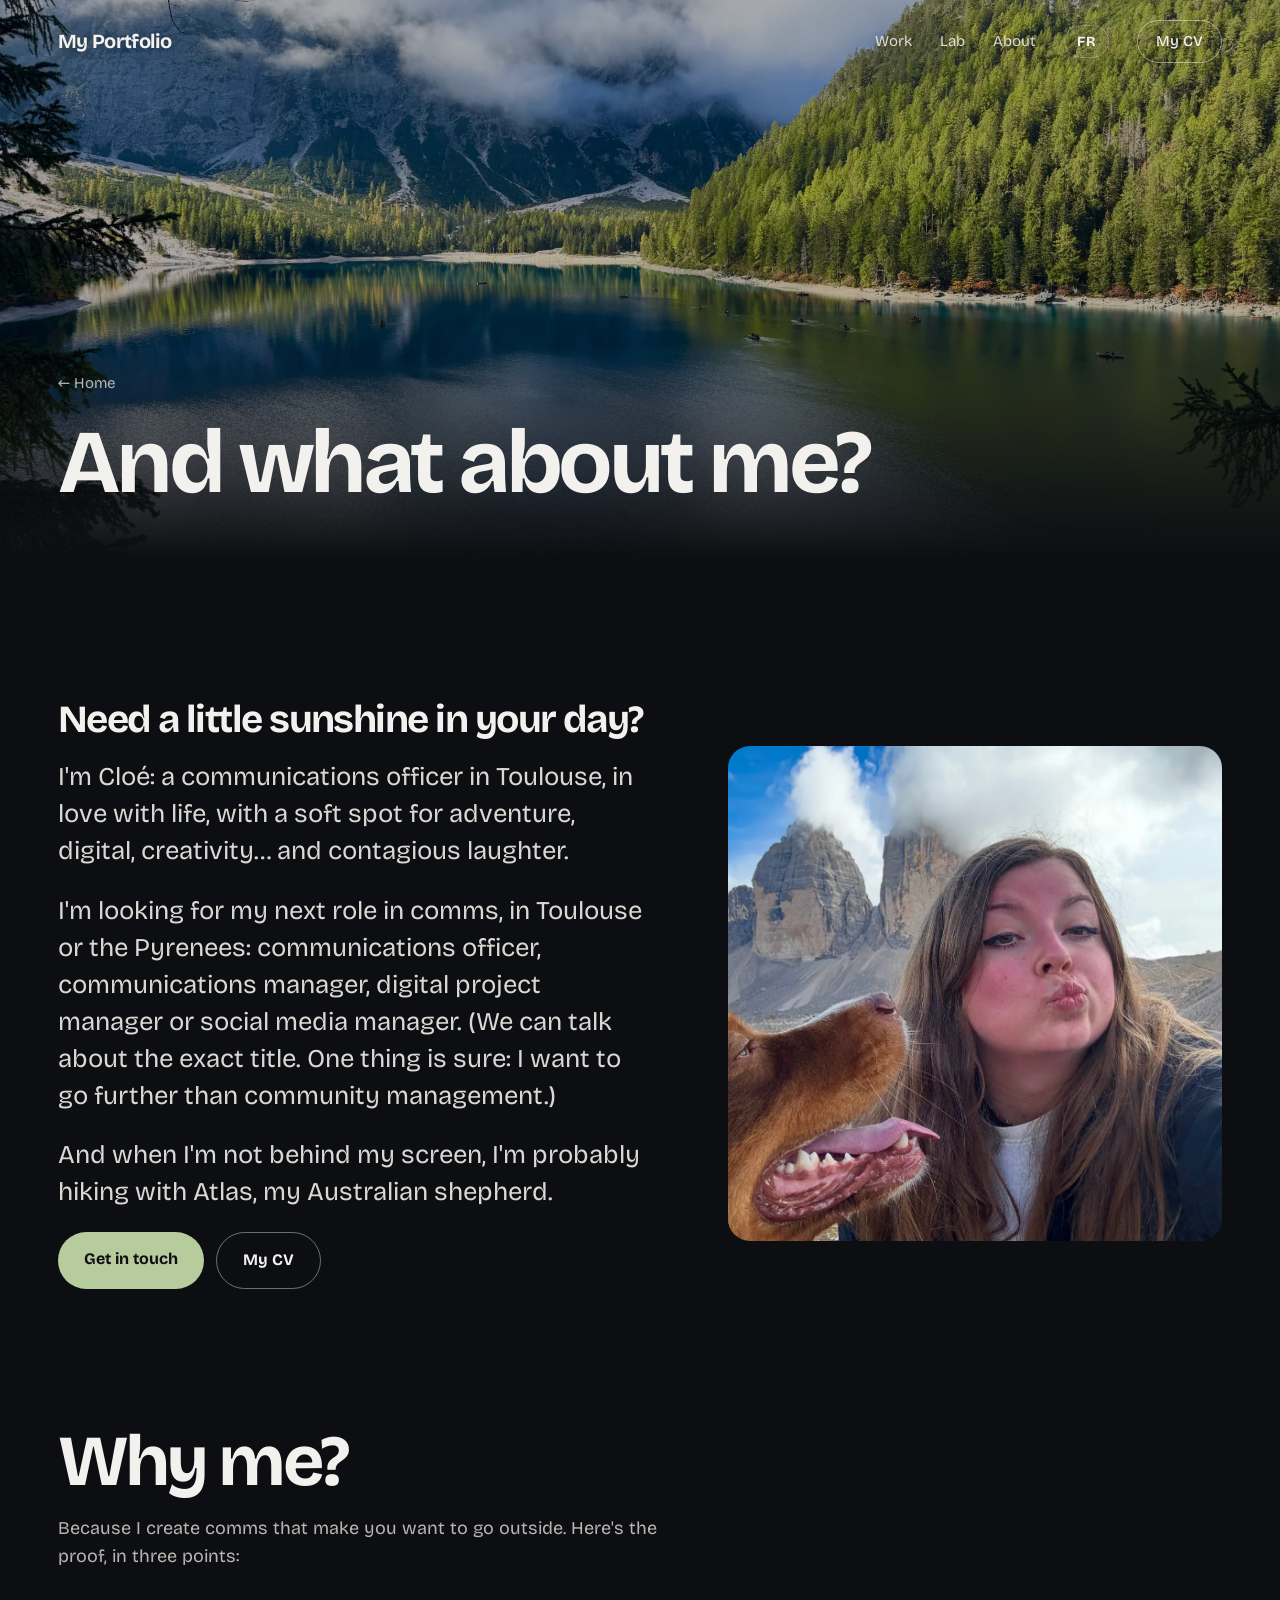
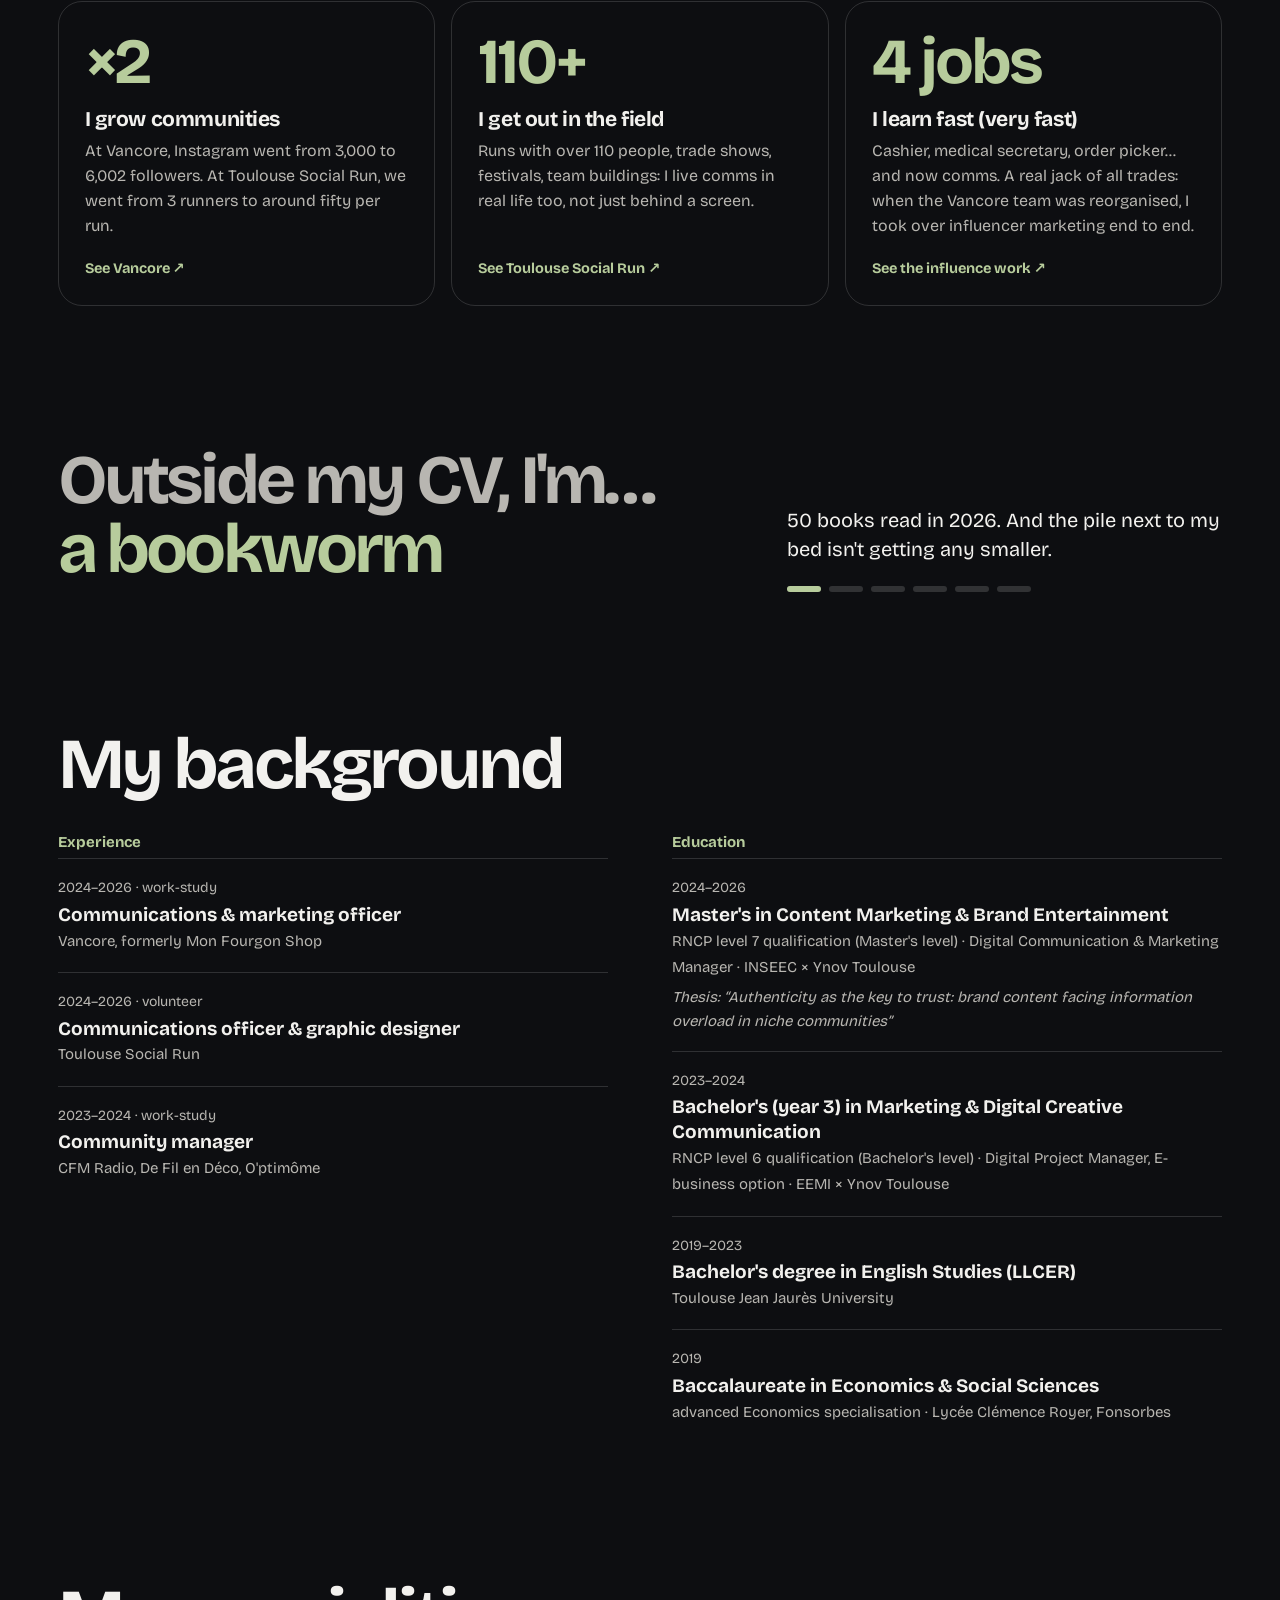
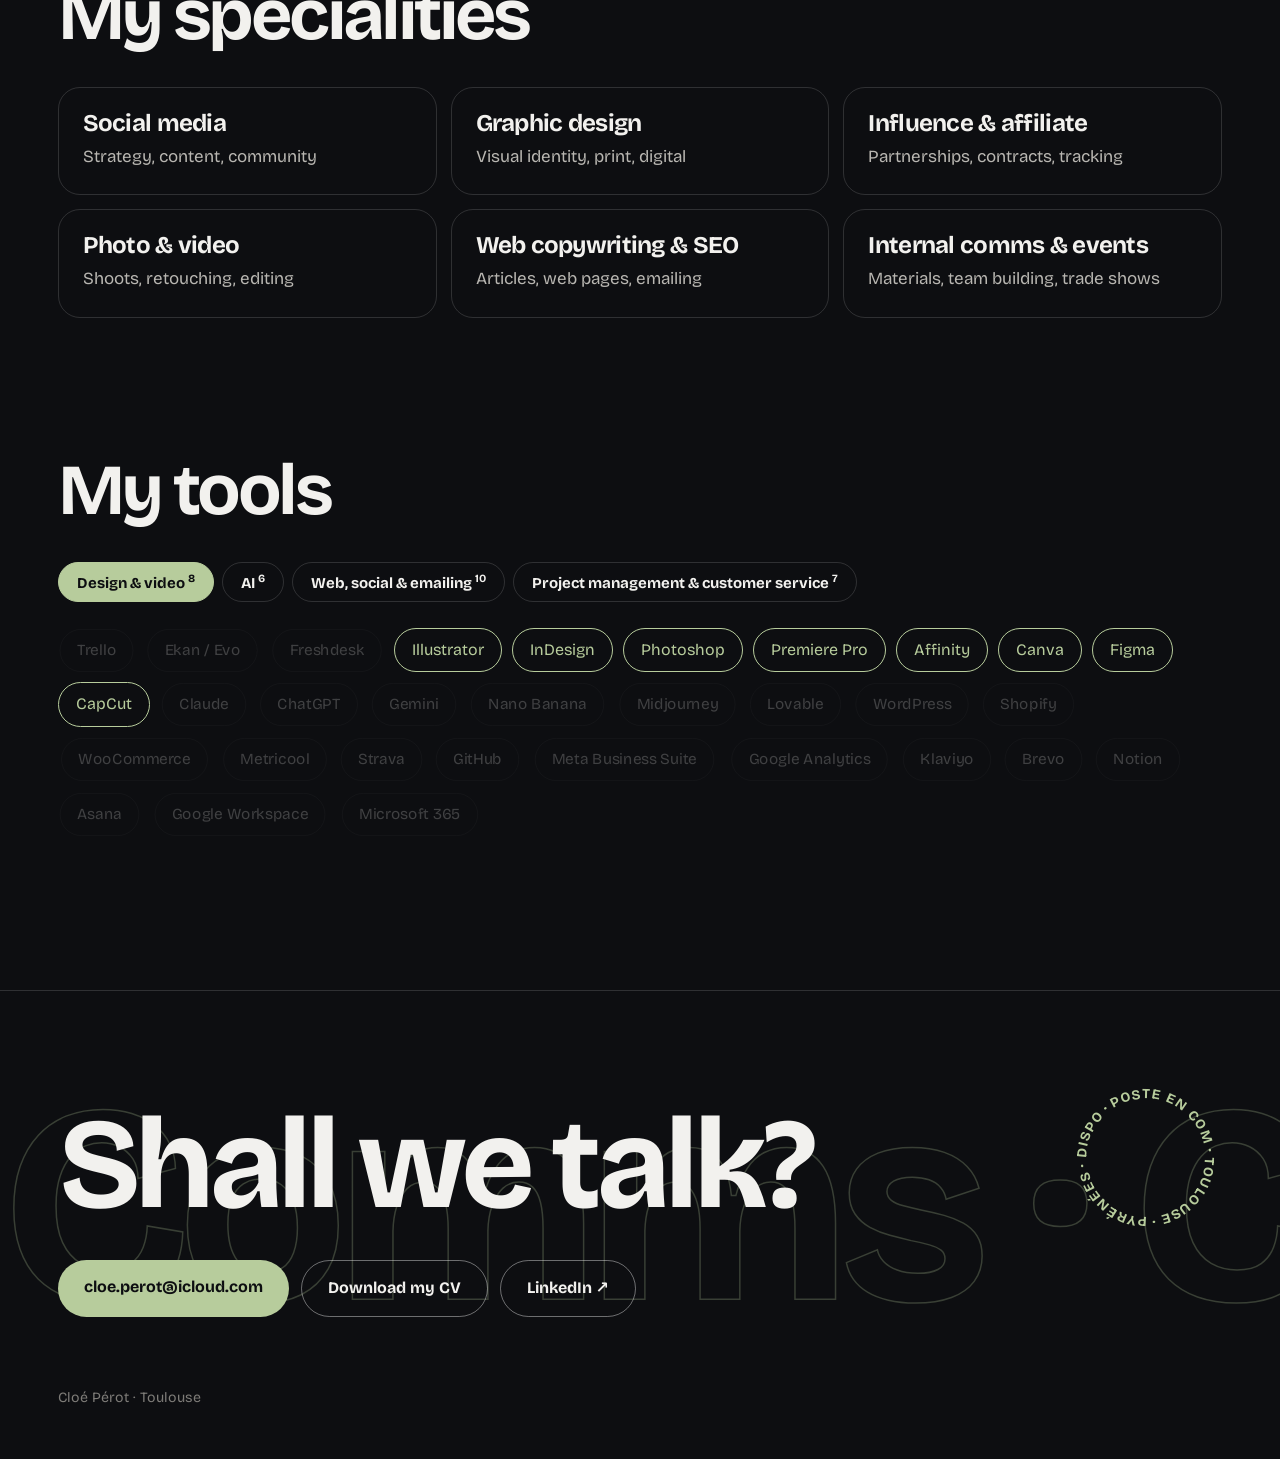
==== a-propos.html @ e4568e70 "À propos : phrase qui change pour Ce que mon CV ne dit pas Co-Authored-By: Claude Opus 5.5 <noreply@" ====
<!DOCTYPE html>
<html lang="fr">
<head>
<meta charset="utf-8">
<meta name="viewport" content="width=device-width, initial-scale=1">
<title>À propos · Cloé Pérot</title>
<meta name="description" content="Le parcours, les compétences et les outils de Cloé Pérot, chargée de communication à Toulouse.">
<link rel="stylesheet" href="assets/base.css">
<link rel="stylesheet" href="assets/projet.css">
<style>.bio { display: grid; grid-template-columns: 1.2fr 1fr; gap: clamp(30px, 6vw, 90px); align-items: center; }
.bio p { font-size: clamp(20px, 2vw, 26px); line-height: 1.45; color: #dad8d3; margin: 0 0 22px; }
.bio img { border-radius: 22px; aspect-ratio: 1; object-fit: cover; width: 100%; }
@media (max-width: 900px) { .bio { grid-template-columns: 1fr; } }
.parcours { display: grid; grid-template-columns: 1fr 1fr; gap: clamp(30px, 5vw, 70px); }
.parcours h3 { font-size: 15px; letter-spacing: 0; color: var(--lilas); font-weight: 700; margin-bottom: 8px; }
.parcours ol { list-style: none; margin: 0; padding: 0; }
.parcours li { padding: 18px 0; border-top: 1px solid var(--ligne); }
.parcours li b { display: block; font-size: 19px; line-height: 1.3; }
.parcours li span { color: var(--doux); font-size: 15px; }
.parcours li time { display: block; color: var(--doux); font-size: 14px; margin-bottom: 4px; }
@media (max-width: 900px) { .parcours { grid-template-columns: 1fr; } }
.terrains { display: grid; grid-template-columns: repeat(3, 1fr); gap: 14px; }
.terrains div { border: 1px solid var(--ligne); border-radius: 22px; padding: 24px; }
.terrains h3 { font-size: 24px; letter-spacing: -0.03em; margin-bottom: 10px; }
.terrains p { margin: 0; color: var(--doux); }
@media (max-width: 900px) { .terrains { grid-template-columns: 1fr 1fr; } } @media (max-width: 560px) { .terrains { grid-template-columns: 1fr; } }
.univers { display: grid; grid-template-columns: 1fr 1.6fr 1fr; grid-template-rows: 260px 260px; gap: 14px; }
.univers a:nth-child(1) { grid-row: span 2; } .univers a:nth-child(3) { grid-row: span 2; grid-column: 3; } .univers a:nth-child(2) { grid-column: 2; } .univers a:nth-child(4) { grid-column: 2; }
.univers a { height: 100%; } .univers img { height: 100%; object-fit: cover; }
@media (max-width: 700px) { .univers { grid-template-columns: 1fr 1fr; grid-template-rows: 240px 160px 160px; } .univers a:nth-child(n) { grid-row: auto; grid-column: auto; } .univers a:nth-child(1), .univers a:nth-child(3) { grid-row: 1; } .univers a:nth-child(2), .univers a:nth-child(4) { grid-column: span 2; } }
.outils { display: flex; flex-wrap: wrap; gap: 10px; list-style: none; padding: 0; margin: 0; }
.outils li { border: 1px solid var(--ligne); border-radius: 999px; padding: 9px 17px; font-size: 16px; }
.cats-outils { display: flex; flex-wrap: wrap; gap: 8px; margin-bottom: 26px; }
.cats-outils button { font: 700 15px "Bricolage", sans-serif; border-radius: 999px; padding: 9px 18px; border: 1px solid var(--ligne); background: none; color: var(--texte); cursor: pointer; transition: background .2s, color .2s, border-color .2s; }
.cats-outils button:hover { border-color: var(--lilas); }
.cats-outils button.on { background: var(--lilas); color: var(--nuit); border-color: var(--lilas); }
.cats-outils sup { font-size: 11px; margin-left: 3px; }
.outils.filtre li { transition: opacity .35s, transform .35s, border-color .35s, color .35s; opacity: .22; transform: scale(.96); }
.outils.filtre li.vu { opacity: 1; transform: scale(1); border-color: var(--lilas); color: var(--lilas); }</style>
</head>
<body class="">

<header class="menu" id="menu">
  <a class="nom" href="index.html">Mon Portfolio</a>
  <nav aria-label="Navigation principale">
    <a href="index.html#projets">Projets pro</a>
    <a href="labo.html" class="opt">Labo</a>
    <a href="a-propos.html" class="opt">À propos</a>
    <a class="cv" href="#" title="Bientôt disponible">Mon CV</a>
  </nav>
</header>

<main>
  <div class="ouv" style="min-height:62svh">
    <img src="assets/img/moi/lac-braies.webp" alt="" style="object-position:center 60%">
    <a class="retour" href="index.html">← Accueil</a>
    <h1>Et moi, dans tout ça ?</h1>
  </div>

  <section class="bio">
    <div>
      <p class="accroche-bio">Besoin d'un peu de soleil dans ta journée&nbsp;?</p>
      <p>Moi, c'est Cloé : chargée de com à Toulouse, amoureuse de la vie, avec un penchant pour l'aventure, le digital, la création… et les rires contagieux.</p>
      <p>Je cherche mon prochain poste en com, à Toulouse ou dans les Pyrénées : chargée de communication, responsable communication, chef de projet digital ou social media manager. (Le titre exact, on en discute. Ce qui est sûr : j'ai envie d'aller plus loin que le community management.)</p>
      <p>Et quand je ne suis pas derrière mon écran, je suis sûrement en rando avec Atlas, mon berger australien.</p>
      <div class="btns"><a class="b plein" href="mailto:cloe.perot@icloud.com">Me contacter</a><a class="b ligne" href="#" title="Bientôt disponible">Mon CV</a></div>
    </div>
    <img src="assets/img/moi/cloe-atlas.webp" alt="Cloé et Atlas, son berger australien, en randonnée dans les Dolomites" style="object-position:62% 40%">
  </section>

  <section>
    <h2>Pourquoi moi&nbsp;?</h2>
    <p class="sous-titre">Parce que je fais une com qui donne envie de sortir. En trois preuves&nbsp;:</p>
    <div class="preuves"><a class="preuve" href="vancore.html"><strong>×2</strong><h3>Je fais grandir les communautés</h3><p>Chez Vancore, l'Instagram est passé de 3&nbsp;000 à 6&nbsp;002 abonnés. Au Toulouse Social Run, on est passés de 3 coureurs à une cinquantaine par run.</p><span>Voir Vancore ↗</span></a><a class="preuve" href="toulouse-social-run.html"><strong>110+</strong><h3>Je vais sur le terrain</h3><p>Des runs à plus de 110 coureurs, des salons, des festivals, des team buildings : la com, je la vis aussi en vrai, pas seulement derrière un écran.</p><span>Voir le Toulouse Social Run ↗</span></a><a class="preuve" href="vancore.html#influence"><strong>5 pattes</strong><h3>J'apprends vite (très vite)</h3><p>Caissière, secrétaire médicale, préparatrice de commandes… et maintenant la com. Un vrai mouton à 5 pattes&nbsp;: quand l'équipe Vancore s'est réorganisée, j'ai repris l'influence de A à Z.</p><span>Voir l'influence ↗</span></a></div>
  </section>

  <section class="hors-cv">
    <h2 class="phrase"><span class="fixe">En dehors du CV, je suis…</span><span class="fen" id="fen"><span>une lectrice</span><span>anglophone</span><span>runneuse (2 km)</span><span>la copilote d'Atlas</span><span>multi-ref</span><span>photographe</span></span></h2>
    <div class="explic"><div id="explic"><p>50 livres lus en 2026. Et la pile à côté du lit ne baisse pas.</p><p>Une licence d'anglais avant la com. Les mots, déjà.</p><p>Mon record perso. Oui, je fais la com d'un running club.</p><p>Mon berger australien, compagnon de rando et star de mes photos.</p><p>Un concentré du sud : multi-tâche, multi-lingue et surtout multi-ref.</p><p>Je photographie tout ce qui a une couleur.</p></div><div class="points" id="points"><button type="button" aria-label="1"><i></i></button><button type="button" aria-label="2"><i></i></button><button type="button" aria-label="3"><i></i></button><button type="button" aria-label="4"><i></i></button><button type="button" aria-label="5"><i></i></button><button type="button" aria-label="6"><i></i></button></div></div>
    <script>(function(){var f=document.getElementById("fen"),e=document.getElementById("explic"),b=document.getElementById("points"),m=f.children,x=e.children,p=b.children,c=-1,t,D=2600;
function go(i){if(c===i)return;if(c>=0){var o=m[c];o.classList.remove("on");o.classList.add("sort");x[c].classList.remove("on");setTimeout(function(){o.style.transition="none";o.classList.remove("sort");void o.offsetWidth;o.style.transition=""},750)}
c=i;m[i].classList.add("on");x[i].classList.add("on");for(var k=0;k<p.length;k++){p[k].classList.toggle("on",k===i);p[k].classList.toggle("fait",k<i);var n=p[k].firstChild;n.style.animation="none";void n.offsetWidth;n.style.animation=""}
clearTimeout(t);t=setTimeout(function(){go((i+1)%m.length)},D)}
b.addEventListener("click",function(ev){var q=ev.target.closest("button");if(q)go([].indexOf.call(p,q))});
new IntersectionObserver(function(es,ob){es.forEach(function(en){if(en.isIntersecting){go(0);ob.disconnect()}})},{threshold:.3}).observe(f)})();</script>
  </section>

  <section>
    <h2>Mon parcours</h2>
    <div class="parcours">
      <div>
        <h3>Expériences</h3>
        <ol>
          <li><time>2024–2026 · alternance</time><b>Chargée de communication &amp; marketing</b><span>Vancore, ex Mon Fourgon Shop</span></li>
          <li><time>2024–2026 · bénévole</time><b>Chargée de communication &amp; graphiste</b><span>Toulouse Social Run</span></li>
          <li><time>2023–2024 · alternance</time><b>Community manager</b><span>CFM Radio, De Fil en Déco, O'ptimôme</span></li>
        </ol>
      </div>
      <div>
        <h3>Formation</h3>
        <ol>
          <li><time>2024–2026</time><b>Mastère Content Marketing &amp; Brand Entertainment</b><span>Titre RNCP niveau 7 · Manager de la communication et du marketing digital · INSEEC × Ynov Toulouse</span><span class="memoire">Mémoire&nbsp;: « L'authenticité comme clé de confiance : le brand content face à la saturation informationnelle dans les communautés de niche »</span></li>
          <li><time>2023–2024</time><b>Bachelor 3 Marketing &amp; Communication Création Digitale</b><span>Titre RNCP niveau 6 · Chef de projets digitaux, option E-business · EEMI × Ynov Toulouse</span></li>
          <li><time>2019–2023</time><b>Licence d'Études Anglophones (LLCER)</b><span>Université Toulouse Jean Jaurès</span></li>
          <li><time>2019</time><b>Baccalauréat Économique &amp; Social</b><span>spécialité Économie approfondie · Lycée Clémence Royer, Fonsorbes</span></li>
        </ol>
      </div>
    </div>
  </section>

  <section>
    <h2>Mes spécialités</h2>
    <div class="terrains">
      <div><h3>Social media</h3><p>Stratégie, contenus, communauté</p></div>
      <div><h3>Création graphique</h3><p>Identité visuelle, print, digital</p></div>
      <div><h3>Influence &amp; affiliation</h3><p>Partenariats, contrats, suivi</p></div>
      <div><h3>Photo &amp; vidéo</h3><p>Shooting, retouche, montage</p></div>
      <div><h3>Rédaction web &amp; SEO</h3><p>Articles, pages web, emailing</p></div>
      <div><h3>Com interne &amp; événementiel</h3><p>Supports, team building, salons</p></div>
    </div>
  </section>

  <section>
    <h2>Mes outils</h2>
    <div class="cats-outils"><button type="button" data-k="crea" class="on">Création &amp; vidéo<sup>8</sup></button><button type="button" data-k="ia">IA<sup>6</sup></button><button type="button" data-k="web">Web, réseaux &amp; emailing<sup>10</sup></button><button type="button" data-k="orga">Organisation &amp; relation client<sup>7</sup></button></div><ul class="outils filtre"><li data-k="orga">Trello</li><li data-k="orga">Ekan / Evo</li><li data-k="orga">Freshdesk</li><li data-k="crea" class="vu">Illustrator</li><li data-k="crea" class="vu">InDesign</li><li data-k="crea" class="vu">Photoshop</li><li data-k="crea" class="vu">Premiere Pro</li><li data-k="crea" class="vu">Affinity</li><li data-k="crea" class="vu">Canva</li><li data-k="crea" class="vu">Figma</li><li data-k="crea" class="vu">CapCut</li><li data-k="ia">Claude</li><li data-k="ia">ChatGPT</li><li data-k="ia">Gemini</li><li data-k="ia">Nano Banana</li><li data-k="ia">Midjourney</li><li data-k="ia">Lovable</li><li data-k="web">WordPress</li><li data-k="web">Shopify</li><li data-k="web">WooCommerce</li><li data-k="web">Metricool</li><li data-k="web">Strava</li><li data-k="web">GitHub</li><li data-k="web">Meta Business Suite</li><li data-k="web">Google Analytics</li><li data-k="web">Klaviyo</li><li data-k="web">Brevo</li><li data-k="orga">Notion</li><li data-k="orga">Asana</li><li data-k="orga">Google Workspace</li><li data-k="orga">Microsoft 365</li></ul><script>(function(){var c=document.querySelector(".cats-outils"),l=document.querySelectorAll(".outils li");c.addEventListener("click",function(e){var b=e.target.closest("button");if(!b)return;c.querySelectorAll("button").forEach(function(x){x.classList.toggle("on",x===b)});l.forEach(function(li){li.classList.toggle("vu",li.dataset.k===b.dataset.k)})})})();</script>
  </section>
</main>

<footer id="contact">
  <div class="fondtexte" aria-hidden="true">Com · Contenu · Communauté · Com · Contenu · Communauté ·&nbsp;</div>
  <svg class="tampon" viewBox="0 0 150 150" aria-hidden="true"><defs><path id="cercle" d="M75,75 m-58,0 a58,58 0 1,1 116,0 a58,58 0 1,1 -116,0"/></defs><text><textPath href="#cercle" textLength="360" lengthAdjust="spacing">DISPO · POSTE EN COM · TOULOUSE · PYRÉNÉES ·</textPath></text></svg>
  <h2>On en parle ?</h2>
  <div class="btns"><a class="b plein" href="mailto:cloe.perot@icloud.com">cloe.perot@icloud.com</a><a class="b ligne" href="#" title="Bientôt disponible">Télécharger mon CV</a><a class="b ligne" href="https://www.linkedin.com/in/cloeperot/" target="_blank" rel="noopener">LinkedIn ↗</a></div>
  <small>Cloé Pérot · Toulouse</small>
</footer>

<dialog class="vue" id="vue" aria-label="Image agrandie">
  <button type="button" aria-label="Fermer">×</button>
  <img src="" alt="">
  <p></p>
</dialog>

<script src="assets/i18n.js"></script>
<script src="assets/projet.js"></script>
<script src="assets/pied.js"></script>
</body>
</html>
---- assets/base.css ----
@font-face { font-family: "Bricolage"; src: url("fonts/bricolage-400.woff2") format("woff2"); font-weight: 400; font-display: swap; }
@font-face { font-family: "Bricolage"; src: url("fonts/bricolage-500.woff2") format("woff2"); font-weight: 500; font-display: swap; }
@font-face { font-family: "Bricolage"; src: url("fonts/bricolage-700.woff2") format("woff2"); font-weight: 700 900; font-display: swap; }

:root { --nuit: #0d0e11; --carte: #17181c; --texte: #f2f1ee; --doux: #b8b6b1; --lilas: #b7cc9c; --ligne: rgba(255,255,255,0.14); --m: clamp(20px, 4.5vw, 64px); }
* { box-sizing: border-box; }
html { scroll-behavior: smooth; }
body { margin: 0; background: var(--nuit); color: var(--texte); font: 400 17px/1.55 "Bricolage", system-ui, sans-serif; -webkit-font-smoothing: antialiased; }
img, video { display: block; max-width: 100%; }
a { color: inherit; text-decoration: none; }
:focus-visible { outline: 2px solid var(--lilas); outline-offset: 4px; border-radius: 6px; }
h1, h2, h3 { font-weight: 800; letter-spacing: -0.05em; line-height: 0.92; margin: 0; }

/* menu */
.menu { position: fixed; inset: 0 0 auto 0; z-index: 10; display: flex; justify-content: space-between; align-items: center; padding: 20px var(--m); transition: background 0.3s, padding 0.3s; }
.menu.fond { background: color-mix(in srgb, var(--nuit) 80%, transparent); backdrop-filter: blur(14px); -webkit-backdrop-filter: blur(14px); padding-top: 14px; padding-bottom: 14px; }
.menu .nom { font-weight: 800; font-size: 20px; letter-spacing: -0.03em; }
.menu nav { display: flex; gap: 28px; align-items: center; font-size: 15px; }
.menu nav a:not(.cv) { opacity: 0.85; } .menu nav a:not(.cv):hover { opacity: 1; }
.cv { border: 1px solid rgba(255,255,255,0.45); padding: 9px 18px; border-radius: 999px; font-weight: 500; }
.cv:hover { background: var(--texte); color: var(--nuit); }
.burger { display: none; }
@media (max-width: 720px) {
  .burger { display: inline-flex; align-items: center; gap: 10px; position: relative; z-index: 12; font: 700 15px "Bricolage", sans-serif; color: var(--texte); background: none; border: 1px solid rgba(255,255,255,0.4); border-radius: 999px; padding: 10px 18px; cursor: pointer; }
  .burger i { display: grid; gap: 4px; } .burger i::before, .burger i::after { content: ""; display: block; width: 16px; height: 2px; background: currentColor; border-radius: 2px; transition: transform .3s; }
  .menu.ouvert .burger i::before { transform: translateY(3px) rotate(45deg); } .menu.ouvert .burger i::after { transform: translateY(-3px) rotate(-45deg); }
  .menu .nom { position: relative; z-index: 12; }
  .menu nav { position: fixed; inset: 0; z-index: 11; flex-direction: column; align-items: flex-start; justify-content: center; gap: 10px; padding: 0 var(--m); background: var(--nuit); opacity: 0; visibility: hidden; transition: opacity .3s, visibility .3s; }
  .menu.ouvert nav { opacity: 1; visibility: visible; }
  .menu nav a, .menu nav a.opt { display: block; font-size: clamp(36px, 11vw, 52px); font-weight: 800; letter-spacing: -0.04em; opacity: 1 !important; }
  .menu nav a.cv { margin-top: 18px; font-size: 18px; letter-spacing: 0; }
  body.menu-ouvert { overflow: hidden; }
  .menu.ouvert { backdrop-filter: none; -webkit-backdrop-filter: none; background: var(--nuit); }
}

.btns { display: flex; gap: 12px; flex-wrap: wrap; }
.b { display: inline-block; padding: 15px 26px; border-radius: 999px; font-weight: 700; font-size: 16px; transition: transform 0.2s, background 0.2s; }
.b:hover { transform: translateY(-2px); }
.b.plein { background: var(--lilas); color: var(--nuit); }
.b.ligne { border: 1px solid rgba(255,255,255,0.4); }
.b.ligne:hover { background: rgba(255,255,255,0.08); }

section { padding: clamp(80px, 11vw, 140px) var(--m) 0; max-width: 1440px; margin: 0 auto; }
section > h2 { font-size: clamp(42px, 5.6vw, 76px); margin-bottom: 38px; }
.apparait { opacity: 0; transform: translateY(30px); transition: opacity 0.8s ease, transform 0.8s ease; }
.apparait.vu { opacity: 1; transform: none; }

footer { margin-top: clamp(100px, 12vw, 160px); border-top: 1px solid var(--ligne); padding: clamp(70px, 9vw, 120px) var(--m) 50px; }
footer h2 { font-size: clamp(56px, 10vw, 150px); margin-bottom: 36px; }
footer small { display: block; margin-top: 70px; color: #7e7c78; }

@media (prefers-reduced-motion: reduce) { * { animation: none !important; transition: none !important; } .apparait { opacity: 1; transform: none; } html { scroll-behavior: auto; } }

/* couleurs par projet, comme dans le PDF */
body.vancore { --nuit: #112319; --carte: #1a3024; --lilas: #aec364; --texte: #fbfbf9; --doux: #c3ccc5; }
body.tsr { --nuit: #000000; --carte: #161616; --lilas: #e8302c; --doux: #bdbdbd; }
body.tsr .b.plein, body.tsr .cartes em { color: #fff; }
body.cm { --nuit: #1c1f17; --carte: #262a20; --lilas: #d6bf9b; --doux: #c4c1b4; }
body.cm #optimome { --lilas: #6cb6e6; }

/* pied de page : titre qui rebondit, texte qui défile et tampon qui tourne */
footer { position: relative; overflow: hidden; }
footer > *:not(.fondtexte) { position: relative; z-index: 1; }
footer .fondtexte { position: absolute; top: 46%; left: 0; translate: 0 -50%; display: flex; width: max-content; animation: file 30s linear infinite; font-weight: 800; font-size: clamp(120px, 22vw, 340px); letter-spacing: -0.05em; line-height: 1; color: transparent; -webkit-text-stroke: 1.5px color-mix(in srgb, var(--lilas) 26%, transparent); white-space: nowrap; pointer-events: none; }
@keyframes file { to { transform: translateX(-50%); } }
footer h2 .l { display: inline-block; opacity: 0; translate: 0 0.6em; rotate: 8deg; }
footer.joue h2 .l { animation: monte 0.9s cubic-bezier(.2,1.4,.4,1) forwards; animation-delay: calc(var(--i) * 50ms); }
@keyframes monte { to { opacity: 1; translate: 0 0; rotate: 0deg; } }
footer .tampon { position: absolute; right: var(--m); top: clamp(50px, 7vw, 90px); width: clamp(110px, 12vw, 160px); height: auto; animation: rond 14s linear infinite; }
@keyframes rond { to { rotate: 360deg; } }
footer .tampon text { fill: var(--lilas); font: 700 13.5px "Bricolage", sans-serif; letter-spacing: 2px; }
@media (max-width: 700px) { footer { padding-top: 150px; } footer .tampon { top: 30px; width: 96px; } }
@media (prefers-reduced-motion: reduce) { footer .fondtexte, footer .tampon { animation: none; } footer h2 .l { opacity: 1; translate: none; rotate: none; animation: none !important; } }
/* Toulouse Social Run : touches de rouge */
body.tsr .chiffres strong, body.tsr .cartes strong { color: var(--lilas); }
body.tsr .formats .pastilles li { background: var(--lilas); border-color: var(--lilas); color: #fff; font-weight: 600; }
body.tsr .formats .pastilles li:last-child { background: none; color: var(--texte); border-color: var(--ligne); font-weight: 400; }
body.tsr .pastilles li { border-color: rgba(232,48,44,0.55); }
body.tsr .domaines li { border-color: rgba(232,48,44,0.45); }

/* texte non sélectionnable, images non téléchargeables, curseurs adaptés */
html { cursor: default; -webkit-user-select: none; user-select: none; -webkit-touch-callout: none; }
img, video { -webkit-user-drag: none; user-drag: none; }
a, button, summary, label, [role="button"], .zoom, .carte-bref, .lire, .postit, .vf-btns button, .tiroir li, .mos a, .rail a { cursor: pointer; }
a.zoom, .zoom img { cursor: zoom-in; }
.reels figure, .reels video { cursor: pointer; }
.piste-labo .rail { cursor: default; }
.barre, .lecteur .barre { cursor: pointer; }
dialog.vue img { cursor: zoom-out; }
dialog.vue .nav, .caro-bt, .fermer, .son-bt { cursor: pointer; }
:disabled { cursor: not-allowed; }

/* bouton de langue */
.menu .langue { font: 700 14px "Bricolage", sans-serif; color: var(--texte); background: none; border: 1px solid rgba(255,255,255,0.25); border-radius: 999px; padding: 7px 12px; cursor: pointer; letter-spacing: 0.04em; }
.menu .langue:hover { border-color: var(--lilas); color: var(--lilas); }
@media (max-width: 720px) { .menu nav .langue { margin-top: 18px; font-size: 18px; padding: 10px 18px; } }
.vo { font-size: 13px !important; color: var(--doux) !important; font-style: italic; margin: 0 0 12px !important; }
---- assets/projet.css ----
/* ouverture */
.ouv { position: relative; min-height: 88svh; display: flex; flex-direction: column; justify-content: flex-end; padding: 130px var(--m) clamp(40px, 6vh, 70px); overflow: hidden; }
.ouv > img { position: absolute; inset: 0; width: 100%; height: 100%; object-fit: cover; object-position: center 60%; filter: brightness(0.72); }
.ouv::after { content: ""; position: absolute; inset: auto 0 0 0; height: 40%; background: linear-gradient(transparent, var(--nuit)); }
.ouv > *:not(img) { position: relative; z-index: 2; }
.retour { color: var(--doux); font-size: 15px; margin-bottom: 26px; display: inline-block; }
.retour:hover { color: var(--texte); }
.ouv h1 { font-size: clamp(46px, 7vw, 108px); }
.ouv .ex { font-size: clamp(20px, 2.2vw, 30px); color: var(--lilas); margin: 14px 0 0; font-weight: 500; }
.ouv .role { margin: 30px 0 0; color: #dad8d3; font-size: clamp(17px, 1.5vw, 20px); max-width: 52ch; }

/* intro */
.intro { display: grid; grid-template-columns: 1.1fr 1fr; gap: clamp(30px, 6vw, 90px); align-items: start; }
.intro p.grand { font-size: clamp(22px, 2.2vw, 30px); line-height: 1.4; margin: 0; }
.chiffres { display: grid; grid-template-columns: 1fr 1fr; gap: 1px; background: var(--ligne); border: 1px solid var(--ligne); border-radius: 22px; overflow: hidden; }
.chiffres div { background: var(--nuit); padding: 24px 24px 22px; }
.chiffres strong { display: block; font-size: clamp(38px, 4vw, 56px); font-weight: 800; letter-spacing: -0.05em; line-height: 1; }
.chiffres span { color: var(--doux); font-size: 15px; display: block; margin-top: 8px; }
.domaines { display: flex; flex-wrap: wrap; gap: 8px; list-style: none; padding: 0; margin: 34px 0 0; }
.domaines li { border: 1px solid var(--ligne); border-radius: 999px; padding: 7px 15px; font-size: 15px; color: #dad8d3; }
@media (max-width: 900px) { .intro { grid-template-columns: 1fr; } }

/* sous-menu */
.sommaire { position: sticky; top: 62px; z-index: 9; margin-top: clamp(70px, 9vw, 110px); background: color-mix(in srgb, var(--nuit) 88%, transparent); backdrop-filter: blur(14px); -webkit-backdrop-filter: blur(14px); border-block: 1px solid var(--ligne); }
.sommaire ul { display: flex; gap: 6px; list-style: none; margin: 0 auto; padding: 10px var(--m); max-width: 1440px; overflow-x: auto; scrollbar-width: none; }
.sommaire ul::-webkit-scrollbar { display: none; }
.sommaire a { display: block; white-space: nowrap; padding: 8px 15px; border-radius: 999px; font-size: 15px; color: var(--doux); transition: background 0.2s, color 0.2s; }
.sommaire a:hover { color: var(--texte); }
.sommaire a.actif { background: var(--texte); color: var(--nuit); }

/* blocs */
.bloc { display: grid; grid-template-columns: minmax(260px, 4fr) 8fr; gap: clamp(30px, 5vw, 80px); scroll-margin-top: 130px; }
.bloc > .txt { position: sticky; top: 150px; align-self: start; }
.bloc h2 { font-size: clamp(40px, 4.6vw, 66px); margin-bottom: 22px; }
.bloc .txt p { color: #d3d1cc; margin: 0 0 16px; max-width: 42ch; }
.bloc .txt ul { margin: 22px 0 0; padding: 0; list-style: none; color: var(--doux); font-size: 15px; }
.bloc .txt li { padding: 9px 0; border-top: 1px solid var(--ligne); }
@media (max-width: 900px) { .bloc { grid-template-columns: 1fr; } .bloc > .txt { position: static; } }

.media { display: grid; gap: 18px; }
.g { display: grid; gap: 14px; align-items: start; }
.g2 { grid-template-columns: repeat(2, 1fr); } .g3 { grid-template-columns: repeat(3, 1fr); } .g4 { grid-template-columns: repeat(4, 1fr); } .g5 { grid-template-columns: repeat(5, 1fr); }
@media (max-width: 640px) { .g3, .g4, .g5 { grid-template-columns: none; grid-auto-flow: column; grid-auto-columns: 62%; overflow-x: auto; scroll-snap-type: x mandatory; margin-inline: calc(-1 * var(--m)); padding-inline: var(--m); scroll-padding-inline: var(--m); scrollbar-width: none; } .g5 { grid-auto-columns: 46%; } .g3 > *, .g4 > *, .g5 > * { scroll-snap-align: start; } }
figure { margin: 0; }
figcaption { color: var(--doux); font-size: 14px; margin-top: 10px; line-height: 1.4; }
figcaption b { color: var(--texte); font-weight: 700; display: block; }
.zoom { display: block; border-radius: 14px; overflow: hidden; background: var(--carte); cursor: zoom-in; }
.zoom img { width: 100%; height: auto; transition: transform 0.5s cubic-bezier(.2,.7,.2,1); }
.zoom:hover img { transform: scale(1.03); }
.clair { background: #f2f1ee; }
.clair img { object-fit: contain; padding: 10%; aspect-ratio: 1; }
.ratio-45 img { aspect-ratio: 4 / 5; object-fit: cover; }
.ratio-916 img, video.reel { aspect-ratio: 9 / 16; object-fit: cover; }
.ratio-169 img { aspect-ratio: 16 / 9; object-fit: cover; }
.haut img { max-height: 760px; object-fit: cover; object-position: top; }
.nl img { aspect-ratio: 9 / 24; object-fit: cover; object-position: top; }
.feed { max-width: 300px; }
.petit { max-width: 620px; }
.duo { grid-template-columns: auto 1fr; align-items: center; }
@media (max-width: 640px) { .duo { grid-template-columns: 1fr; } .feed { max-width: 240px; } }
video.reel { width: 100%; border-radius: 14px; background: #000; }

.encart { border: 1px solid var(--ligne); border-radius: 22px; padding: clamp(22px, 3vw, 34px); display: grid; gap: 22px; }
.encart h3 { font-size: clamp(24px, 2.4vw, 32px); letter-spacing: -0.03em; }
.encart p { margin: 0; color: var(--doux); }
.stats { display: flex; flex-wrap: wrap; gap: clamp(22px, 4vw, 56px); }
.stats strong { display: block; font-size: clamp(40px, 4.4vw, 62px); font-weight: 800; letter-spacing: -0.05em; line-height: 1; color: var(--lilas); }
.stats span { color: var(--doux); font-size: 15px; }
.pastilles { display: flex; flex-wrap: wrap; gap: 8px; list-style: none; padding: 0; margin: 0; }
.pastilles li { border: 1px solid var(--ligne); border-radius: 999px; padding: 7px 15px; font-size: 15px; }
.etapes { display: grid; grid-template-columns: repeat(var(--n, 5), 1fr); gap: 10px; list-style: none; padding: 0; margin: 0; counter-reset: e; }
.etapes li { counter-increment: e; border-top: 2px solid var(--lilas); padding-top: 12px; font-weight: 700; }
.etapes li::before { content: counter(e); display: block; color: var(--lilas); font-size: 14px; margin-bottom: 4px; }
.etapes li small { display: block; font-weight: 400; color: var(--doux); font-size: 14px; margin-top: 4px; }
@media (max-width: 640px) { .etapes { grid-template-columns: 1fr 1fr; } }
.avant { display: grid; grid-template-columns: 1fr auto 1fr; align-items: center; gap: 12px; }
.avant .fl { font-size: 28px; color: var(--lilas); }
.stickers { background: #f2f1ee; border-radius: 22px; padding: clamp(20px, 3vw, 36px); display: flex; flex-wrap: wrap; justify-content: center; align-items: center; gap: clamp(14px, 2.4vw, 30px); }
.stickers img { height: clamp(60px, 9vw, 110px); width: auto; filter: drop-shadow(0 4px 6px rgba(0,0,0,0.18)); }
.stickers img.long { height: clamp(46px, 6vw, 74px); }
.evol { display: grid; grid-template-columns: 1fr 1fr; gap: 14px; }
.evol > div { border: 1px solid var(--ligne); border-radius: 22px; padding: 26px; }
.evol h3 { font-size: 26px; letter-spacing: -0.03em; margin-bottom: 4px; }
.evol .quand { color: var(--lilas); font-size: 14px; margin: 0 0 18px; }
.evol ul { margin: 0; padding: 0; list-style: none; }
.evol li { padding: 8px 0; border-top: 1px solid var(--ligne); color: #d3d1cc; }
@media (max-width: 640px) { .evol { grid-template-columns: 1fr; } }

/* suivant */
.suivant { display: block; position: relative; border-radius: 22px; overflow: hidden; min-height: 340px; }
.suivant img { position: absolute; inset: 0; width: 100%; height: 100%; object-fit: cover; object-position: center 65%; filter: brightness(0.5); transition: transform 0.6s cubic-bezier(.2,.7,.2,1), filter 0.4s; }
.suivant:hover img { transform: scale(1.04); filter: brightness(0.62); }
.suivant div { position: relative; padding: clamp(28px, 4vw, 50px); display: flex; flex-direction: column; justify-content: flex-end; min-height: 340px; }
.suivant span { color: #dad8d3; }
.suivant h2 { font-size: clamp(44px, 7vw, 100px); margin-top: 8px; }

/* visionneuse */
dialog.vue { border: 0; padding: 0; background: transparent; max-width: 94vw; max-height: 92vh; }
dialog.vue::backdrop { background: rgba(5,5,7,0.9); }
dialog.vue img { max-width: 94vw; max-height: 86vh; width: auto; height: auto; border-radius: 10px; margin: 0 auto; }
dialog.vue p { color: #dad8d3; text-align: center; margin: 12px 0 0; font-size: 15px; }
dialog.vue button { position: fixed; top: 18px; right: 22px; width: 46px; height: 46px; border-radius: 50%; border: 0; background: rgba(255,255,255,0.14); color: #fff; font: 700 22px/1 "Bricolage", sans-serif; cursor: pointer; }

/* ajouts communs */
.logos { background: #f2f1ee; border-radius: 22px; padding: clamp(22px, 3vw, 36px); color: var(--nuit); }
.frise { display: grid; grid-template-columns: repeat(3, 1fr); gap: 20px; text-align: center; }
.frise img { height: clamp(80px, 10vw, 130px); width: auto; margin: 0 auto 14px; object-fit: contain; }
.frise b { display: block; font-size: 14px; }
.frise span { font-size: 14px; color: #5a5a5a; }
.charte { display: grid; grid-template-columns: 1fr 1fr; gap: 24px; margin-top: 26px; padding-top: 26px; border-top: 1px solid rgba(0,0,0,0.12); }
.couleurs { display: flex; flex-wrap: wrap; gap: 12px; }
.couleurs i { display: block; width: 42px; height: 42px; border-radius: 50%; box-shadow: inset 0 0 0 1px rgba(0,0,0,0.15); }
.couleurs small { display: block; text-align: center; font-size: 12px; color: #5a5a5a; margin-top: 4px; }
.typo { display: flex; gap: 14px; align-items: center; margin-bottom: 12px; }
.typo strong { font-size: 40px; line-height: 1; width: 64px; }
.typo span { font-size: 14px; color: #5a5a5a; }
.typo b { display: block; color: var(--nuit); font-size: 15px; }
@media (max-width: 640px) { .charte { grid-template-columns: 1fr; } }
.cartes { display: grid; grid-template-columns: repeat(2, 1fr); gap: 14px; }
.cartes > div { border: 1px solid var(--ligne); border-radius: 22px; padding: 24px; position: relative; }
.cartes small { color: var(--doux); font-size: 13px; }
.cartes strong { display: block; font-size: clamp(40px, 4.4vw, 60px); font-weight: 800; letter-spacing: -0.05em; line-height: 1; margin: 10px 0 8px; }
.cartes p { margin: 0; color: var(--doux); font-size: 14px; }
.cartes em { position: absolute; top: 20px; right: 20px; font-style: normal; background: var(--lilas); color: var(--nuit); font-weight: 700; border-radius: 999px; padding: 5px 13px; font-size: 15px; }
@media (max-width: 640px) { .cartes { grid-template-columns: 1fr; } }
.colonnes { display: grid; grid-template-columns: repeat(3, 1fr); gap: 14px; }
.colonnes h3 { font-size: 15px; letter-spacing: 0; color: var(--lilas); margin-bottom: 10px; }
.colonnes ul { list-style: none; margin: 0; padding: 0; color: #d3d1cc; font-size: 15px; }
.colonnes li { padding: 4px 0; }
.mosaique { display: grid; grid-template-columns: repeat(3, 1fr); grid-auto-rows: 160px; gap: 14px; }
.mosaique a { height: 100%; } .mosaique img { height: 100%; object-fit: cover; }
.mosaique .h2 { grid-row: span 2; }
@media (max-width: 640px) { .mosaique { grid-template-columns: 1fr 1fr; grid-auto-rows: 130px; } }
.panorama { display: grid; grid-template-columns: repeat(6, 1fr); border-radius: 14px; overflow: hidden; }
.panorama a { border-radius: 0; }
.transp { background: transparent; }
.transp img { object-fit: contain; }
.mosaique { grid-auto-flow: dense; }
.mosaique .w2 { grid-column: span 2; }
.frise img { max-width: 75%; }
.ouv .ex { text-shadow: 0 1px 12px rgba(0,0,0,0.6); }

#menu:not(.fond) a { text-shadow: 0 1px 10px rgba(0,0,0,0.45); }

/* galerie */
dialog.vue .fermer { position: fixed; top: 18px; right: 22px; }
dialog.vue .nav { position: fixed; top: 50%; translate: 0 -50%; width: 52px; height: 52px; border-radius: 50%; border: 0; background: rgba(255,255,255,0.14); color: #fff; font: 700 22px/1 "Bricolage", sans-serif; cursor: pointer; }
dialog.vue .nav:hover, dialog.vue .fermer:hover { background: var(--lilas); color: var(--nuit); }
dialog.vue .prec { left: 22px; } dialog.vue .suiv { right: 22px; }
dialog.vue .cpt { position: fixed; top: 28px; left: 50%; translate: -50% 0; color: #dad8d3; font-size: 14px; }
dialog.vue [hidden] { display: none; }
a.zoom.serie { position: relative; }
a.zoom.serie::after { content: attr(data-n) "  ⇆"; position: absolute; right: 10px; bottom: 10px; background: rgba(13,14,17,0.78); color: #fff; font-size: 12.5px; font-weight: 700; padding: 5px 10px; border-radius: 99px; pointer-events: none; }
@media (max-width: 640px) { dialog.vue .nav { top: auto; bottom: 18px; translate: none; } }

/* réels */
.reels figure { position: relative; margin: 0; transition: scale 0.45s cubic-bezier(.2,.8,.2,1), opacity 0.35s, filter 0.35s; }
.reels figure video { display: block; transition: box-shadow 0.45s; }
.reels .son-bt { position: absolute; right: 10px; bottom: 10px; width: 40px; height: 40px; border-radius: 50%; border: 0; background: rgba(13,14,17,0.72); color: #fff; font-size: 17px; cursor: pointer; display: grid; place-items: center; }
.reels .son-bt::before { content: "🔇"; }
.reels figure.son .son-bt { background: var(--lilas); }
.reels figure.son .son-bt::before { content: "🔊"; }
@media (hover: hover) {
  .reels:has(figure:hover) figure:not(:hover) { opacity: 0.35; filter: grayscale(0.6); }
  .reels figure:hover { scale: 1.16; z-index: 5; }
  .reels figure:hover video { box-shadow: 0 30px 70px rgba(0,0,0,0.6); }
}
@media (prefers-reduced-motion: reduce) { .reels figure { transition: none; } .reels figure:hover { scale: 1; } }

/* carrousel à faire défiler */
.caro { position: relative; margin: -18px -18px 14px; border-radius: 17px 17px 0 0; overflow: hidden; background: #f4f1ec; }
.caro-piste { display: flex; overflow-x: auto; scroll-snap-type: x mandatory; scrollbar-width: none; scroll-behavior: smooth; }
.caro-piste::-webkit-scrollbar { display: none; }
.caro-piste img { flex: 0 0 100%; width: 100%; aspect-ratio: 4 / 5; object-fit: cover; scroll-snap-align: start; }
.caro-bt { position: absolute; top: 50%; translate: 0 -50%; width: 38px; height: 38px; border-radius: 50%; border: 0; background: rgba(13,14,17,0.72); color: #fff; font: 700 24px/1 "Bricolage", sans-serif; cursor: pointer; display: grid; place-items: center; padding-bottom: 3px; transition: opacity .25s, background .2s; }
.caro-bt:hover { background: var(--lilas); color: var(--nuit); }
.caro-bt.g { left: 10px; } .caro-bt.d { right: 10px; }
.caro-bt:disabled { opacity: 0; pointer-events: none; }
.caro-n { position: absolute; top: 10px; right: 10px; background: rgba(13,14,17,0.72); color: #fff; font-size: 12.5px; font-weight: 700; padding: 4px 10px; border-radius: 99px; }

/* sticker collé sur la couverture */
.ouv img.sticker-ouv { position: absolute; inset: auto; z-index: 2; height: auto; object-fit: contain; filter: drop-shadow(0 14px 18px rgba(0,0,0,0.38)) drop-shadow(0 2px 3px rgba(0,0,0,0.3)); pointer-events: none; }
body.tsr .ouv img.sticker-ouv { left: 31%; top: 13%; width: clamp(80px, 10vw, 150px); rotate: 8deg; }
@media (max-width: 760px) { body.tsr .ouv img.sticker-ouv { left: auto; right: 8%; top: 22%; width: 78px; } }
.df-haut { grid-template-columns: 1fr 2fr 1fr; align-items: start; }
.itv { display: grid; grid-template-columns: 1fr 1fr; gap: 14px; }
.reels .vid { position: relative; }
@media (max-width: 760px) { .df-haut { grid-template-columns: 1fr; } }

.pubs { max-width: 640px; }
.pub-double { max-width: 560px; }
.bloc .txt li b { color: var(--texte); }
.op-fb { max-width: 560px; }
.bio .accroche-bio { font-size: clamp(28px, 3vw, 40px); font-weight: 800; letter-spacing: -0.04em; line-height: 1.1; color: var(--texte); margin-bottom: 18px; }

/* Pourquoi moi */
.sous-titre { color: var(--doux); margin: -18px 0 30px; max-width: 52ch; font-size: 18px; }
.preuves { display: grid; grid-template-columns: repeat(3, 1fr); gap: 16px; }
.preuve { display: flex; flex-direction: column; border: 1px solid var(--ligne); border-radius: 24px; padding: 28px 26px 24px; text-decoration: none; color: var(--texte); transition: border-color .3s, transform .3s, background .3s; }
.preuve:hover { border-color: var(--lilas); background: rgba(183,204,156,0.06); transform: translateY(-4px); }
.preuve strong { font-size: clamp(48px, 5vw, 72px); letter-spacing: -0.05em; line-height: 1; color: var(--lilas); }
.preuve h3 { font-size: 21px; letter-spacing: -0.02em; margin: 16px 0 10px; }
.preuve p { color: var(--doux); margin: 0 0 20px; flex: 1; font-size: 16px; line-height: 1.55; }
.preuve span { font-weight: 700; font-size: 14.5px; color: var(--lilas); }
@media (max-width: 900px) { .preuves { grid-template-columns: 1fr; } }

.parcours li span.memoire { display:block; margin-top:6px; font-style:italic; }

/* En dehors du CV */
.hors-cv { display: grid; grid-template-columns: 1.5fr 1fr; gap: clamp(30px, 6vw, 90px); align-items: end; }
.hors-cv .phrase { font-size: clamp(38px, 5.4vw, 80px); letter-spacing: -0.055em; line-height: 1; margin: 0; }
.phrase .fixe { color: var(--doux); display: block; }
.phrase .fen { display: block; height: 1.12em; overflow: hidden; position: relative; }
.phrase .fen span { position: absolute; left: 0; top: 0; color: var(--lilas); white-space: nowrap; transform: translateY(110%); transition: transform .65s cubic-bezier(.2,.8,.2,1); }
.phrase .fen span.on { transform: none; }
.phrase .fen span.sort { transform: translateY(-110%); }
#explic { display: grid; margin-bottom: 22px; }
#explic p { grid-area: 1 / 1; margin: 0; font-size: 20px; line-height: 1.45; max-width: 36ch; opacity: 0; transition: opacity .35s; }
#explic p.on { opacity: 1; transition-delay: .15s; }
.points { display: flex; gap: 8px; }
.points button { width: 34px; height: 6px; border-radius: 6px; border: 0; background: rgba(255,255,255,.15); cursor: pointer; padding: 0; position: relative; overflow: hidden; }
.points button i { position: absolute; inset: 0; background: var(--lilas); transform: scaleX(0); transform-origin: left; }
.points button.on i { animation: rempli 2.6s linear forwards; }
.points button.fait i { transform: scaleX(1); }
@keyframes rempli { to { transform: scaleX(1); } }
@media (max-width: 900px) { .hors-cv { grid-template-columns: 1fr; } }
@media (prefers-reduced-motion: reduce) { .phrase .fen span, #explic p { transition: none; } }
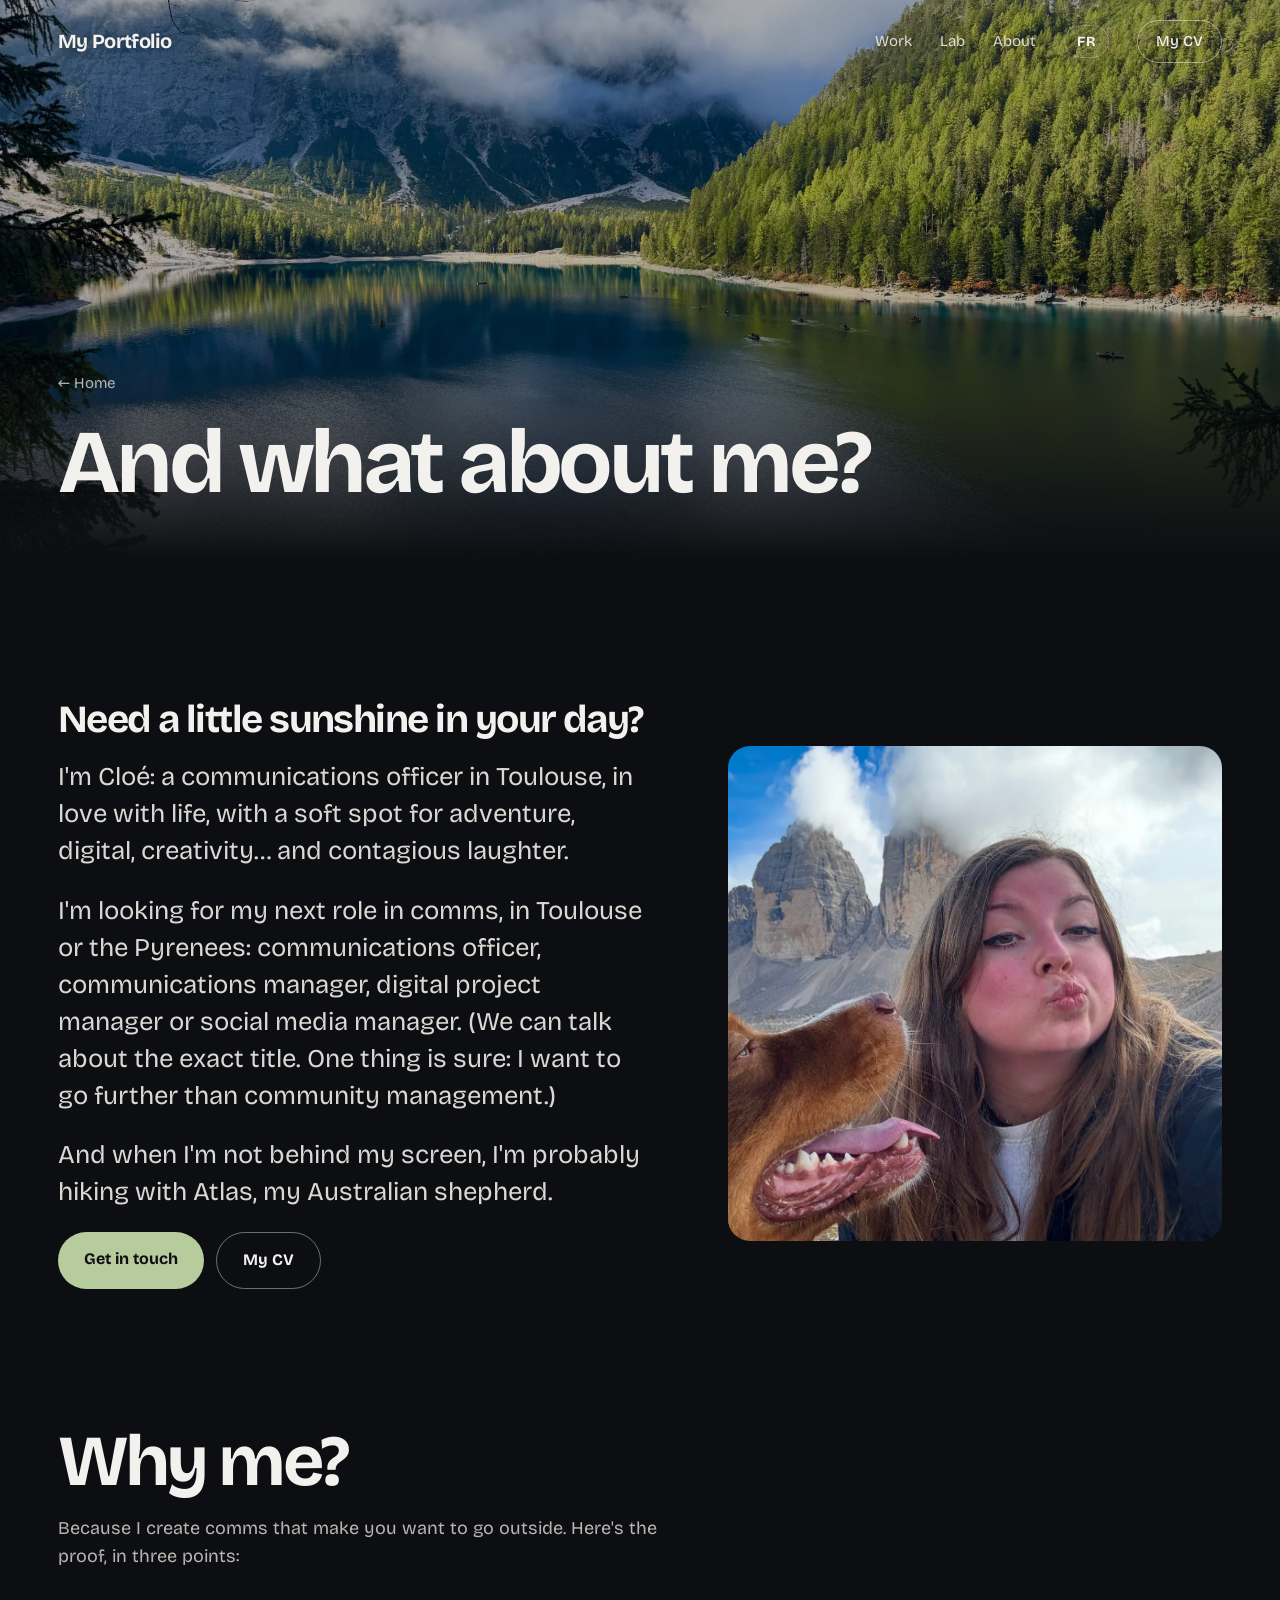
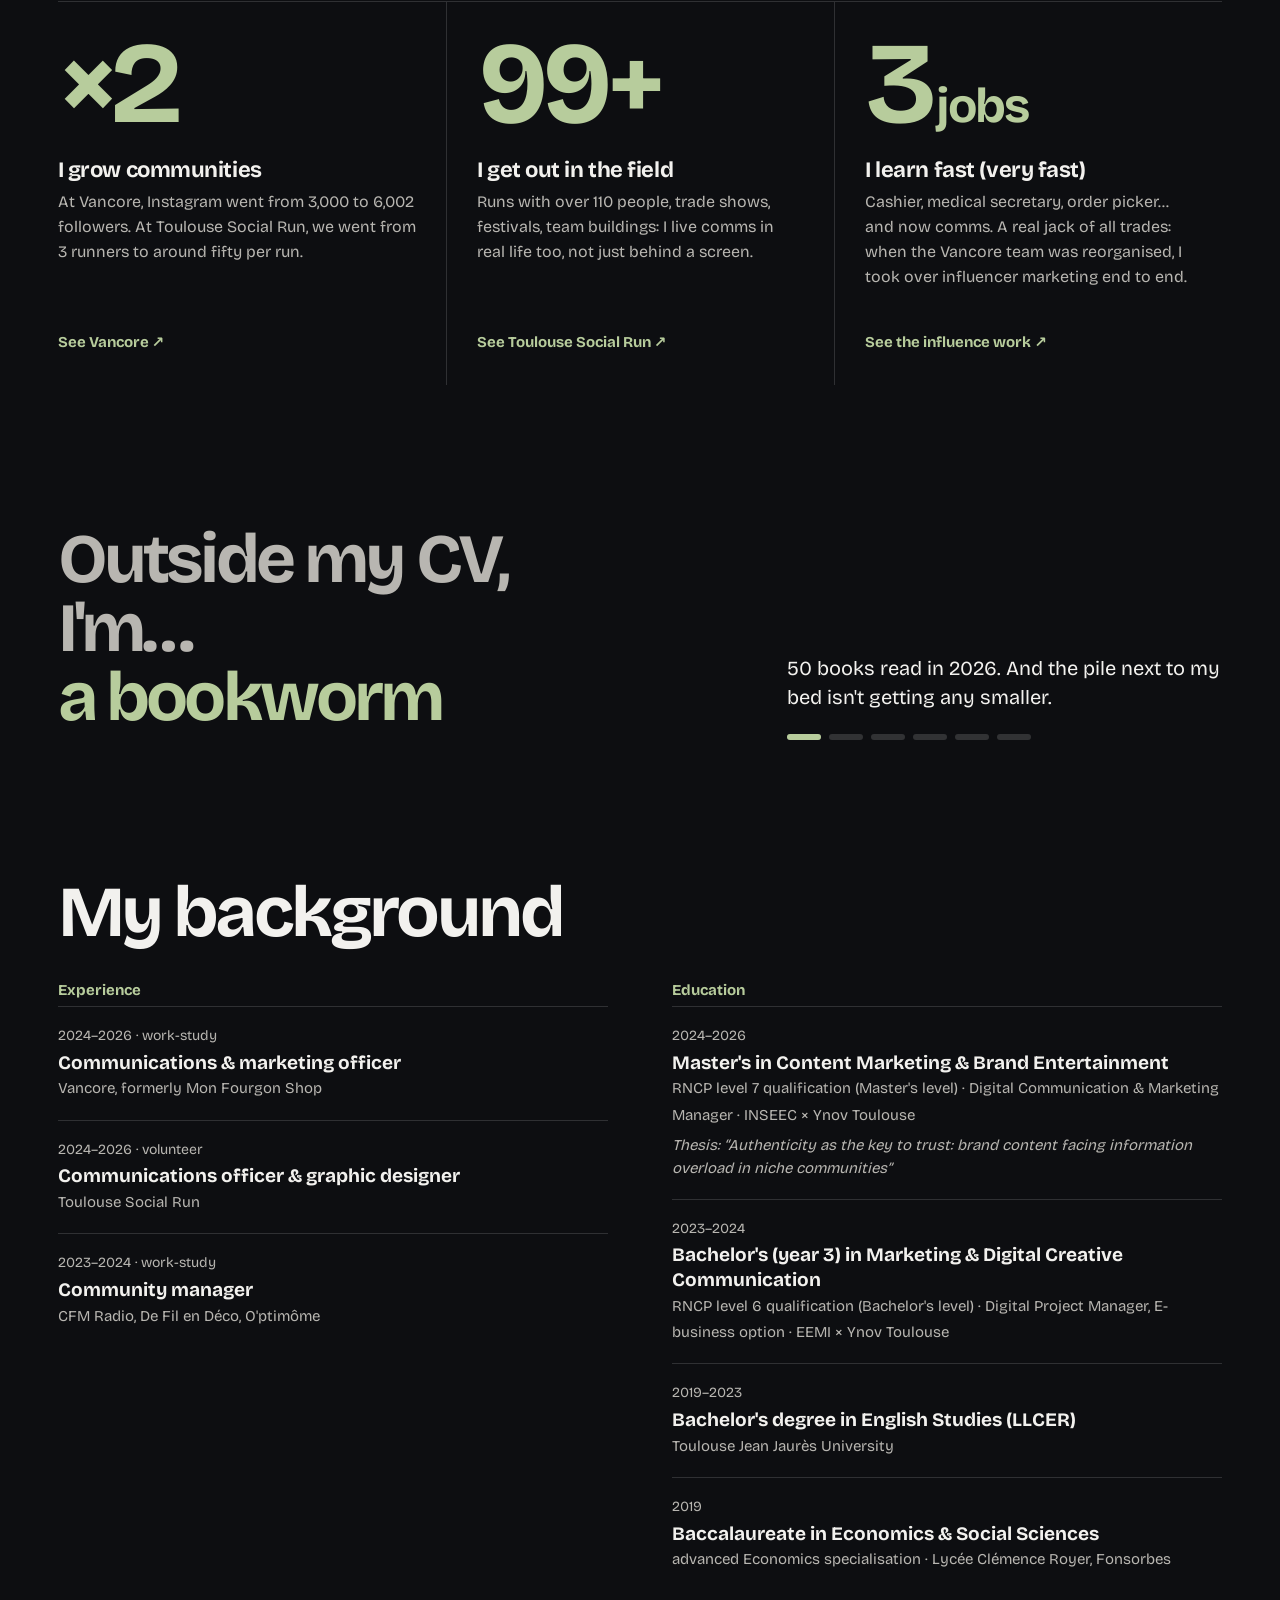
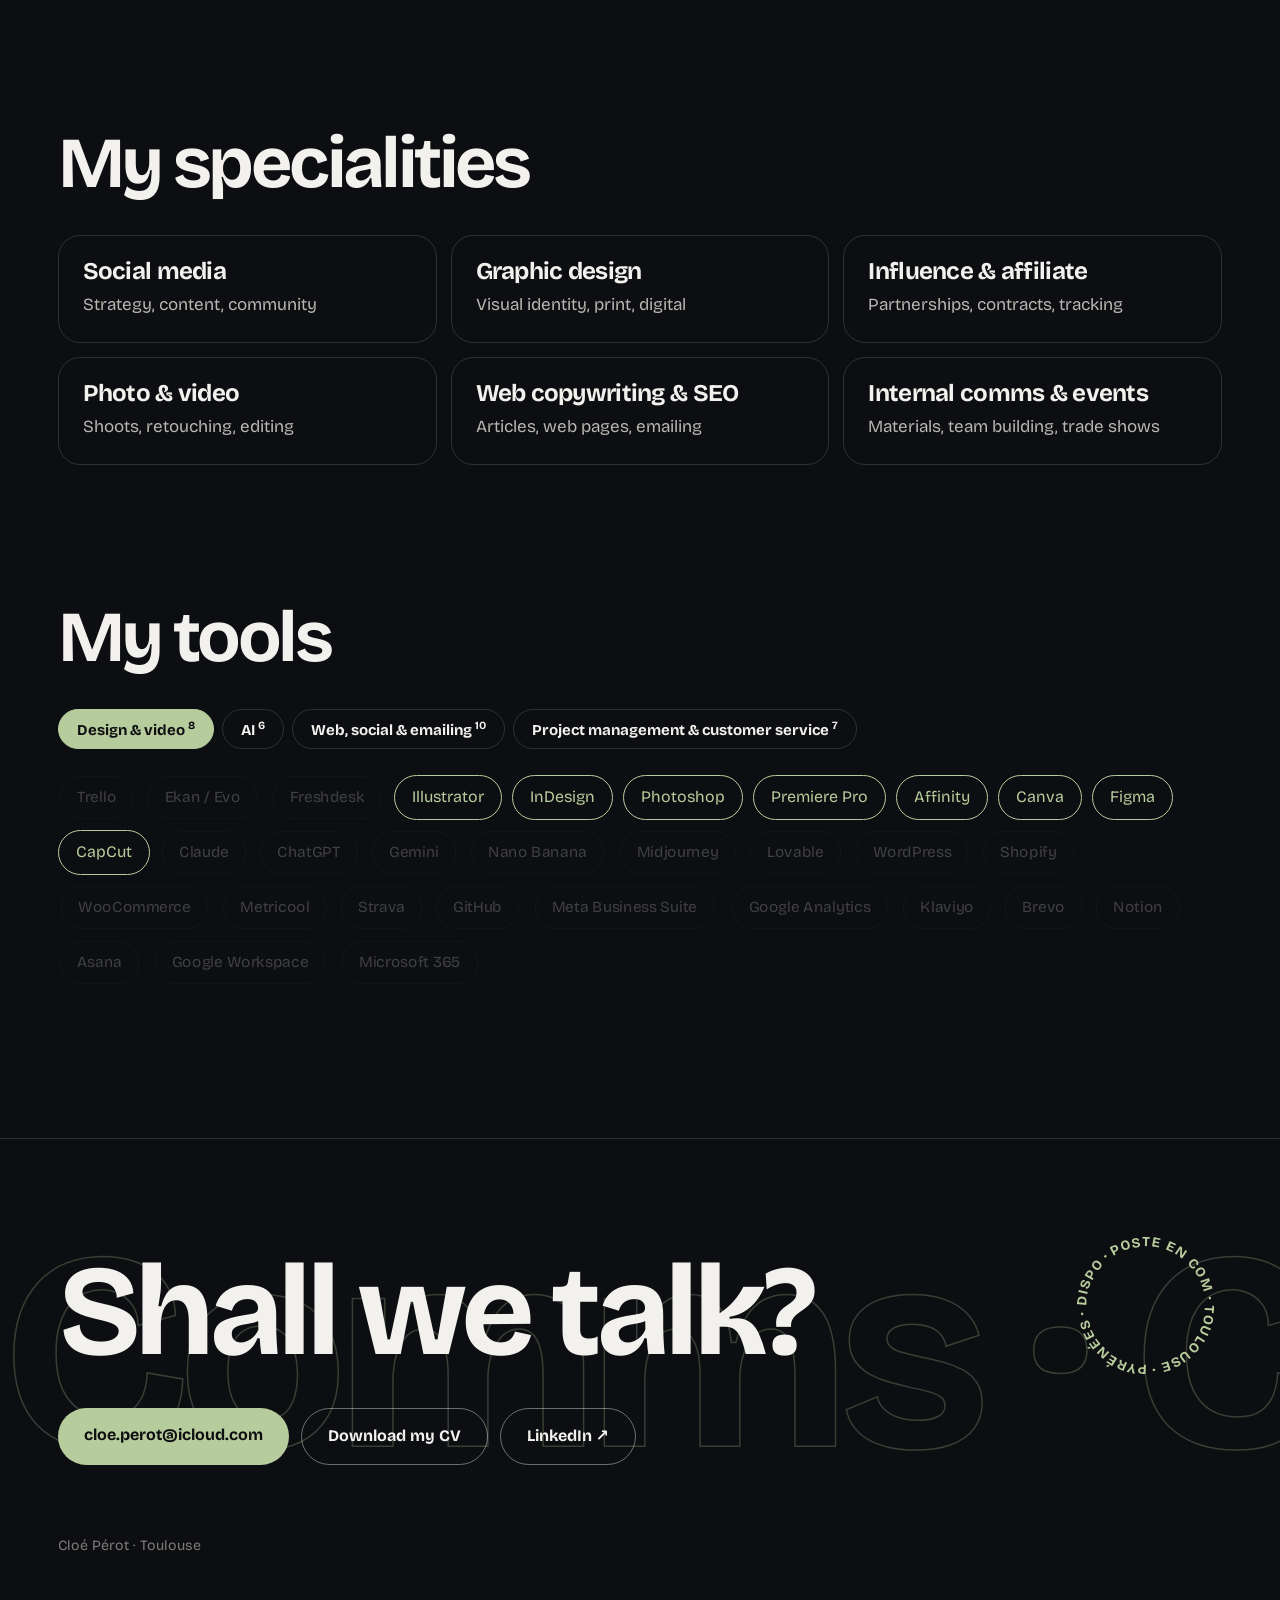
==== commit c0e1c93b: "À propos : Pourquoi moi en chiffres géants, retour à la ligne sur je suis Co-Authored-By: Claude Opu" ====
--- a/a-propos.html
+++ b/a-propos.html
@@ -71,11 +71,11 @@
   <section>
     <h2>Pourquoi moi&nbsp;?</h2>
     <p class="sous-titre">Parce que je fais une com qui donne envie de sortir. En trois preuves&nbsp;:</p>
-    <div class="preuves"><a class="preuve" href="vancore.html"><strong>×2</strong><h3>Je fais grandir les communautés</h3><p>Chez Vancore, l'Instagram est passé de 3&nbsp;000 à 6&nbsp;002 abonnés. Au Toulouse Social Run, on est passés de 3 coureurs à une cinquantaine par run.</p><span>Voir Vancore ↗</span></a><a class="preuve" href="toulouse-social-run.html"><strong>110+</strong><h3>Je vais sur le terrain</h3><p>Des runs à plus de 110 coureurs, des salons, des festivals, des team buildings : la com, je la vis aussi en vrai, pas seulement derrière un écran.</p><span>Voir le Toulouse Social Run ↗</span></a><a class="preuve" href="vancore.html#influence"><strong>5 pattes</strong><h3>J'apprends vite (très vite)</h3><p>Caissière, secrétaire médicale, préparatrice de commandes… et maintenant la com. Un vrai mouton à 5 pattes&nbsp;: quand l'équipe Vancore s'est réorganisée, j'ai repris l'influence de A à Z.</p><span>Voir l'influence ↗</span></a></div>
+    <div class="preuves"><a class="preuve" href="vancore.html"><strong class="n">×<span data-c="2">2</span></strong><h3>Je fais grandir les communautés</h3><p>Chez Vancore, l'Instagram est passé de 3&nbsp;000 à 6&nbsp;002 abonnés. Au Toulouse Social Run, on est passés de 3 coureurs à une cinquantaine par run.</p><i class="trait"></i><span>Voir Vancore ↗</span></a><a class="preuve" href="toulouse-social-run.html"><strong class="n"><span data-c="110">110</span>+</strong><h3>Je vais sur le terrain</h3><p>Des runs à plus de 110 coureurs, des salons, des festivals, des team buildings : la com, je la vis aussi en vrai, pas seulement derrière un écran.</p><i class="trait"></i><span>Voir le Toulouse Social Run ↗</span></a><a class="preuve" href="vancore.html#influence"><strong class="n"><span data-c="5" data-c-en="4">5</span><small data-en="jobs">pattes</small></strong><h3>J'apprends vite (très vite)</h3><p>Caissière, secrétaire médicale, préparatrice de commandes… et maintenant la com. Un vrai mouton à 5 pattes&nbsp;: quand l'équipe Vancore s'est réorganisée, j'ai repris l'influence de A à Z.</p><i class="trait"></i><span>Voir l'influence ↗</span></a></div><script>(function(){document.querySelectorAll(".preuves [data-c]").forEach(function(el,i){el.textContent="0";new IntersectionObserver(function(es,o){if(!es[0].isIntersecting)return;o.disconnect();var en=document.documentElement.lang==="en",c=+(en&&el.dataset.cEn?el.dataset.cEn:el.dataset.c);var t0=performance.now()+i*150;(function f(t){var k=Math.max(0,Math.min((t-t0)/1300,1));el.textContent=Math.round(c*(1-Math.pow(1-k,3)));if(k<1)requestAnimationFrame(f)})(t0)},{threshold:.4}).observe(el)})})();</script>
   </section>
 
   <section class="hors-cv">
-    <h2 class="phrase"><span class="fixe">En dehors du CV, je suis…</span><span class="fen" id="fen"><span>une lectrice</span><span>anglophone</span><span>runneuse (2 km)</span><span>la copilote d'Atlas</span><span>multi-ref</span><span>photographe</span></span></h2>
+    <h2 class="phrase"><span class="fixe">En dehors du CV,<br>je suis…</span><span class="fen" id="fen"><span>une lectrice</span><span>anglophone</span><span>runneuse (2 km)</span><span>la copilote d'Atlas</span><span>multi-ref</span><span>photographe</span></span></h2>
     <div class="explic"><div id="explic"><p>50 livres lus en 2026. Et la pile à côté du lit ne baisse pas.</p><p>Une licence d'anglais avant la com. Les mots, déjà.</p><p>Mon record perso. Oui, je fais la com d'un running club.</p><p>Mon berger australien, compagnon de rando et star de mes photos.</p><p>Un concentré du sud : multi-tâche, multi-lingue et surtout multi-ref.</p><p>Je photographie tout ce qui a une couleur.</p></div><div class="points" id="points"><button type="button" aria-label="1"><i></i></button><button type="button" aria-label="2"><i></i></button><button type="button" aria-label="3"><i></i></button><button type="button" aria-label="4"><i></i></button><button type="button" aria-label="5"><i></i></button><button type="button" aria-label="6"><i></i></button></div></div>
     <script>(function(){var f=document.getElementById("fen"),e=document.getElementById("explic"),b=document.getElementById("points"),m=f.children,x=e.children,p=b.children,c=-1,t,D=2600;
 function go(i){if(c===i)return;if(c>=0){var o=m[c];o.classList.remove("on");o.classList.add("sort");x[c].classList.remove("on");setTimeout(function(){o.style.transition="none";o.classList.remove("sort");void o.offsetWidth;o.style.transition=""},750)}
--- a/assets/projet.css
+++ b/assets/projet.css
@@ -195,14 +195,17 @@
 
 /* Pourquoi moi */
 .sous-titre { color: var(--doux); margin: -18px 0 30px; max-width: 52ch; font-size: 18px; }
-.preuves { display: grid; grid-template-columns: repeat(3, 1fr); gap: 16px; }
-.preuve { display: flex; flex-direction: column; border: 1px solid var(--ligne); border-radius: 24px; padding: 28px 26px 24px; text-decoration: none; color: var(--texte); transition: border-color .3s, transform .3s, background .3s; }
-.preuve:hover { border-color: var(--lilas); background: rgba(183,204,156,0.06); transform: translateY(-4px); }
-.preuve strong { font-size: clamp(48px, 5vw, 72px); letter-spacing: -0.05em; line-height: 1; color: var(--lilas); }
-.preuve h3 { font-size: 21px; letter-spacing: -0.02em; margin: 16px 0 10px; }
-.preuve p { color: var(--doux); margin: 0 0 20px; flex: 1; font-size: 16px; line-height: 1.55; }
-.preuve span { font-weight: 700; font-size: 14.5px; color: var(--lilas); }
-@media (max-width: 900px) { .preuves { grid-template-columns: 1fr; } }
+.preuves { display: grid; grid-template-columns: repeat(3, 1fr); border-top: 1px solid var(--ligne); }
+.preuve { display: flex; flex-direction: column; padding: 34px 30px 30px 0; text-decoration: none; color: var(--texte); }
+.preuve + .preuve { border-left: 1px solid var(--ligne); padding-left: 30px; }
+.preuve .n { font-size: clamp(76px, 9vw, 140px); font-weight: 700; letter-spacing: -0.065em; line-height: .85; color: var(--lilas); font-variant-numeric: tabular-nums; margin-bottom: 26px; white-space: nowrap; }
+.preuve .n small { font-size: .42em; letter-spacing: -0.04em; margin-left: 6px; }
+.preuve h3 { font-size: 22px; letter-spacing: -0.02em; margin: 0 0 10px; }
+.preuve p { color: var(--doux); margin: 0 0 22px; flex: 1; font-size: 16px; line-height: 1.55; }
+.preuve .trait { display: block; height: 2px; background: var(--lilas); transform: scaleX(0); transform-origin: left; transition: transform .5s cubic-bezier(.2,.8,.2,1); margin-bottom: 18px; }
+.preuve:hover .trait { transform: scaleX(1); }
+.preuve > span { font-weight: 700; font-size: 15px; color: var(--lilas); }
+@media (max-width: 900px) { .preuves { grid-template-columns: 1fr; } .preuve + .preuve { border-left: 0; border-top: 1px solid var(--ligne); padding-left: 0; } }
 
 .parcours li span.memoire { display:block; margin-top:6px; font-style:italic; }
 
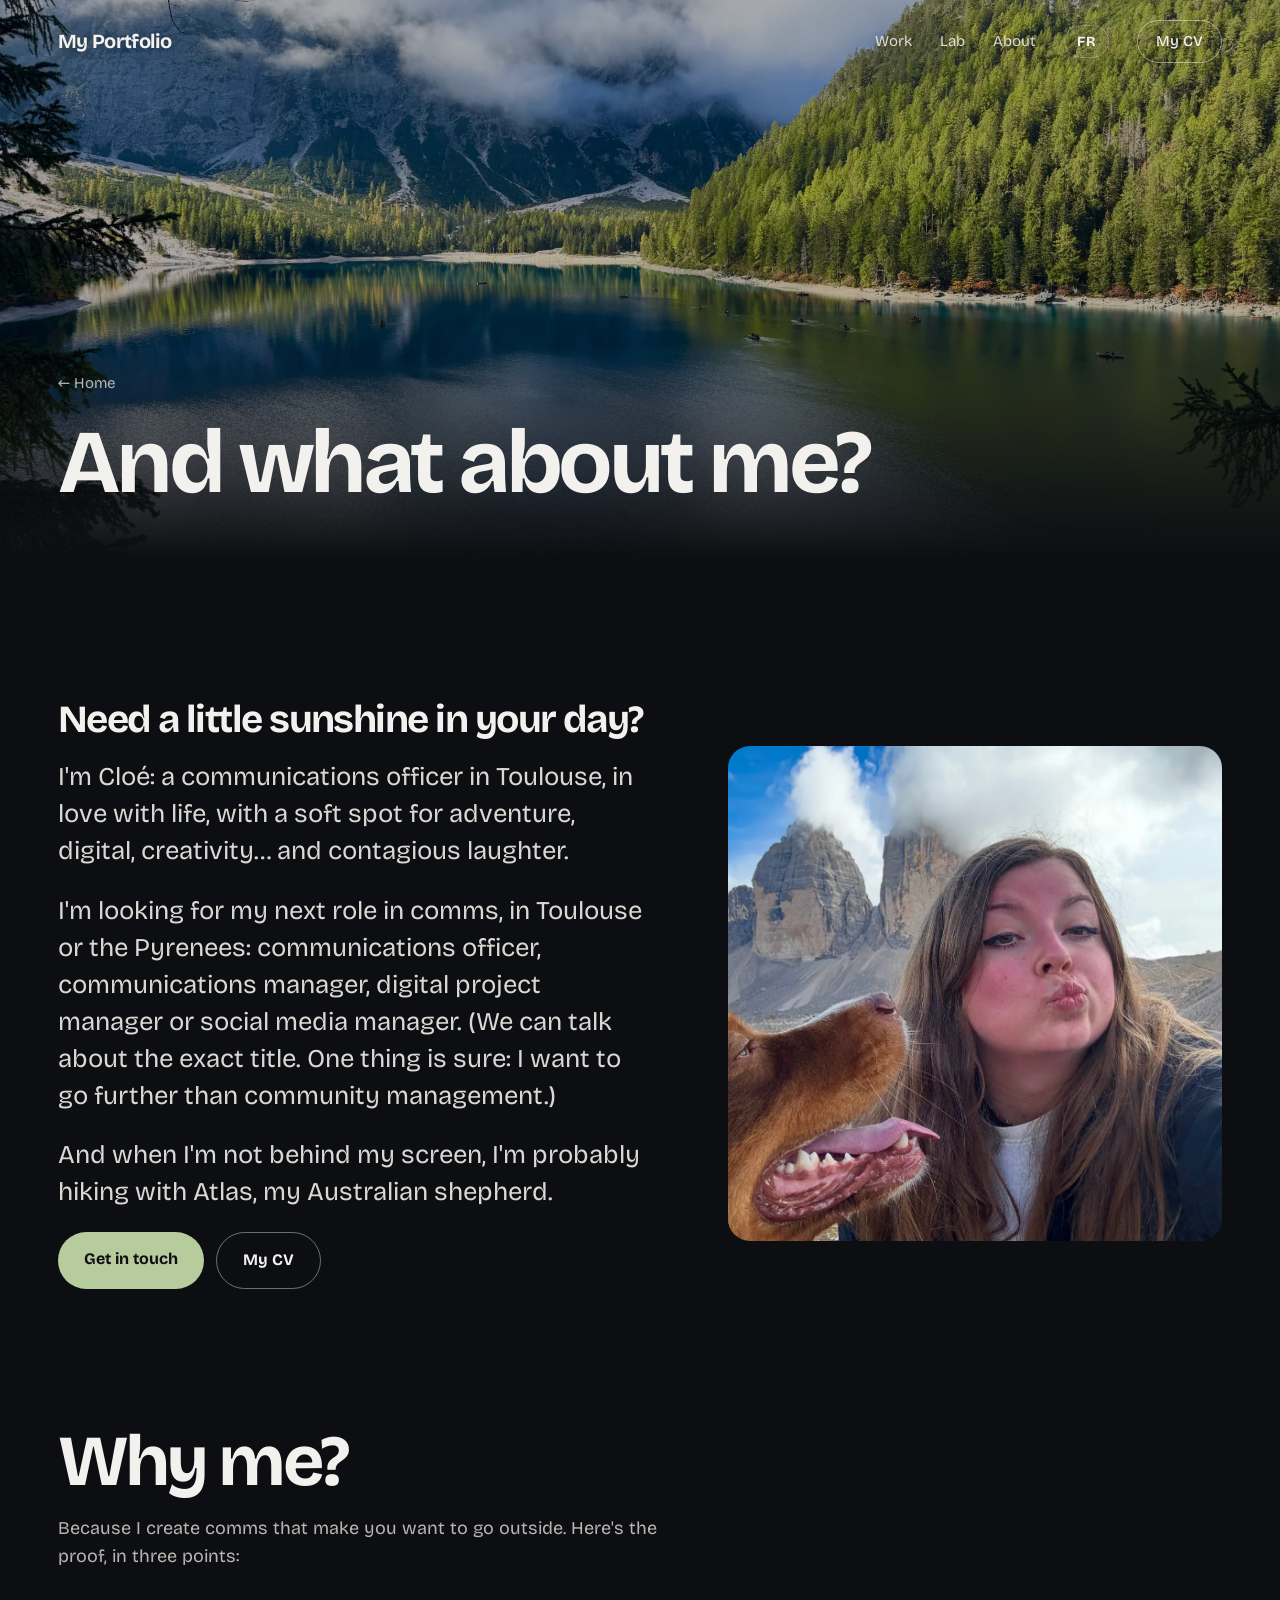
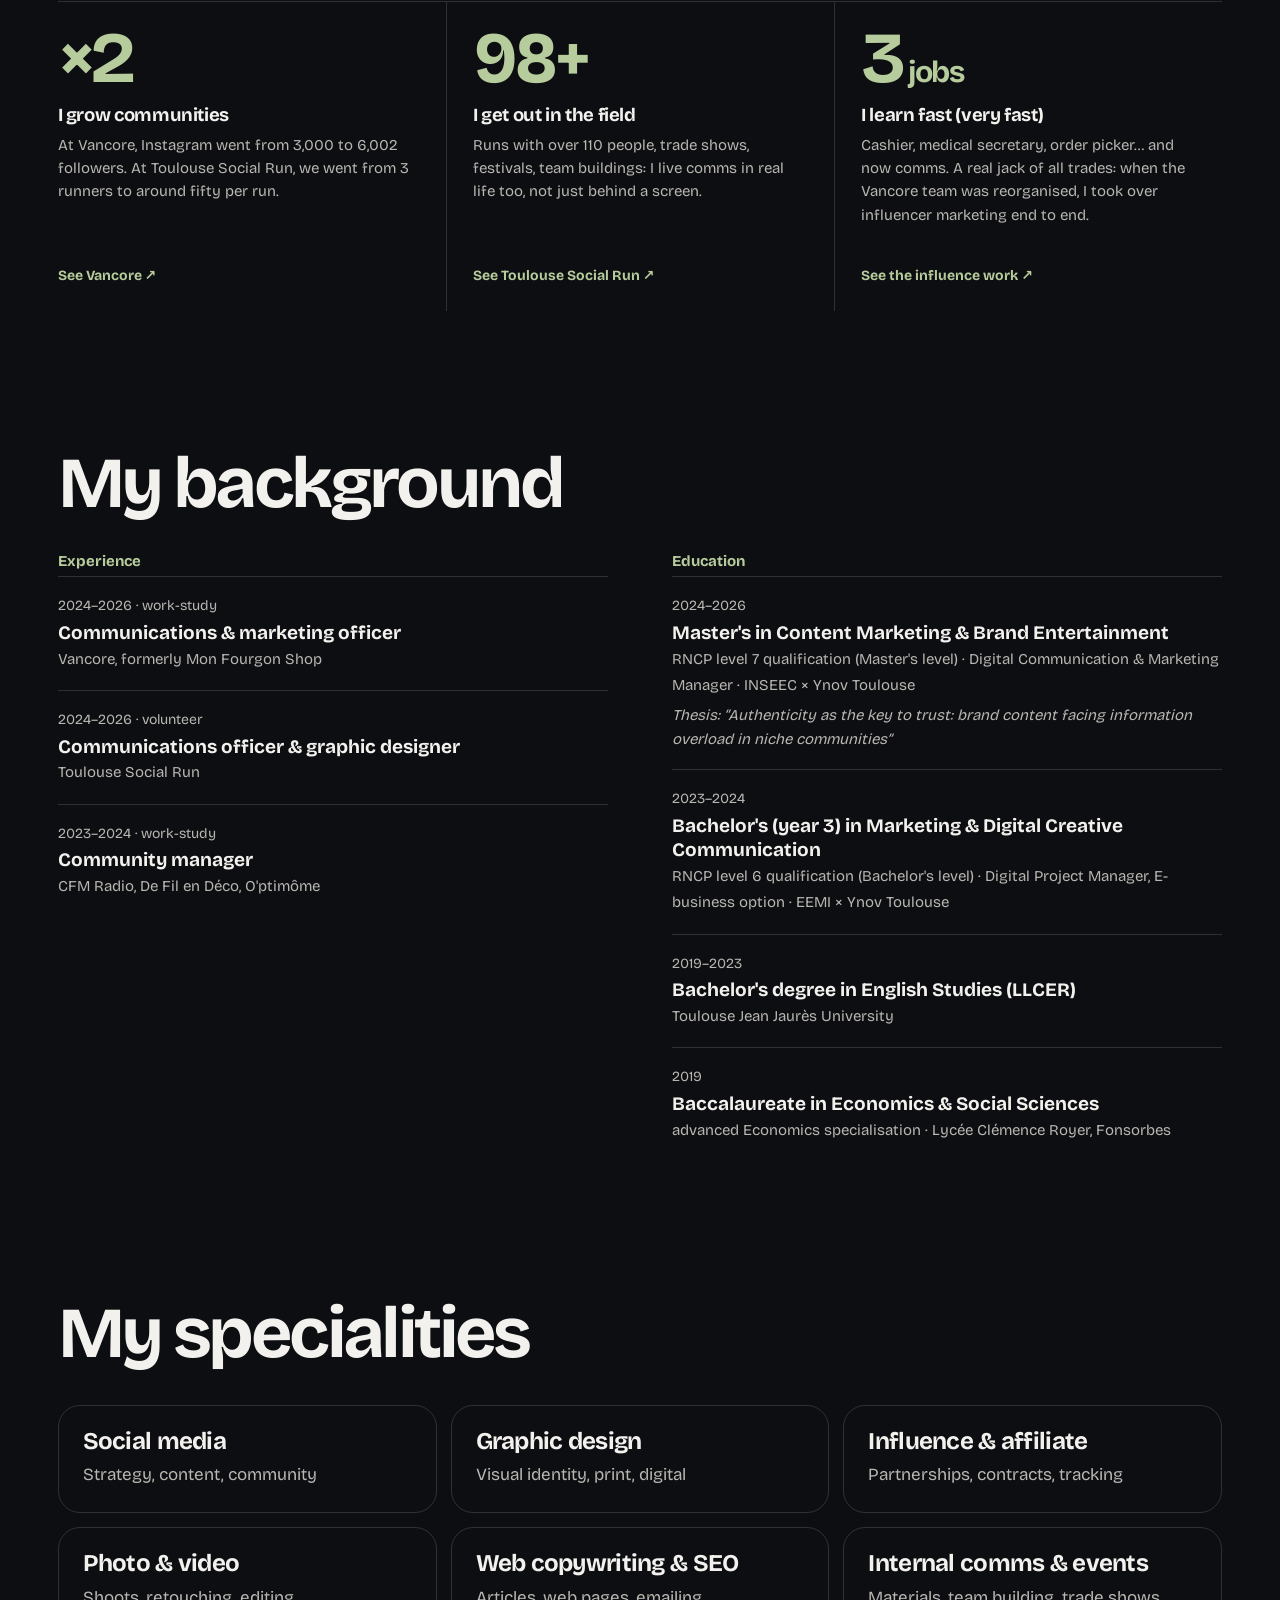
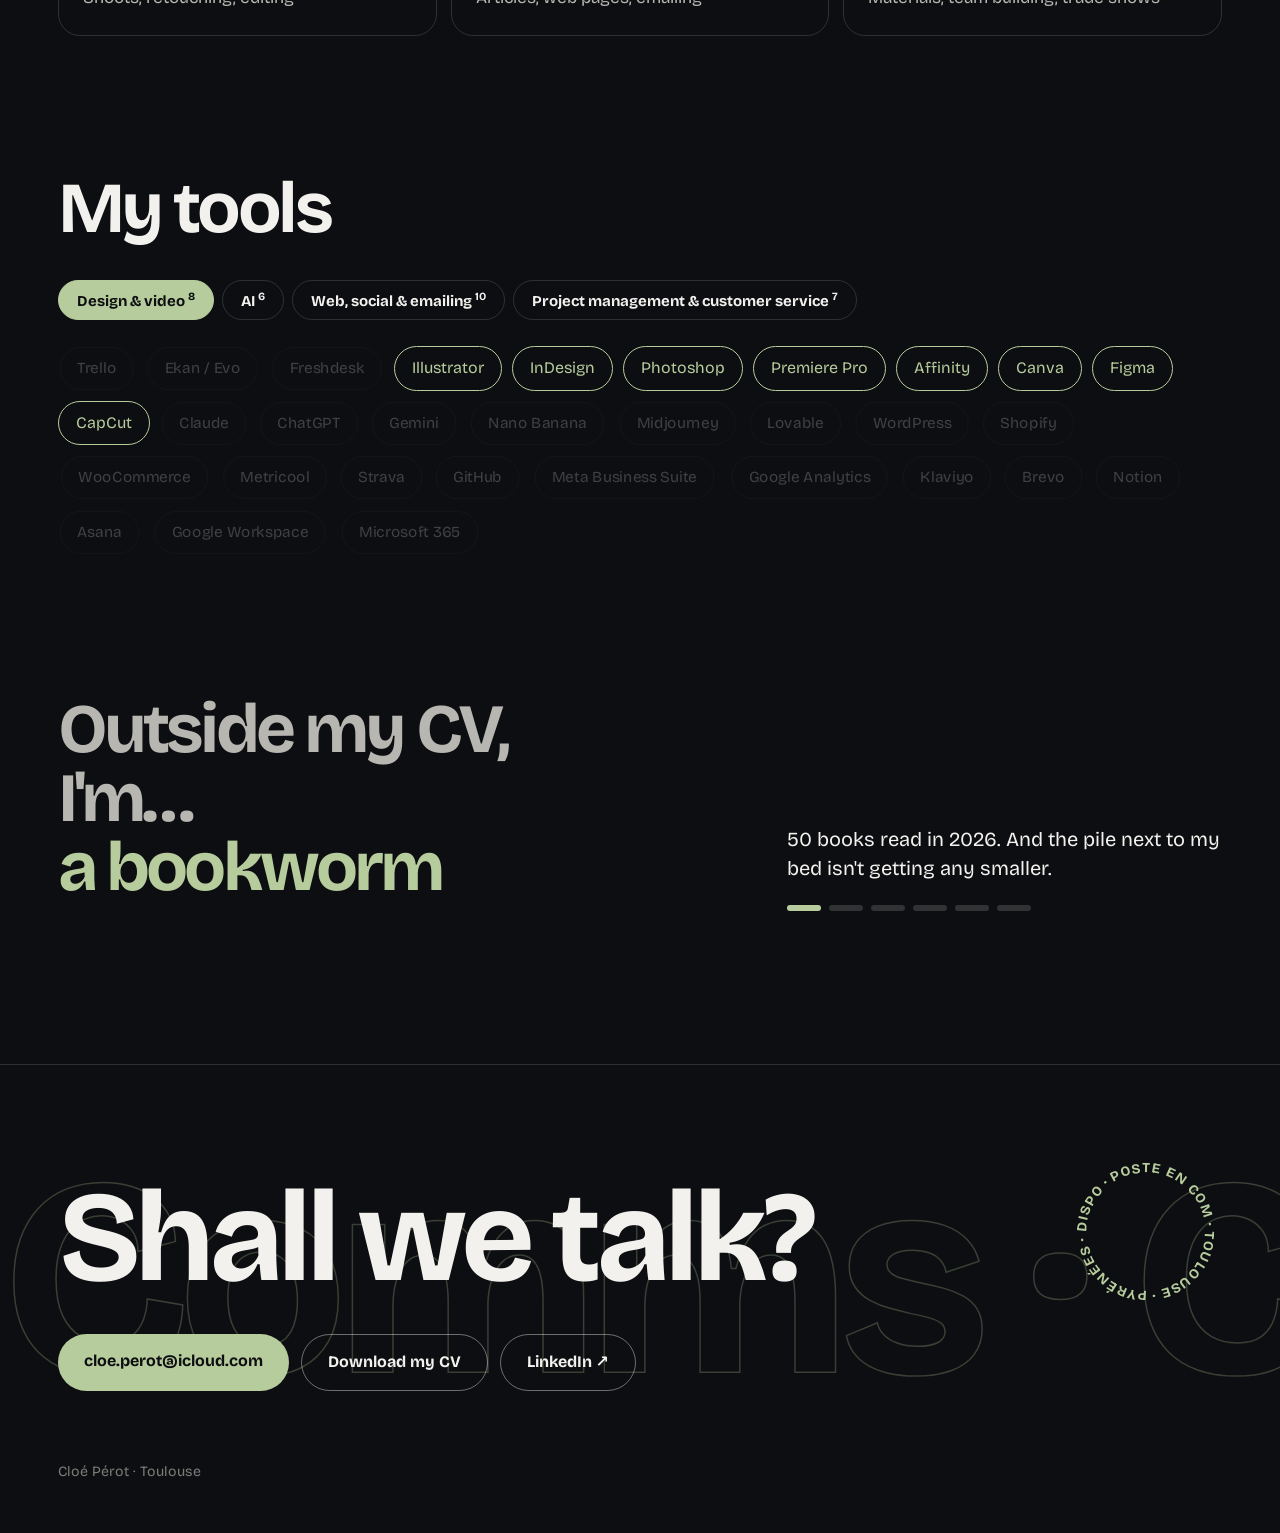
==== commit 626c34bf: "À propos : En dehors du CV juste avant le contact Co-Authored-By: Claude Opus 5.5 <noreply@anthropic" ====
--- a/a-propos.html
+++ b/a-propos.html
@@ -74,17 +74,6 @@
     <div class="preuves"><a class="preuve" href="vancore.html"><strong class="n">×<span data-c="2">2</span></strong><h3>Je fais grandir les communautés</h3><p>Chez Vancore, l'Instagram est passé de 3&nbsp;000 à 6&nbsp;002 abonnés. Au Toulouse Social Run, on est passés de 3 coureurs à une cinquantaine par run.</p><i class="trait"></i><span>Voir Vancore ↗</span></a><a class="preuve" href="toulouse-social-run.html"><strong class="n"><span data-c="110">110</span>+</strong><h3>Je vais sur le terrain</h3><p>Des runs à plus de 110 coureurs, des salons, des festivals, des team buildings : la com, je la vis aussi en vrai, pas seulement derrière un écran.</p><i class="trait"></i><span>Voir le Toulouse Social Run ↗</span></a><a class="preuve" href="vancore.html#influence"><strong class="n"><span data-c="5" data-c-en="4">5</span><small data-en="jobs">pattes</small></strong><h3>J'apprends vite (très vite)</h3><p>Caissière, secrétaire médicale, préparatrice de commandes… et maintenant la com. Un vrai mouton à 5 pattes&nbsp;: quand l'équipe Vancore s'est réorganisée, j'ai repris l'influence de A à Z.</p><i class="trait"></i><span>Voir l'influence ↗</span></a></div><script>(function(){document.querySelectorAll(".preuves [data-c]").forEach(function(el,i){el.textContent="0";new IntersectionObserver(function(es,o){if(!es[0].isIntersecting)return;o.disconnect();var en=document.documentElement.lang==="en",c=+(en&&el.dataset.cEn?el.dataset.cEn:el.dataset.c);var t0=performance.now()+i*150;(function f(t){var k=Math.max(0,Math.min((t-t0)/1300,1));el.textContent=Math.round(c*(1-Math.pow(1-k,3)));if(k<1)requestAnimationFrame(f)})(t0)},{threshold:.4}).observe(el)})})();</script>
   </section>
 
-  <section class="hors-cv">
-    <h2 class="phrase"><span class="fixe">En dehors du CV,<br>je suis…</span><span class="fen" id="fen"><span>une lectrice</span><span>anglophone</span><span>runneuse (2 km)</span><span>la copilote d'Atlas</span><span>multi-ref</span><span>photographe</span></span></h2>
-    <div class="explic"><div id="explic"><p>50 livres lus en 2026. Et la pile à côté du lit ne baisse pas.</p><p>Une licence d'anglais avant la com. Les mots, déjà.</p><p>Mon record perso. Oui, je fais la com d'un running club.</p><p>Mon berger australien, compagnon de rando et star de mes photos.</p><p>Un concentré du sud : multi-tâche, multi-lingue et surtout multi-ref.</p><p>Je photographie tout ce qui a une couleur.</p></div><div class="points" id="points"><button type="button" aria-label="1"><i></i></button><button type="button" aria-label="2"><i></i></button><button type="button" aria-label="3"><i></i></button><button type="button" aria-label="4"><i></i></button><button type="button" aria-label="5"><i></i></button><button type="button" aria-label="6"><i></i></button></div></div>
-    <script>(function(){var f=document.getElementById("fen"),e=document.getElementById("explic"),b=document.getElementById("points"),m=f.children,x=e.children,p=b.children,c=-1,t,D=2600;
-function go(i){if(c===i)return;if(c>=0){var o=m[c];o.classList.remove("on");o.classList.add("sort");x[c].classList.remove("on");setTimeout(function(){o.style.transition="none";o.classList.remove("sort");void o.offsetWidth;o.style.transition=""},750)}
-c=i;m[i].classList.add("on");x[i].classList.add("on");for(var k=0;k<p.length;k++){p[k].classList.toggle("on",k===i);p[k].classList.toggle("fait",k<i);var n=p[k].firstChild;n.style.animation="none";void n.offsetWidth;n.style.animation=""}
-clearTimeout(t);t=setTimeout(function(){go((i+1)%m.length)},D)}
-b.addEventListener("click",function(ev){var q=ev.target.closest("button");if(q)go([].indexOf.call(p,q))});
-new IntersectionObserver(function(es,ob){es.forEach(function(en){if(en.isIntersecting){go(0);ob.disconnect()}})},{threshold:.3}).observe(f)})();</script>
-  </section>
-
   <section>
     <h2>Mon parcours</h2>
     <div class="parcours">
@@ -124,6 +113,17 @@
     <h2>Mes outils</h2>
     <div class="cats-outils"><button type="button" data-k="crea" class="on">Création &amp; vidéo<sup>8</sup></button><button type="button" data-k="ia">IA<sup>6</sup></button><button type="button" data-k="web">Web, réseaux &amp; emailing<sup>10</sup></button><button type="button" data-k="orga">Organisation &amp; relation client<sup>7</sup></button></div><ul class="outils filtre"><li data-k="orga">Trello</li><li data-k="orga">Ekan / Evo</li><li data-k="orga">Freshdesk</li><li data-k="crea" class="vu">Illustrator</li><li data-k="crea" class="vu">InDesign</li><li data-k="crea" class="vu">Photoshop</li><li data-k="crea" class="vu">Premiere Pro</li><li data-k="crea" class="vu">Affinity</li><li data-k="crea" class="vu">Canva</li><li data-k="crea" class="vu">Figma</li><li data-k="crea" class="vu">CapCut</li><li data-k="ia">Claude</li><li data-k="ia">ChatGPT</li><li data-k="ia">Gemini</li><li data-k="ia">Nano Banana</li><li data-k="ia">Midjourney</li><li data-k="ia">Lovable</li><li data-k="web">WordPress</li><li data-k="web">Shopify</li><li data-k="web">WooCommerce</li><li data-k="web">Metricool</li><li data-k="web">Strava</li><li data-k="web">GitHub</li><li data-k="web">Meta Business Suite</li><li data-k="web">Google Analytics</li><li data-k="web">Klaviyo</li><li data-k="web">Brevo</li><li data-k="orga">Notion</li><li data-k="orga">Asana</li><li data-k="orga">Google Workspace</li><li data-k="orga">Microsoft 365</li></ul><script>(function(){var c=document.querySelector(".cats-outils"),l=document.querySelectorAll(".outils li");c.addEventListener("click",function(e){var b=e.target.closest("button");if(!b)return;c.querySelectorAll("button").forEach(function(x){x.classList.toggle("on",x===b)});l.forEach(function(li){li.classList.toggle("vu",li.dataset.k===b.dataset.k)})})})();</script>
   </section>
+
+  <section class="hors-cv">
+    <h2 class="phrase"><span class="fixe">En dehors du CV,<br>je suis…</span><span class="fen" id="fen"><span>une lectrice</span><span>anglophone</span><span>runneuse (2 km)</span><span>la copilote d'Atlas</span><span>multi-ref</span><span>photographe</span></span></h2>
+    <div class="explic"><div id="explic"><p>50 livres lus en 2026. Et la pile à côté du lit ne baisse pas.</p><p>Une licence d'anglais avant la com. Les mots, déjà.</p><p>Mon record perso. Oui, je fais la com d'un running club.</p><p>Mon berger australien, compagnon de rando et star de mes photos.</p><p>Un concentré du sud : multi-tâche, multi-lingue et surtout multi-ref.</p><p>Je photographie tout ce qui a une couleur.</p></div><div class="points" id="points"><button type="button" aria-label="1"><i></i></button><button type="button" aria-label="2"><i></i></button><button type="button" aria-label="3"><i></i></button><button type="button" aria-label="4"><i></i></button><button type="button" aria-label="5"><i></i></button><button type="button" aria-label="6"><i></i></button></div></div>
+    <script>(function(){var f=document.getElementById("fen"),e=document.getElementById("explic"),b=document.getElementById("points"),m=f.children,x=e.children,p=b.children,c=-1,t,D=2600;
+function go(i){if(c===i)return;if(c>=0){var o=m[c];o.classList.remove("on");o.classList.add("sort");x[c].classList.remove("on");setTimeout(function(){o.style.transition="none";o.classList.remove("sort");void o.offsetWidth;o.style.transition=""},750)}
+c=i;m[i].classList.add("on");x[i].classList.add("on");for(var k=0;k<p.length;k++){p[k].classList.toggle("on",k===i);p[k].classList.toggle("fait",k<i);var n=p[k].firstChild;n.style.animation="none";void n.offsetWidth;n.style.animation=""}
+clearTimeout(t);t=setTimeout(function(){go((i+1)%m.length)},D)}
+b.addEventListener("click",function(ev){var q=ev.target.closest("button");if(q)go([].indexOf.call(p,q))});
+new IntersectionObserver(function(es,ob){es.forEach(function(en){if(en.isIntersecting){go(0);ob.disconnect()}})},{threshold:.3}).observe(f)})();</script>
+  </section>
 </main>
 
 <footer id="contact">
--- a/assets/projet.css
+++ b/assets/projet.css
@@ -196,15 +196,15 @@
 /* Pourquoi moi */
 .sous-titre { color: var(--doux); margin: -18px 0 30px; max-width: 52ch; font-size: 18px; }
 .preuves { display: grid; grid-template-columns: repeat(3, 1fr); border-top: 1px solid var(--ligne); }
-.preuve { display: flex; flex-direction: column; padding: 34px 30px 30px 0; text-decoration: none; color: var(--texte); }
-.preuve + .preuve { border-left: 1px solid var(--ligne); padding-left: 30px; }
-.preuve .n { font-size: clamp(76px, 9vw, 140px); font-weight: 700; letter-spacing: -0.065em; line-height: .85; color: var(--lilas); font-variant-numeric: tabular-nums; margin-bottom: 26px; white-space: nowrap; }
+.preuve { display: flex; flex-direction: column; padding: 26px 26px 24px 0; text-decoration: none; color: var(--texte); }
+.preuve + .preuve { border-left: 1px solid var(--ligne); padding-left: 26px; }
+.preuve .n { font-size: clamp(52px, 5.6vw, 84px); font-weight: 700; letter-spacing: -0.06em; line-height: .85; color: var(--lilas); font-variant-numeric: tabular-nums; margin-bottom: 18px; white-space: nowrap; }
 .preuve .n small { font-size: .42em; letter-spacing: -0.04em; margin-left: 6px; }
-.preuve h3 { font-size: 22px; letter-spacing: -0.02em; margin: 0 0 10px; }
-.preuve p { color: var(--doux); margin: 0 0 22px; flex: 1; font-size: 16px; line-height: 1.55; }
+.preuve h3 { font-size: 18.5px; letter-spacing: -0.02em; margin: 0 0 10px; }
+.preuve p { color: var(--doux); margin: 0 0 18px; flex: 1; font-size: 15px; line-height: 1.55; }
 .preuve .trait { display: block; height: 2px; background: var(--lilas); transform: scaleX(0); transform-origin: left; transition: transform .5s cubic-bezier(.2,.8,.2,1); margin-bottom: 18px; }
 .preuve:hover .trait { transform: scaleX(1); }
-.preuve > span { font-weight: 700; font-size: 15px; color: var(--lilas); }
+.preuve > span { font-weight: 700; font-size: 14px; color: var(--lilas); }
 @media (max-width: 900px) { .preuves { grid-template-columns: 1fr; } .preuve + .preuve { border-left: 0; border-top: 1px solid var(--ligne); padding-left: 0; } }
 
 .parcours li span.memoire { display:block; margin-top:6px; font-style:italic; }
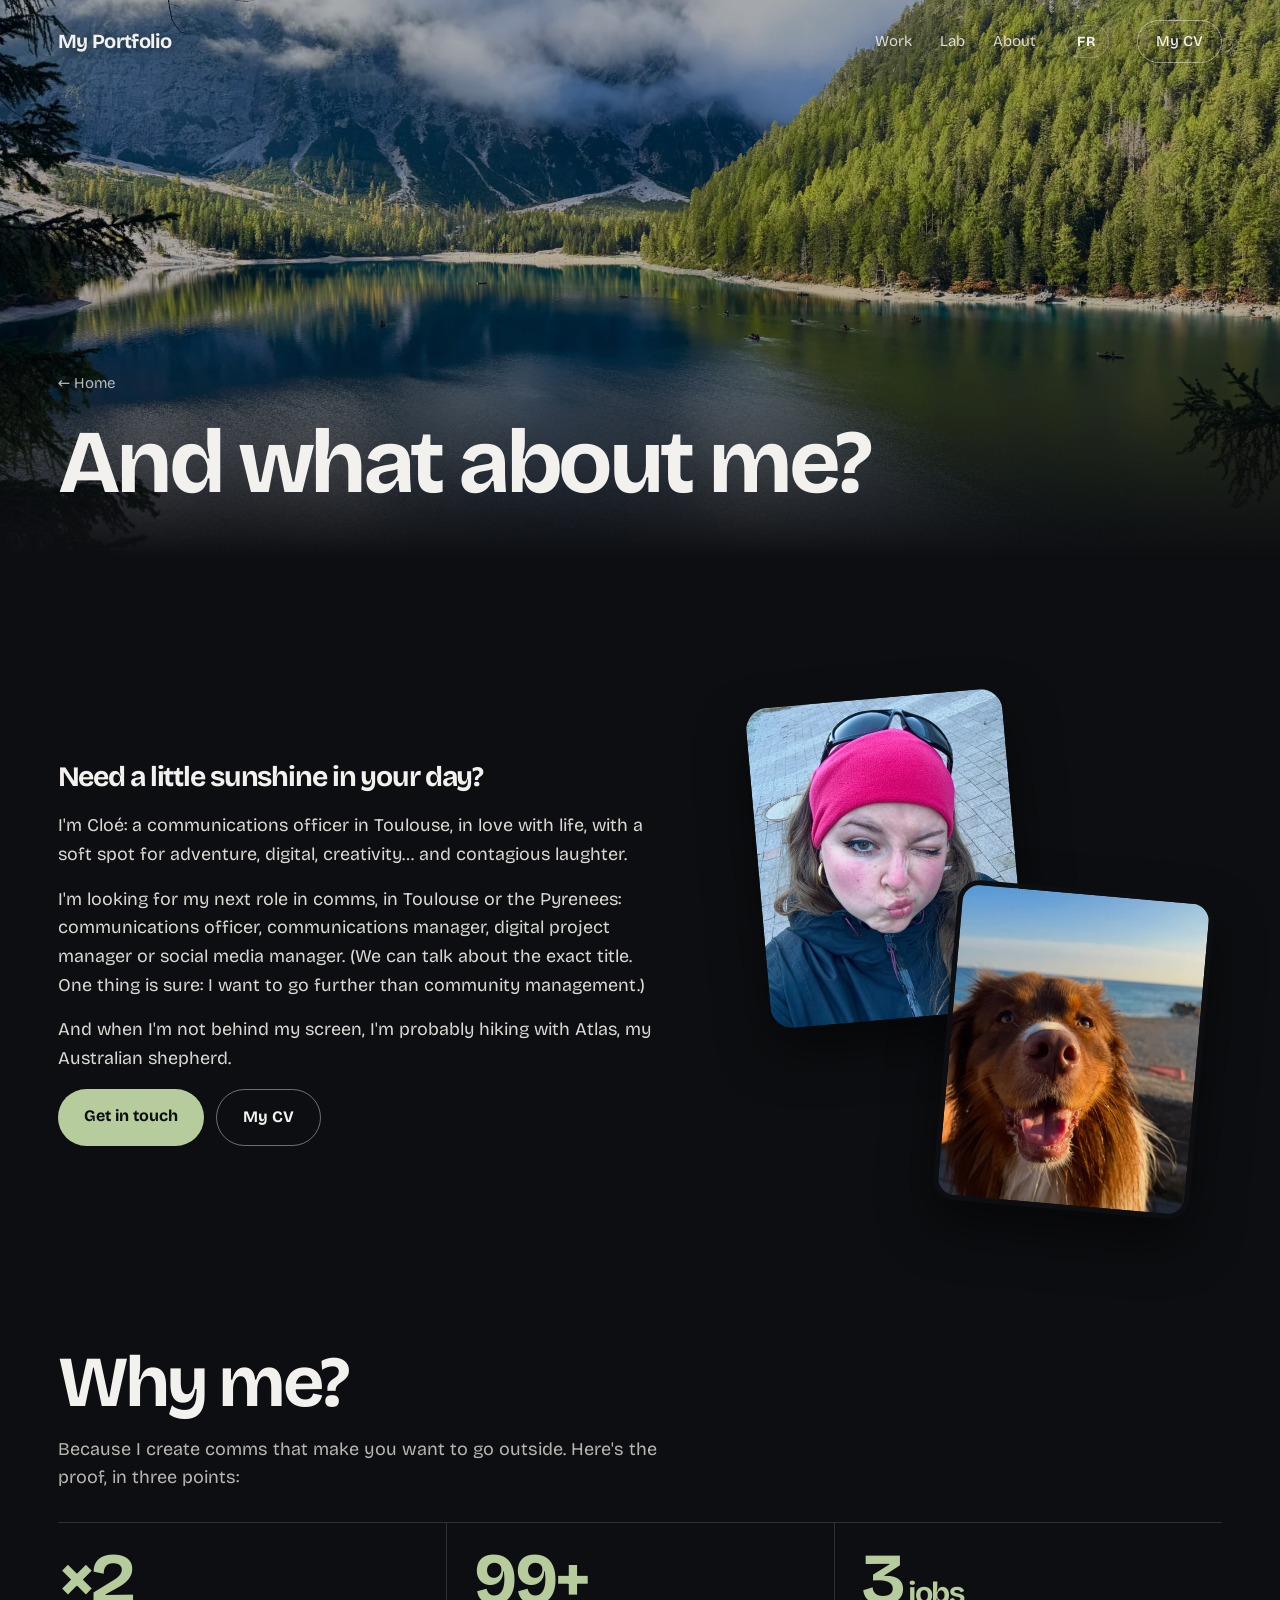
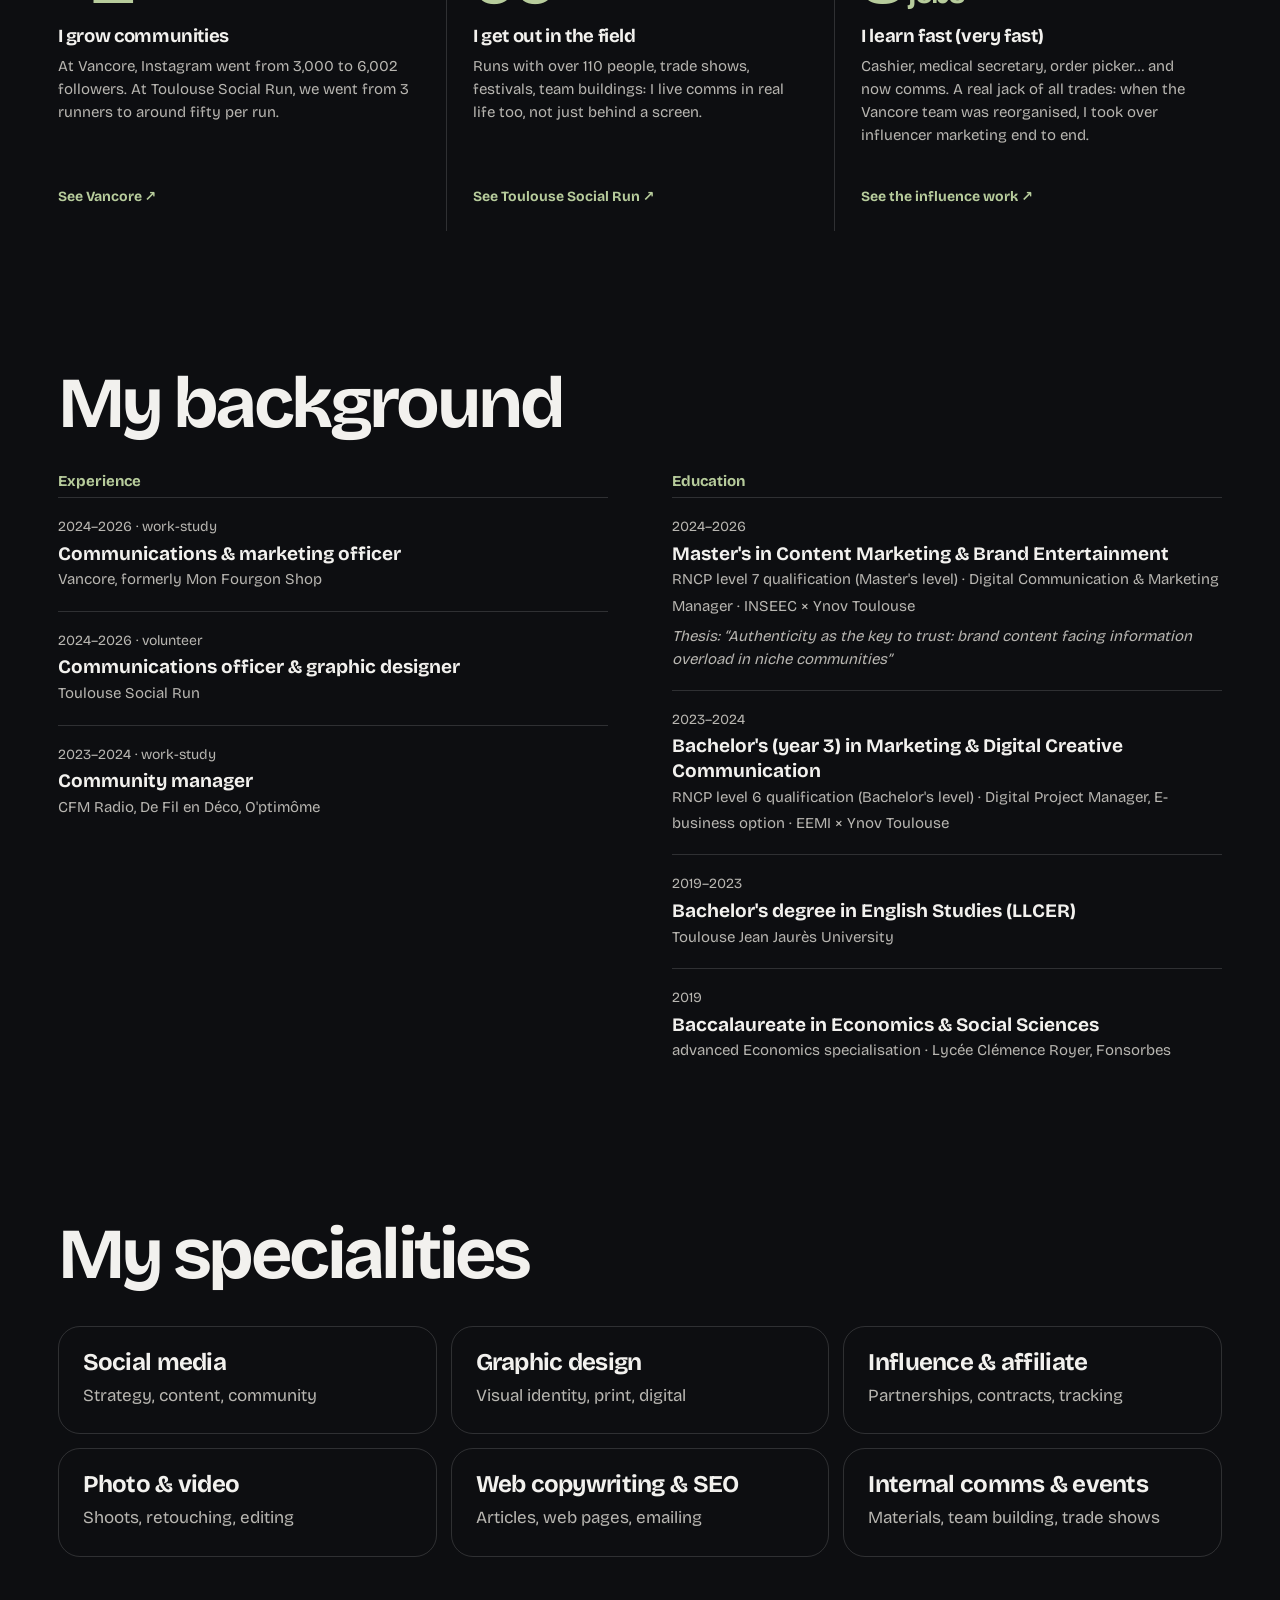
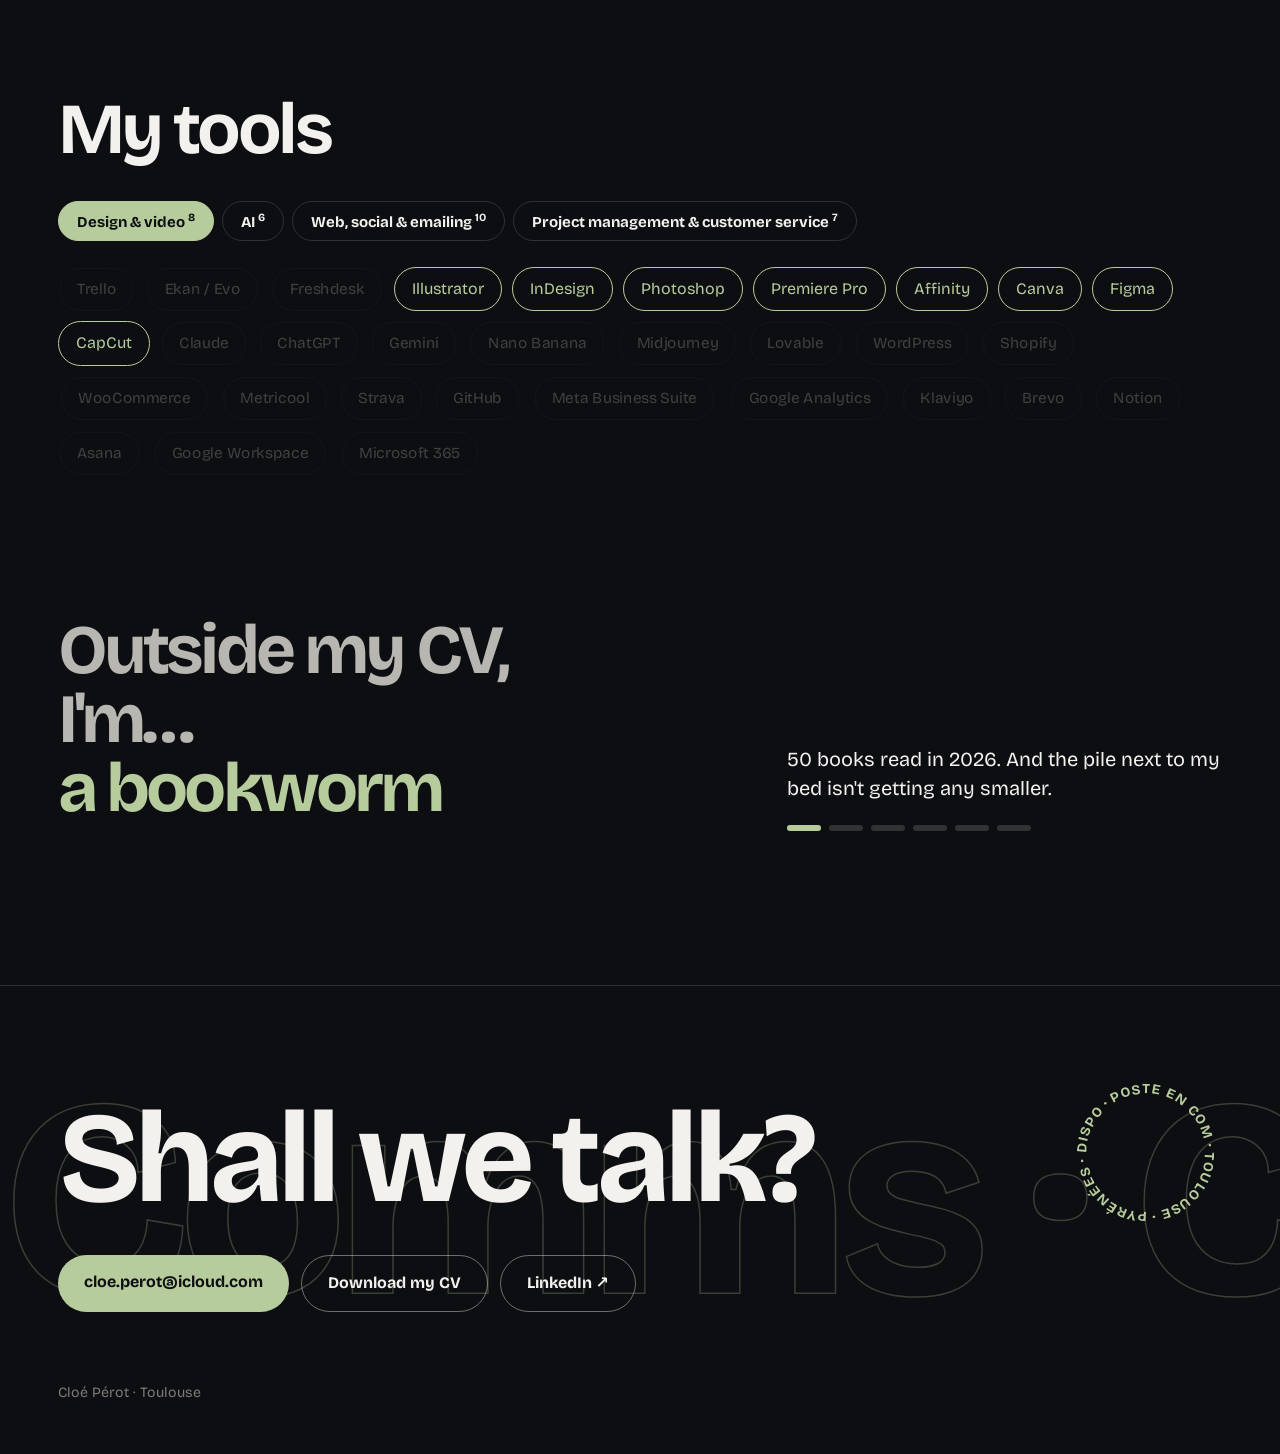
==== commit 7ac68f7e: "À propos : bio plus compacte, duo de photos superposées Co-Authored-By: Claude Opus 5.5 <noreply@ant" ====
--- a/a-propos.html
+++ b/a-propos.html
@@ -8,8 +8,13 @@
 <link rel="stylesheet" href="assets/base.css">
 <link rel="stylesheet" href="assets/projet.css">
 <style>.bio { display: grid; grid-template-columns: 1.2fr 1fr; gap: clamp(30px, 6vw, 90px); align-items: center; }
-.bio p { font-size: clamp(20px, 2vw, 26px); line-height: 1.45; color: #dad8d3; margin: 0 0 22px; }
-.bio img { border-radius: 22px; aspect-ratio: 1; object-fit: cover; width: 100%; }
+.bio p { font-size: clamp(17px, 1.4vw, 19px); line-height: 1.6; color: #dad8d3; margin: 0 0 16px; max-width: 54ch; }
+.duo-photos { position: relative; height: clamp(380px, 40vw, 520px); }
+.duo-photos img { position: absolute; width: 52%; aspect-ratio: 4 / 5; object-fit: cover; border-radius: 22px; box-shadow: 0 24px 50px rgba(0,0,0,.5); transition: rotate .5s cubic-bezier(.2,.8,.2,1), translate .5s cubic-bezier(.2,.8,.2,1); }
+.duo-photos img:first-child { left: 6%; top: 0; rotate: -5deg; }
+.duo-photos img:last-child { right: 4%; bottom: 0; rotate: 5deg; border: 5px solid var(--nuit); z-index: 1; }
+.duo-photos:hover img:first-child { rotate: -8deg; translate: -10px 0; }
+.duo-photos:hover img:last-child { rotate: 7deg; translate: 10px 0; }
 @media (max-width: 900px) { .bio { grid-template-columns: 1fr; } }
 .parcours { display: grid; grid-template-columns: 1fr 1fr; gap: clamp(30px, 5vw, 70px); }
 .parcours h3 { font-size: 15px; letter-spacing: 0; color: var(--lilas); font-weight: 700; margin-bottom: 8px; }
@@ -65,7 +70,7 @@
       <p>Et quand je ne suis pas derrière mon écran, je suis sûrement en rando avec Atlas, mon berger australien.</p>
       <div class="btns"><a class="b plein" href="mailto:cloe.perot@icloud.com">Me contacter</a><a class="b ligne" href="#" title="Bientôt disponible">Mon CV</a></div>
     </div>
-    <img src="assets/img/moi/cloe-atlas.webp" alt="Cloé et Atlas, son berger australien, en randonnée dans les Dolomites" style="object-position:62% 40%">
+    <div class="duo-photos"><img src="assets/img/moi/cloe-selfie.webp" alt="Selfie de Cloé, bandeau rose et clin d'œil"><img src="assets/img/moi/atlas-plage.webp" alt="Atlas, berger australien, à la plage"></div>
   </section>
 
   <section>
--- a/assets/projet.css
+++ b/assets/projet.css
@@ -191,7 +191,7 @@
 .pub-double { max-width: 560px; }
 .bloc .txt li b { color: var(--texte); }
 .op-fb { max-width: 560px; }
-.bio .accroche-bio { font-size: clamp(28px, 3vw, 40px); font-weight: 800; letter-spacing: -0.04em; line-height: 1.1; color: var(--texte); margin-bottom: 18px; }
+.bio .accroche-bio { font-size: clamp(24px, 2.2vw, 30px); font-weight: 800; letter-spacing: -0.04em; line-height: 1.1; color: var(--texte); margin-bottom: 18px; }
 
 /* Pourquoi moi */
 .sous-titre { color: var(--doux); margin: -18px 0 30px; max-width: 52ch; font-size: 18px; }
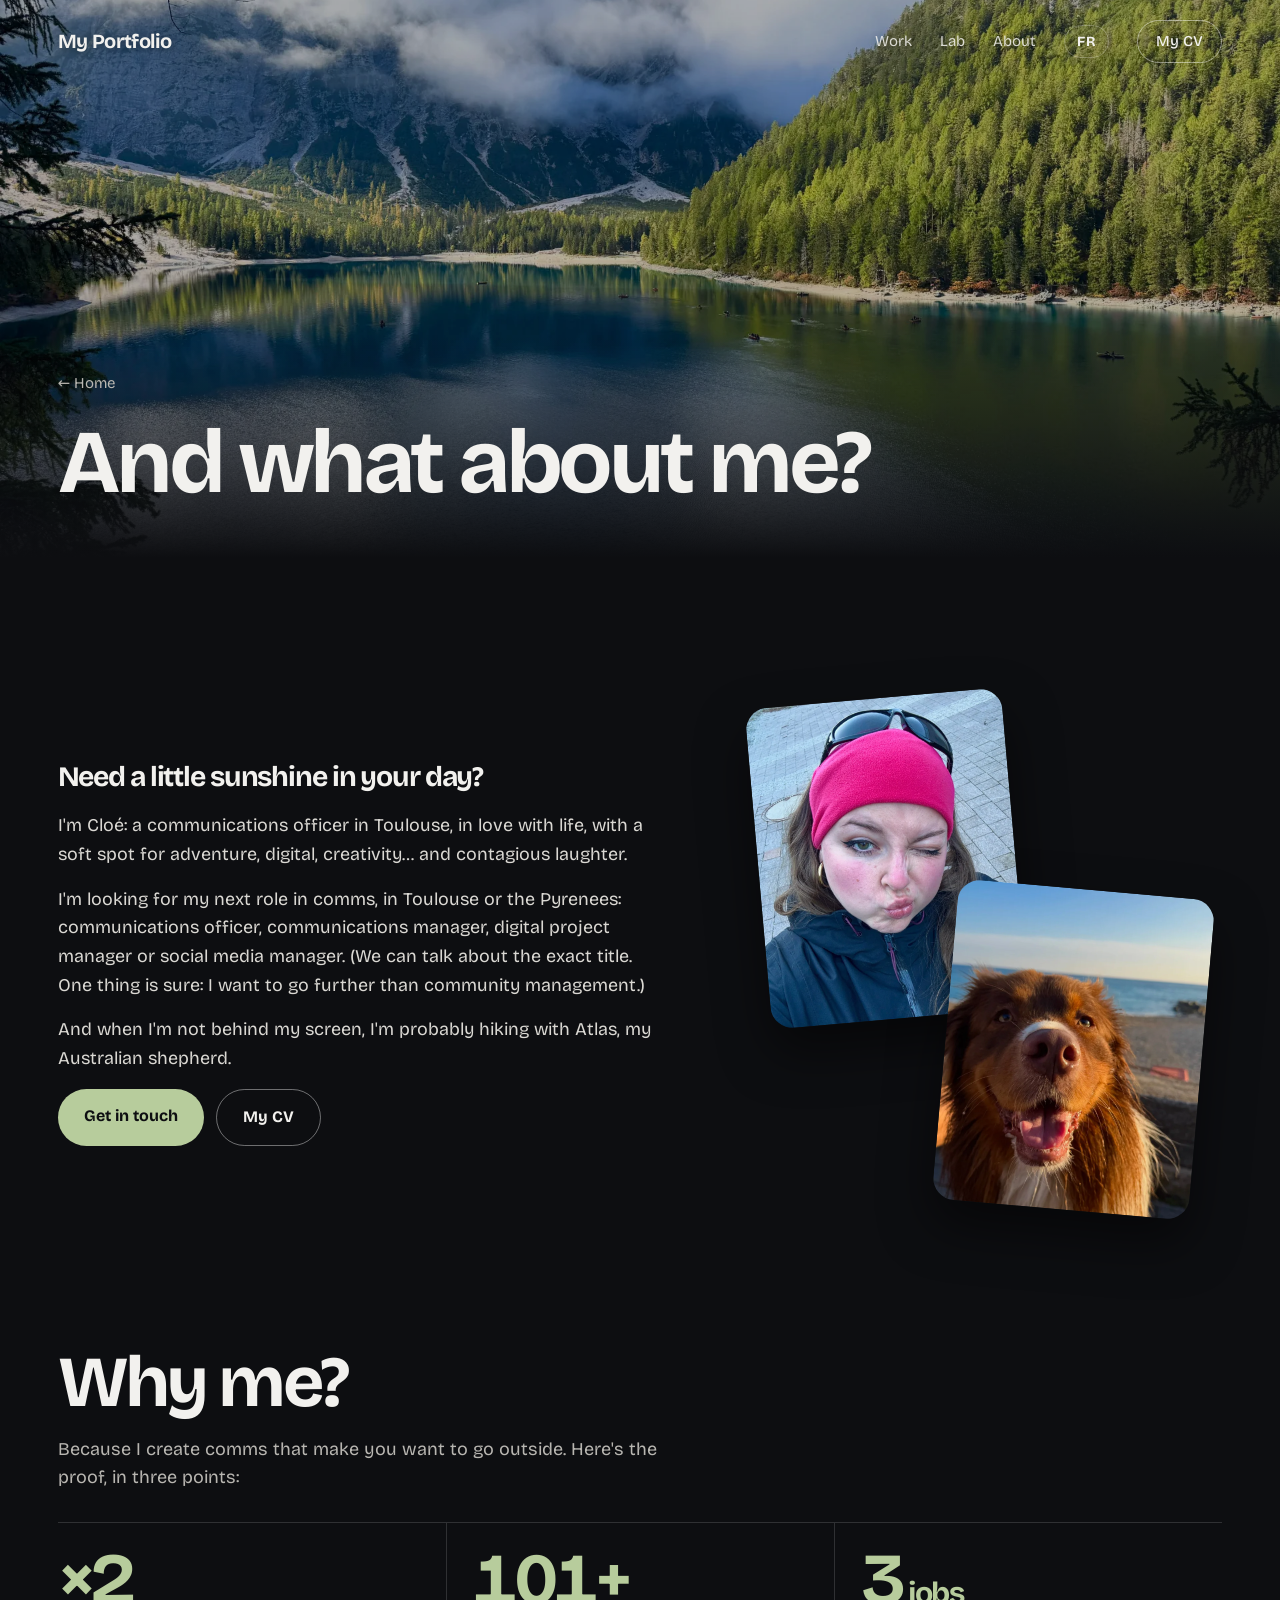
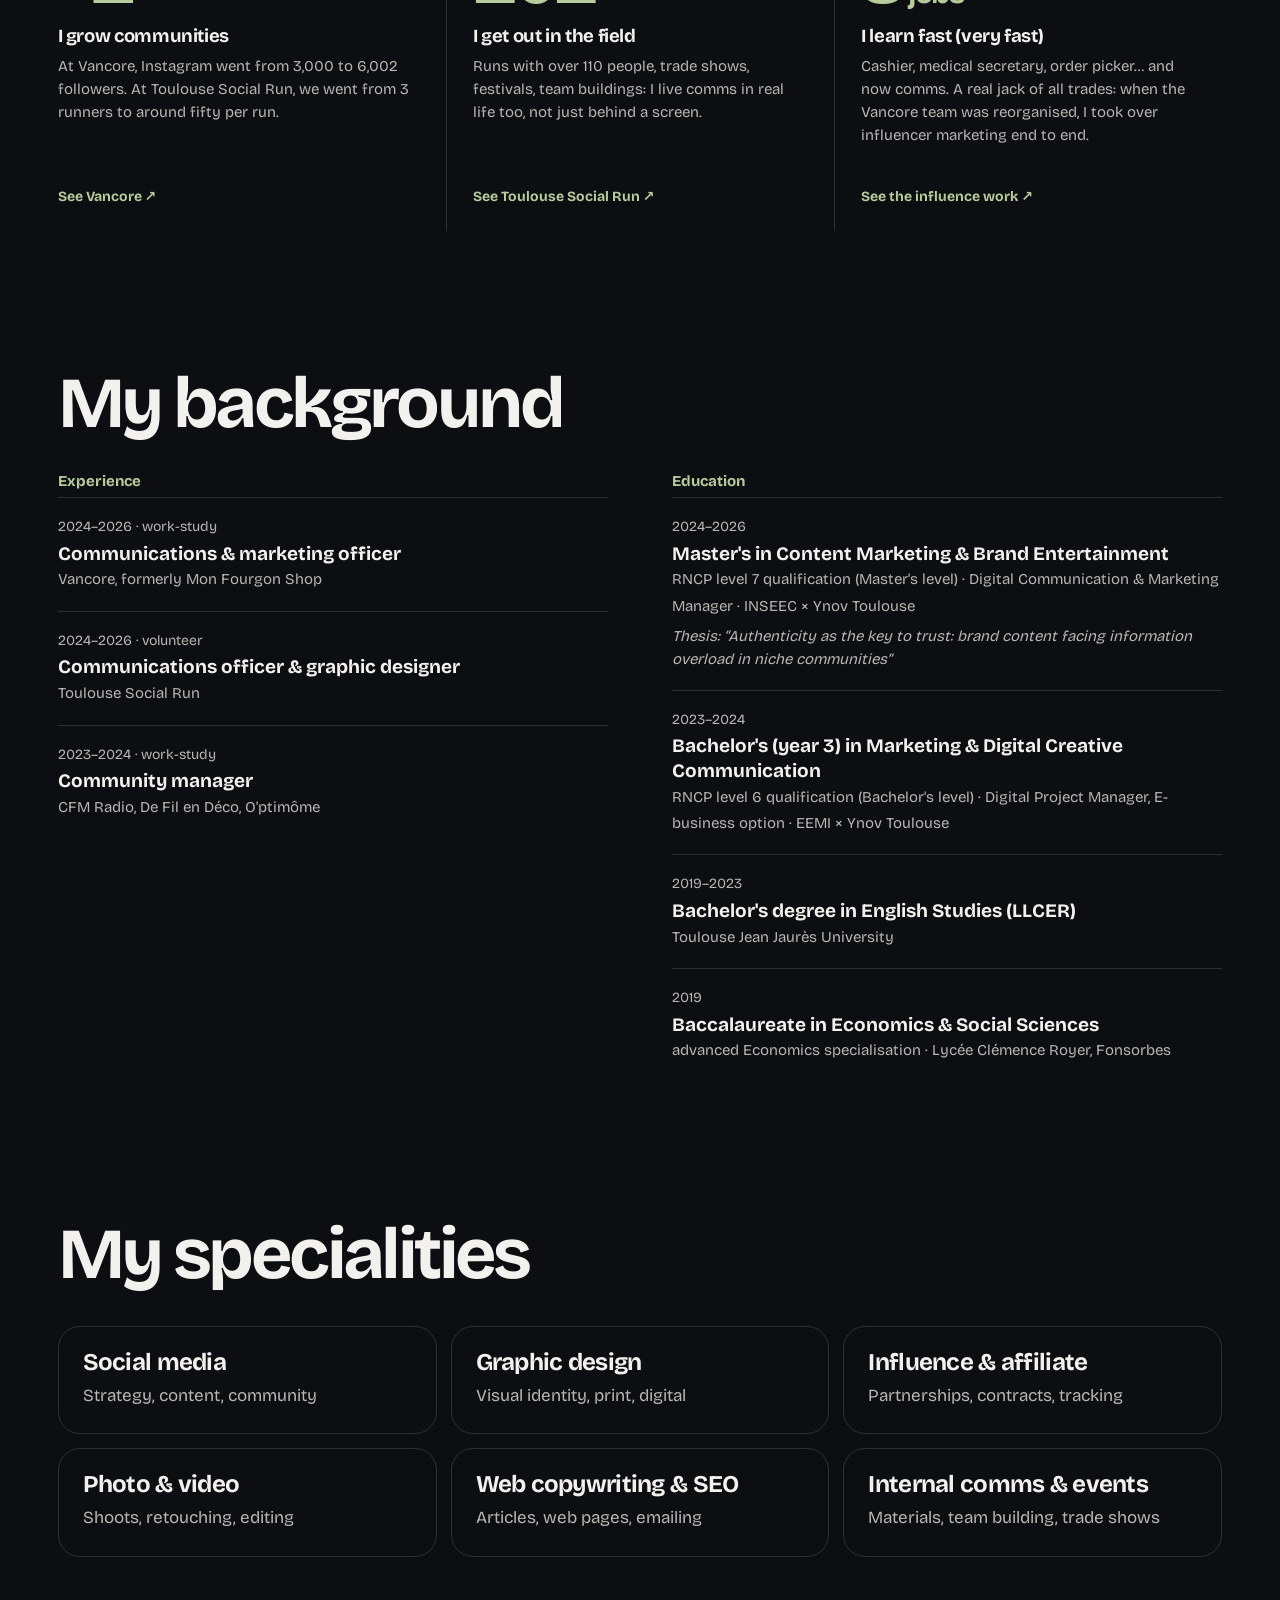
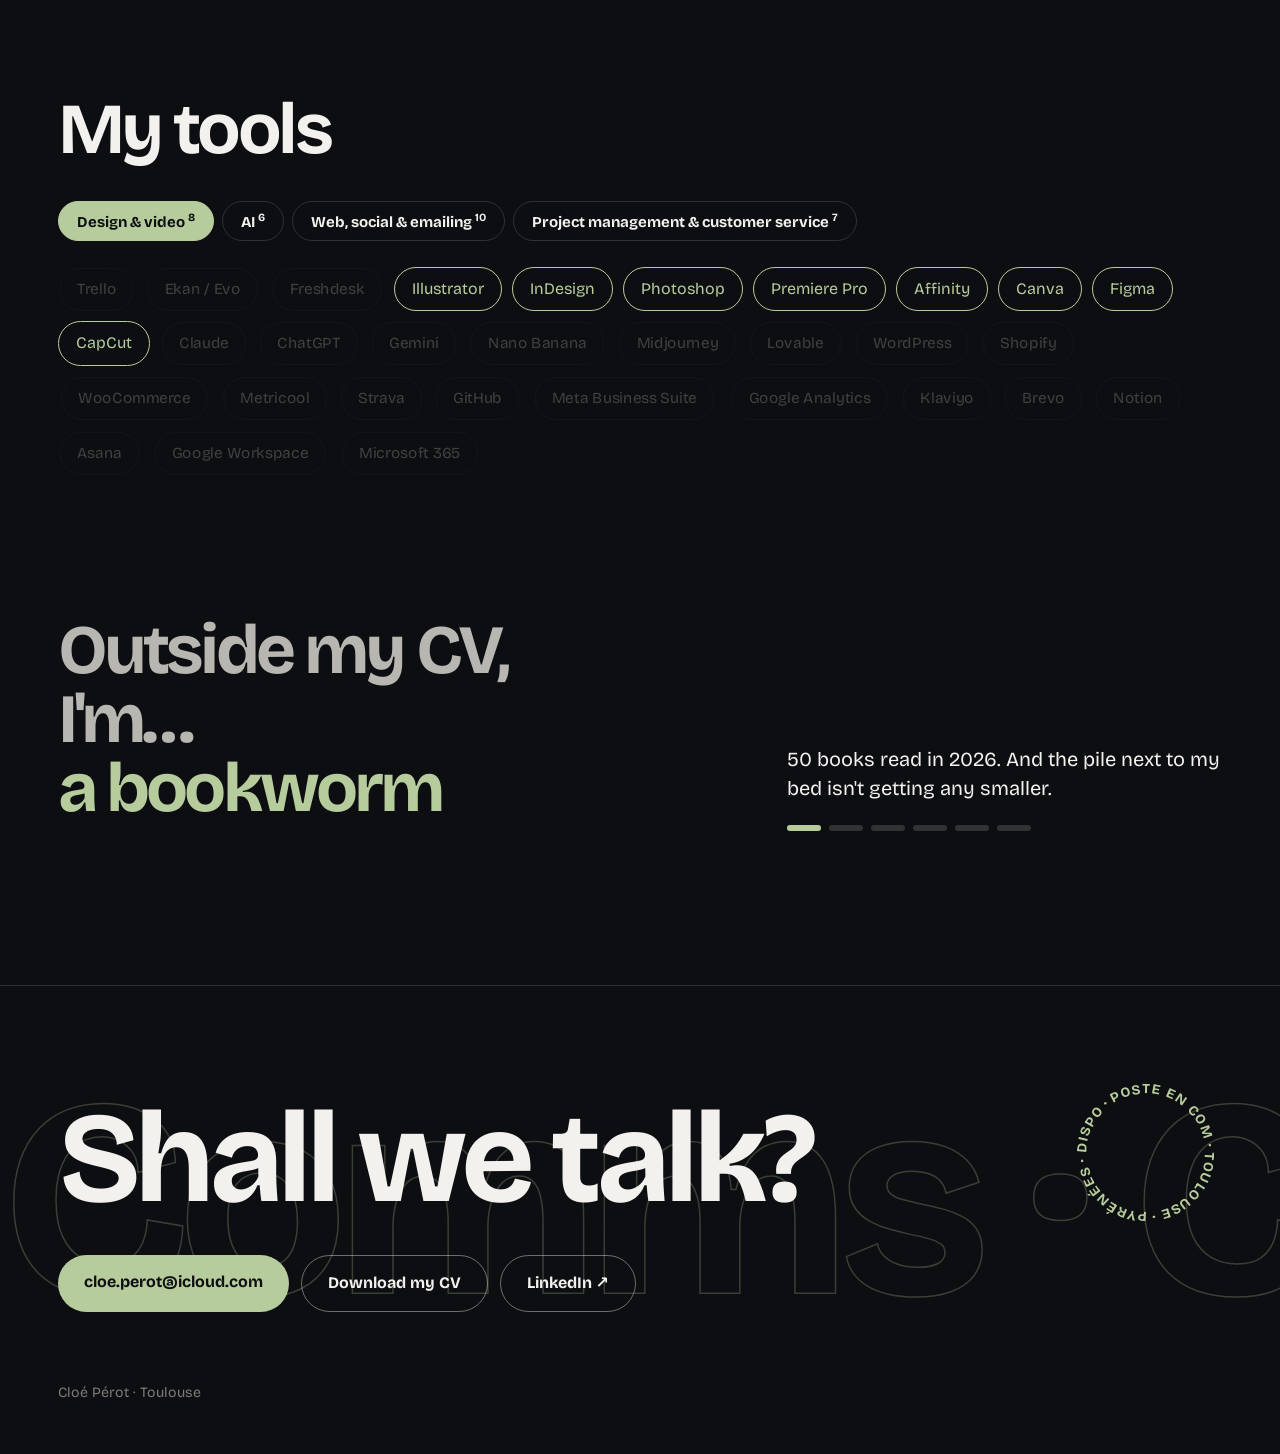
==== commit f98fcf8a: "À propos : retire la bordure noire de la photo d'Atlas Co-Authored-By: Claude Opus 5.5 <noreply@anth" ====
--- a/a-propos.html
+++ b/a-propos.html
@@ -12,7 +12,7 @@
 .duo-photos { position: relative; height: clamp(380px, 40vw, 520px); }
 .duo-photos img { position: absolute; width: 52%; aspect-ratio: 4 / 5; object-fit: cover; border-radius: 22px; box-shadow: 0 24px 50px rgba(0,0,0,.5); transition: rotate .5s cubic-bezier(.2,.8,.2,1), translate .5s cubic-bezier(.2,.8,.2,1); }
 .duo-photos img:first-child { left: 6%; top: 0; rotate: -5deg; }
-.duo-photos img:last-child { right: 4%; bottom: 0; rotate: 5deg; border: 5px solid var(--nuit); z-index: 1; }
+.duo-photos img:last-child { right: 4%; bottom: 0; rotate: 5deg; z-index: 1; }
 .duo-photos:hover img:first-child { rotate: -8deg; translate: -10px 0; }
 .duo-photos:hover img:last-child { rotate: 7deg; translate: 10px 0; }
 @media (max-width: 900px) { .bio { grid-template-columns: 1fr; } }
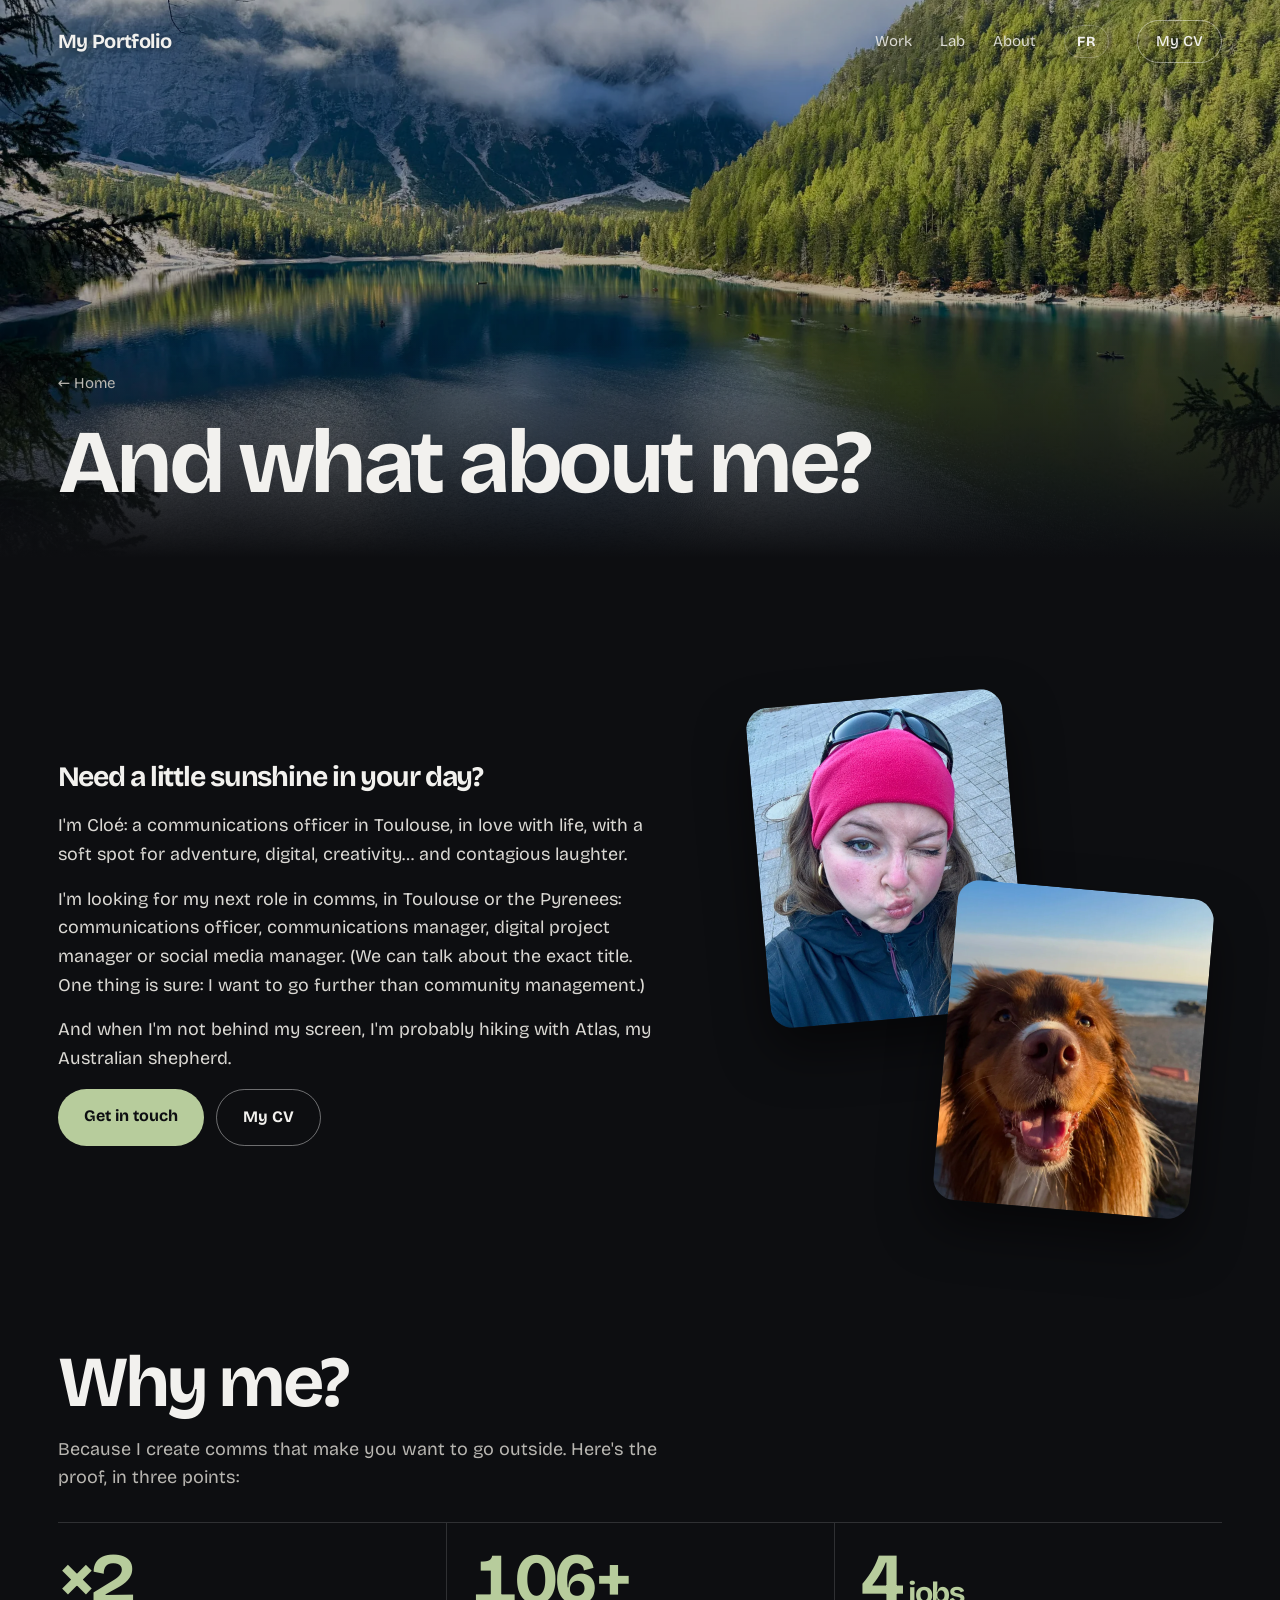
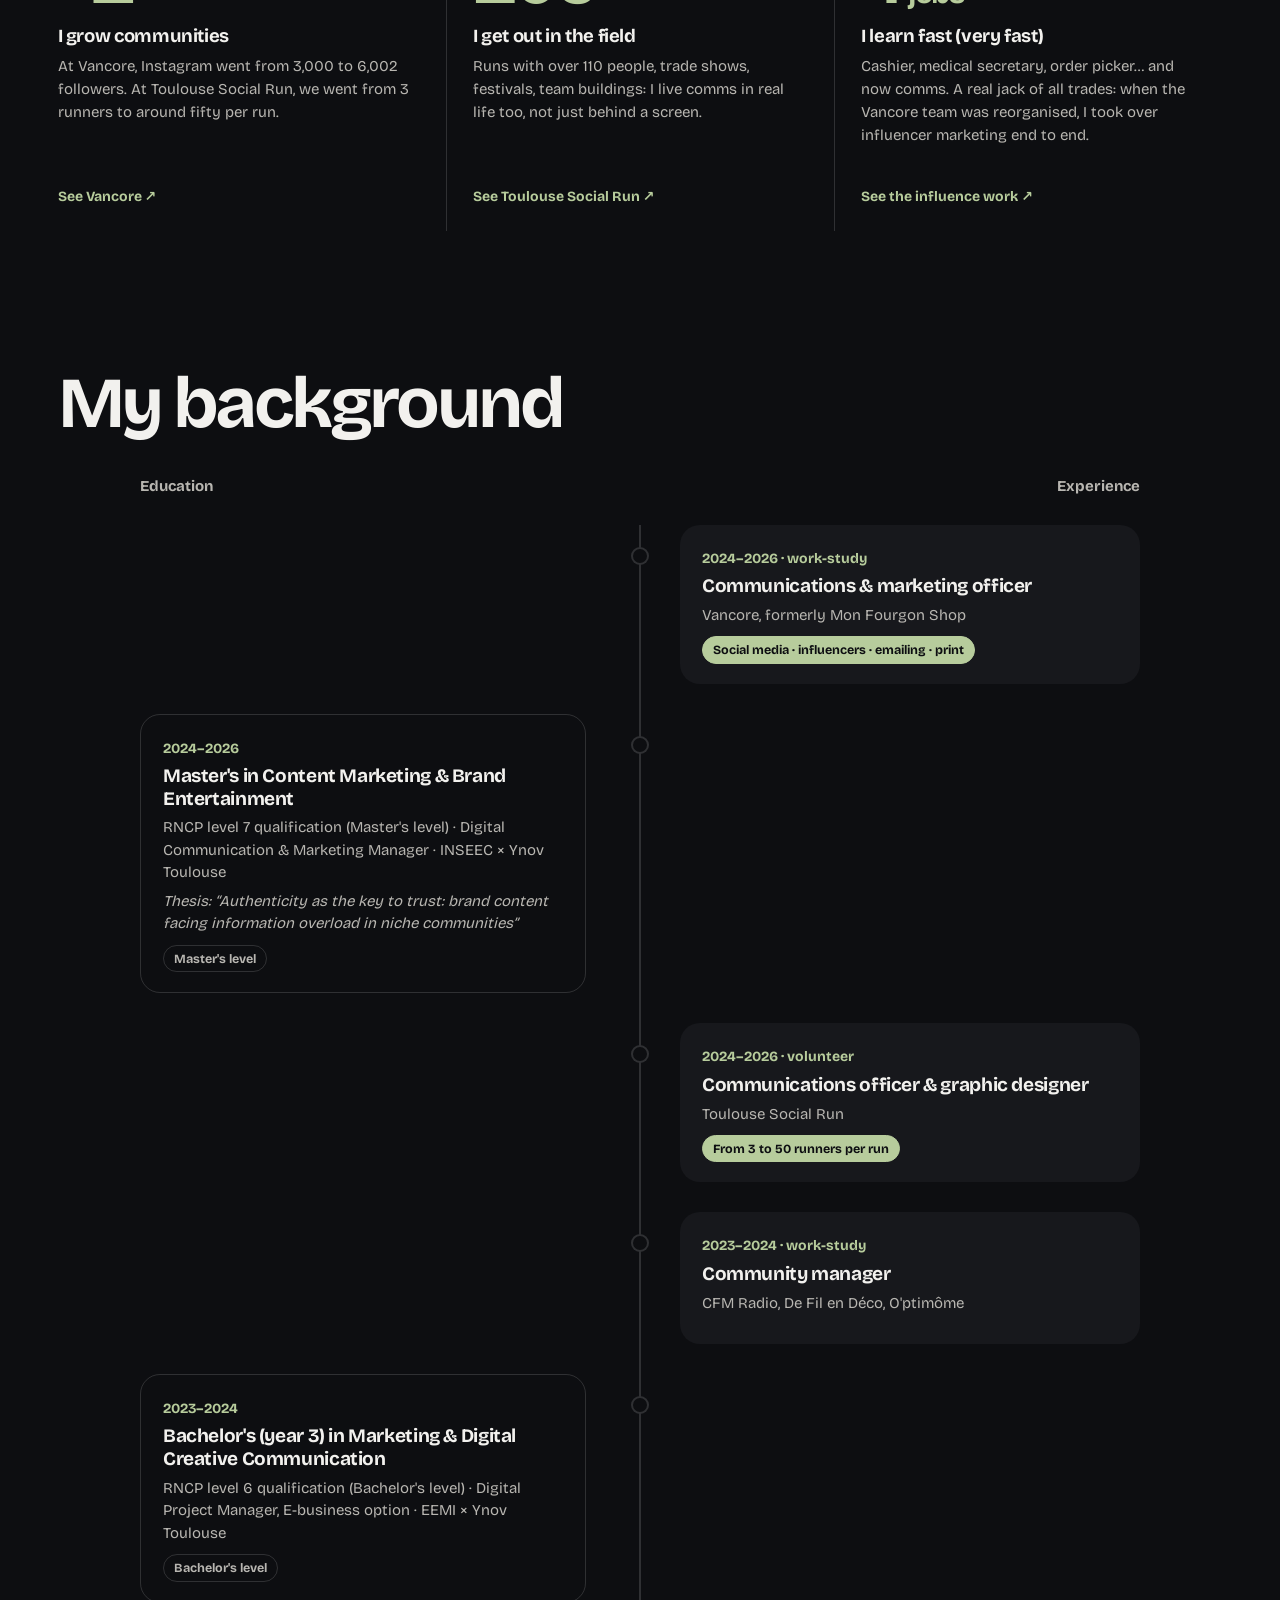
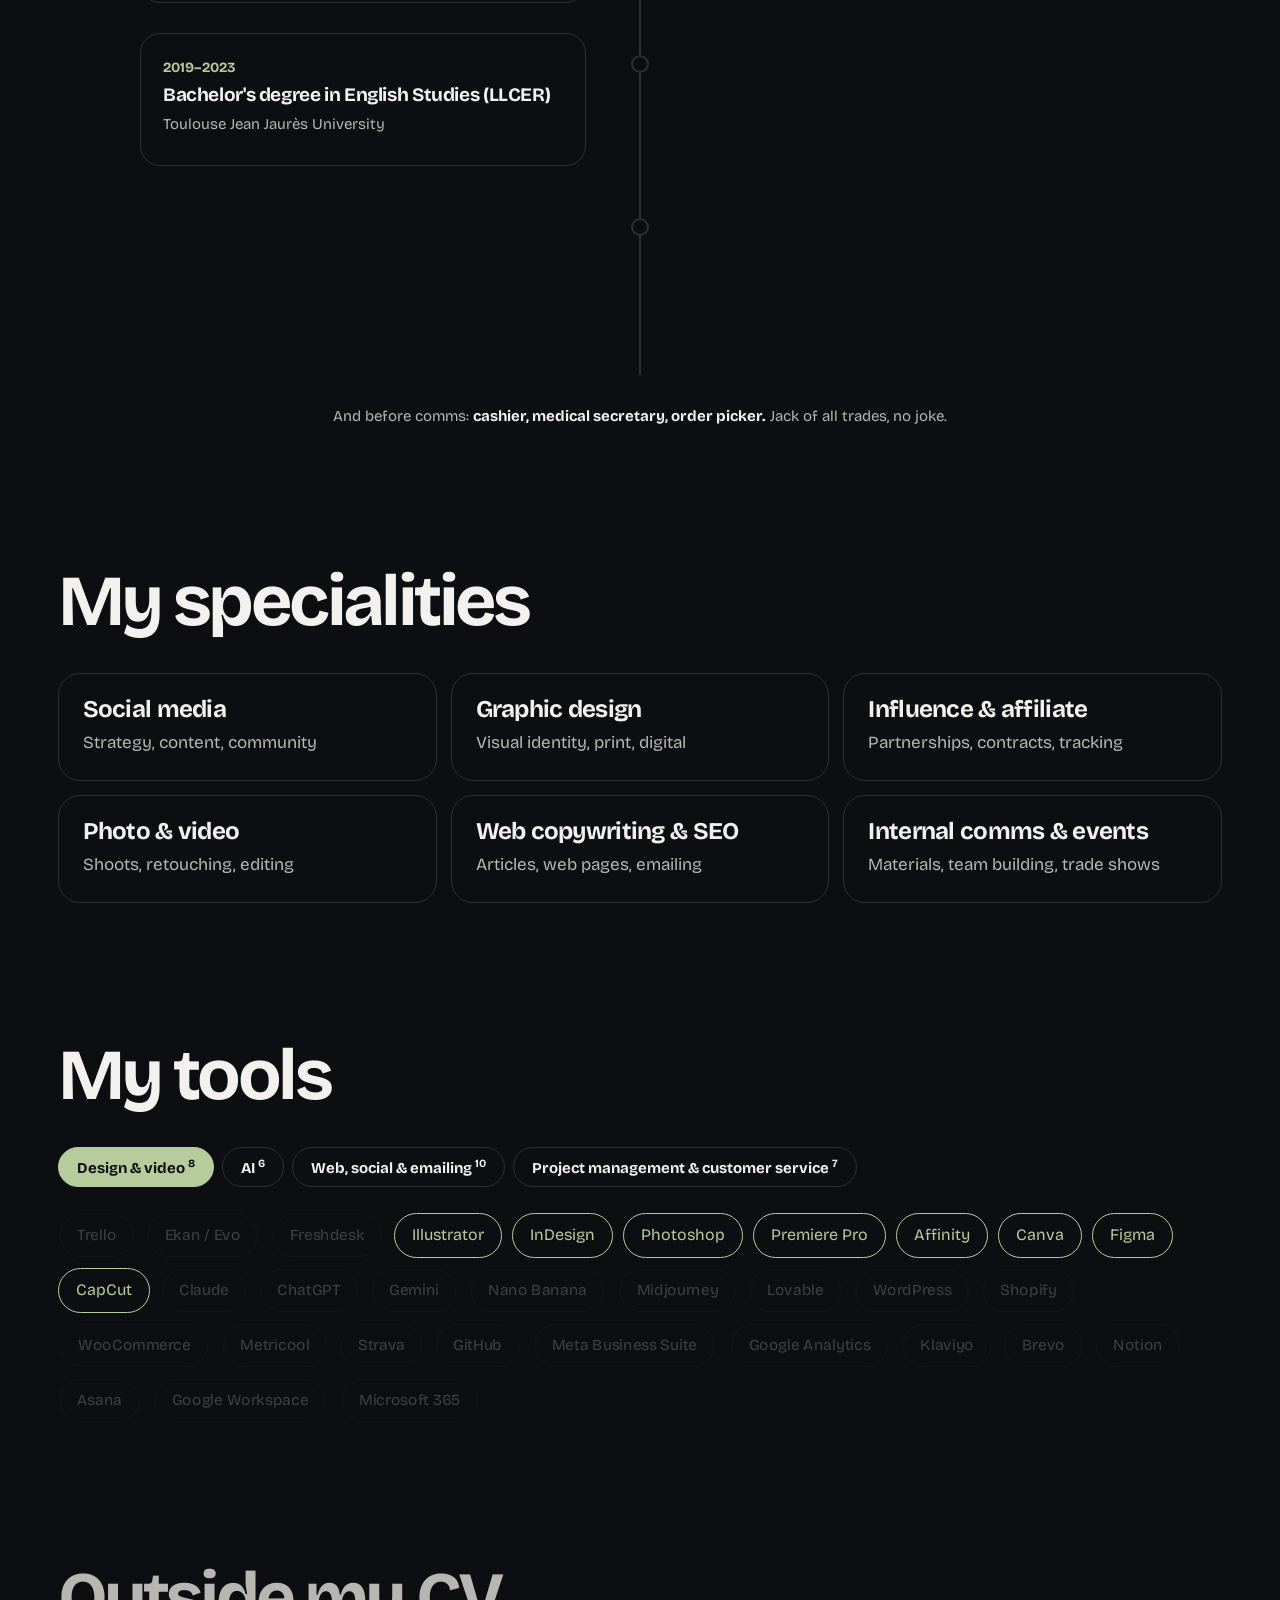
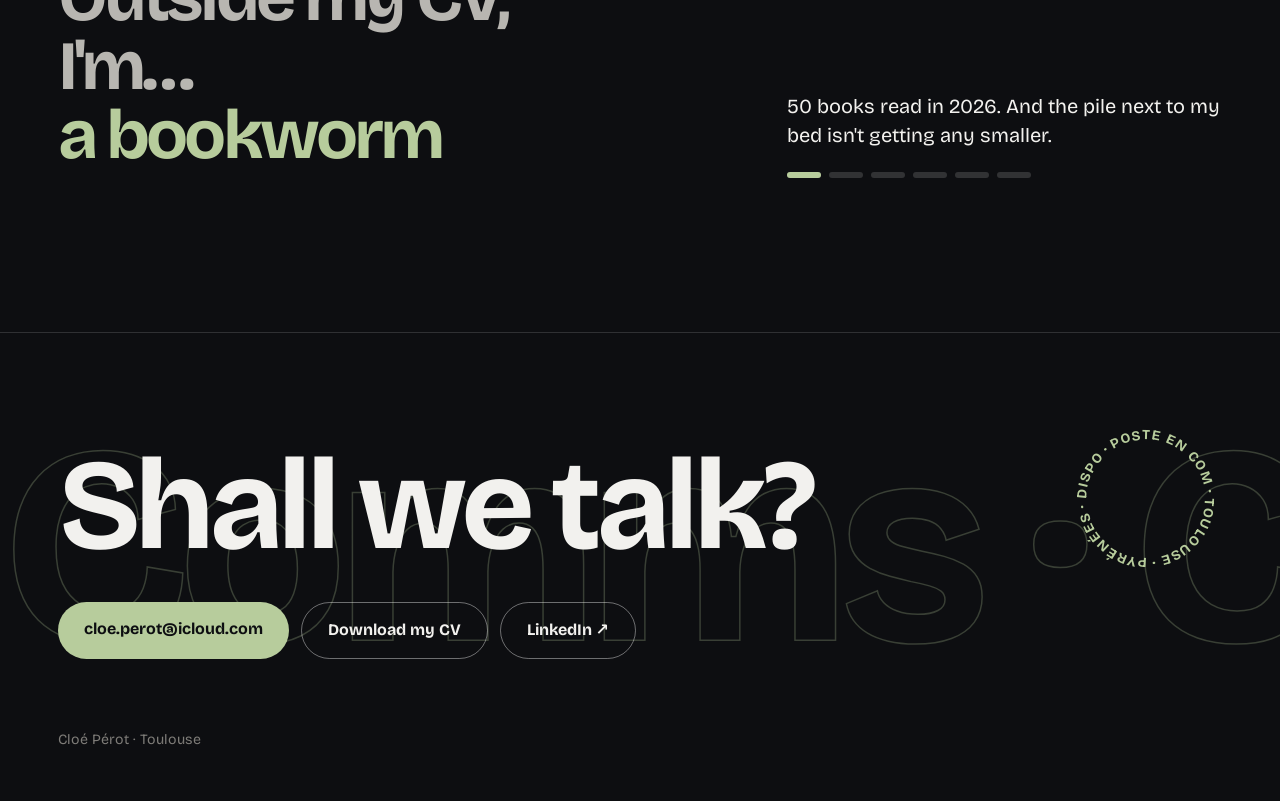
==== commit 6eb47bd5: "À propos : parcours en frise qui se remplit au scroll Co-Authored-By: Claude Opus 5.5 <noreply@anthr" ====
--- a/a-propos.html
+++ b/a-propos.html
@@ -81,25 +81,19 @@
 
   <section>
     <h2>Mon parcours</h2>
-    <div class="parcours">
-      <div>
-        <h3>Expériences</h3>
-        <ol>
-          <li><time>2024–2026 · alternance</time><b>Chargée de communication &amp; marketing</b><span>Vancore, ex Mon Fourgon Shop</span></li>
-          <li><time>2024–2026 · bénévole</time><b>Chargée de communication &amp; graphiste</b><span>Toulouse Social Run</span></li>
-          <li><time>2023–2024 · alternance</time><b>Community manager</b><span>CFM Radio, De Fil en Déco, O'ptimôme</span></li>
-        </ol>
-      </div>
-      <div>
-        <h3>Formation</h3>
-        <ol>
-          <li><time>2024–2026</time><b>Mastère Content Marketing &amp; Brand Entertainment</b><span>Titre RNCP niveau 7 · Manager de la communication et du marketing digital · INSEEC × Ynov Toulouse</span><span class="memoire">Mémoire&nbsp;: « L'authenticité comme clé de confiance : le brand content face à la saturation informationnelle dans les communautés de niche »</span></li>
-          <li><time>2023–2024</time><b>Bachelor 3 Marketing &amp; Communication Création Digitale</b><span>Titre RNCP niveau 6 · Chef de projets digitaux, option E-business · EEMI × Ynov Toulouse</span></li>
-          <li><time>2019–2023</time><b>Licence d'Études Anglophones (LLCER)</b><span>Université Toulouse Jean Jaurès</span></li>
-          <li><time>2019</time><b>Baccalauréat Économique &amp; Social</b><span>spécialité Économie approfondie · Lycée Clémence Royer, Fonsorbes</span></li>
-        </ol>
-      </div>
+    <div class="legende-frise"><span>Formation</span><span>Expériences</span></div>
+    <div class="frise-p" id="frise">
+      <div class="axe"><i></i></div>
+      <div class="etape d"><span class="point"></span><div class="carte"><time>2024–2026 · alternance</time><h3>Chargée de communication &amp; marketing</h3><p>Vancore, ex Mon Fourgon Shop</p><span class="tag vert">Social media · influence · emailing · print</span></div></div>
+      <div class="etape g"><span class="point"></span><div class="carte forma"><time>2024–2026</time><h3>Mastère Content Marketing &amp; Brand Entertainment</h3><p>Titre RNCP niveau 7 · Manager de la communication et du marketing digital · INSEEC × Ynov Toulouse<br><i>Mémoire&nbsp;: « L'authenticité comme clé de confiance&nbsp;: le brand content face à la saturation informationnelle dans les communautés de niche »</i></p><span class="tag">Bac +5</span></div></div>
+      <div class="etape d"><span class="point"></span><div class="carte"><time>2024–2026 · bénévole</time><h3>Chargée de communication &amp; graphiste</h3><p>Toulouse Social Run</p><span class="tag vert">De 3 à 50 coureurs par run</span></div></div>
+      <div class="etape d"><span class="point"></span><div class="carte"><time>2023–2024 · alternance</time><h3>Community manager</h3><p>CFM Radio, De Fil en Déco, O'ptimôme</p></div></div>
+      <div class="etape g"><span class="point"></span><div class="carte forma"><time>2023–2024</time><h3>Bachelor 3 Marketing &amp; Communication Création Digitale</h3><p>Titre RNCP niveau 6 · Chef de projets digitaux, option E-business · EEMI × Ynov Toulouse</p><span class="tag">Bac +3</span></div></div>
+      <div class="etape g"><span class="point"></span><div class="carte forma"><time>2019–2023</time><h3>Licence d'Études Anglophones (LLCER)</h3><p>Université Toulouse Jean Jaurès</p></div></div>
+      <div class="etape g"><span class="point"></span><div class="carte forma"><time>2019</time><h3>Baccalauréat Économique &amp; Social</h3><p>spécialité Économie approfondie · Lycée Clémence Royer, Fonsorbes</p></div></div>
     </div>
+    <p class="avant-com">Et avant la com&nbsp;: <b>caissière, secrétaire médicale, préparatrice de commandes.</b> Le mouton à 5 pattes, ce n'est pas une blague.</p>
+    <script>(function(){var f=document.getElementById("frise"),a=f.querySelector(".axe i"),e=f.querySelectorAll(".etape");function m(){var r=f.getBoundingClientRect(),h=innerHeight;a.style.transform="scaleY("+Math.max(0,Math.min(1,(h*.6-r.top)/r.height))+")";for(var i=0;i<e.length;i++)e[i].classList.toggle("vu",e[i].getBoundingClientRect().top<h*.62)}addEventListener("scroll",m,{passive:true});addEventListener("resize",m);m()})();</script>
   </section>
 
   <section>
--- a/assets/projet.css
+++ b/assets/projet.css
@@ -228,3 +228,26 @@
 @keyframes rempli { to { transform: scaleX(1); } }
 @media (max-width: 900px) { .hors-cv { grid-template-columns: 1fr; } }
 @media (prefers-reduced-motion: reduce) { .phrase .fen span, #explic p { transition: none; } }
+
+/* Parcours en frise */
+.legende-frise { display: flex; justify-content: space-between; max-width: 1000px; margin: 0 auto 26px; font-weight: 700; color: var(--doux); font-size: 15px; }
+.frise-p { position: relative; max-width: 1000px; margin: 0 auto; text-align: left; }
+.frise-p .axe { position: absolute; left: 50%; top: 0; bottom: 0; width: 2px; translate: -50% 0; background: var(--ligne); }
+.frise-p .axe i { position: absolute; inset: 0; background: var(--lilas); transform-origin: top; transform: scaleY(0); }
+.etape { display: grid; grid-template-columns: 1fr 80px 1fr; align-items: start; margin-bottom: 30px; }
+.etape .carte { background: var(--carte); border-radius: 20px; padding: 20px 22px; opacity: 0; transform: translateY(20px); transition: opacity .6s, transform .6s cubic-bezier(.2,.8,.2,1); }
+.etape.vu .carte { opacity: 1; transform: none; }
+.etape.g .carte { grid-column: 1; grid-row: 1; } .etape.d .carte { grid-column: 3; grid-row: 1; }
+.etape .point { grid-column: 2; grid-row: 1; justify-self: center; margin-top: 22px; width: 18px; height: 18px; border-radius: 50%; background: var(--nuit); border: 2px solid var(--ligne); transition: background .4s, border-color .4s, scale .4s cubic-bezier(.34,1.56,.64,1); z-index: 1; }
+.etape.vu .point { background: var(--lilas); border-color: var(--lilas); scale: 1.2; }
+.etape time { font-size: 14px; color: var(--lilas); font-weight: 700; }
+.etape h3 { font-size: 19px; letter-spacing: -0.02em; line-height: 1.2; margin: 4px 0 6px; }
+.etape p { margin: 0 0 10px; color: var(--doux); font-size: 15px; line-height: 1.5; }
+.etape p i { display: block; margin-top: 6px; }
+.etape .carte.forma { background: none; border: 1px solid var(--ligne); }
+.etape .tag { display: inline-block; font-size: 12.5px; font-weight: 700; padding: 3px 10px; border-radius: 99px; border: 1px solid var(--ligne); color: var(--doux); }
+.etape .tag.vert { background: var(--lilas); color: var(--nuit); border-color: var(--lilas); }
+.avant-com { text-align: center; color: var(--doux); font-size: 15px; margin: 10px auto 0; max-width: 70ch; }
+.avant-com b { color: var(--texte); }
+@media (max-width: 800px) { .frise-p .axe { left: 9px; } .etape { grid-template-columns: 20px 1fr; gap: 14px; } .etape .point { grid-column: 1; } .etape.g .carte, .etape.d .carte { grid-column: 2; } .legende-frise { display: none; } .avant-com { text-align: left; } }
+@media (prefers-reduced-motion: reduce) { .etape .carte { opacity: 1; transform: none; transition: none; } }
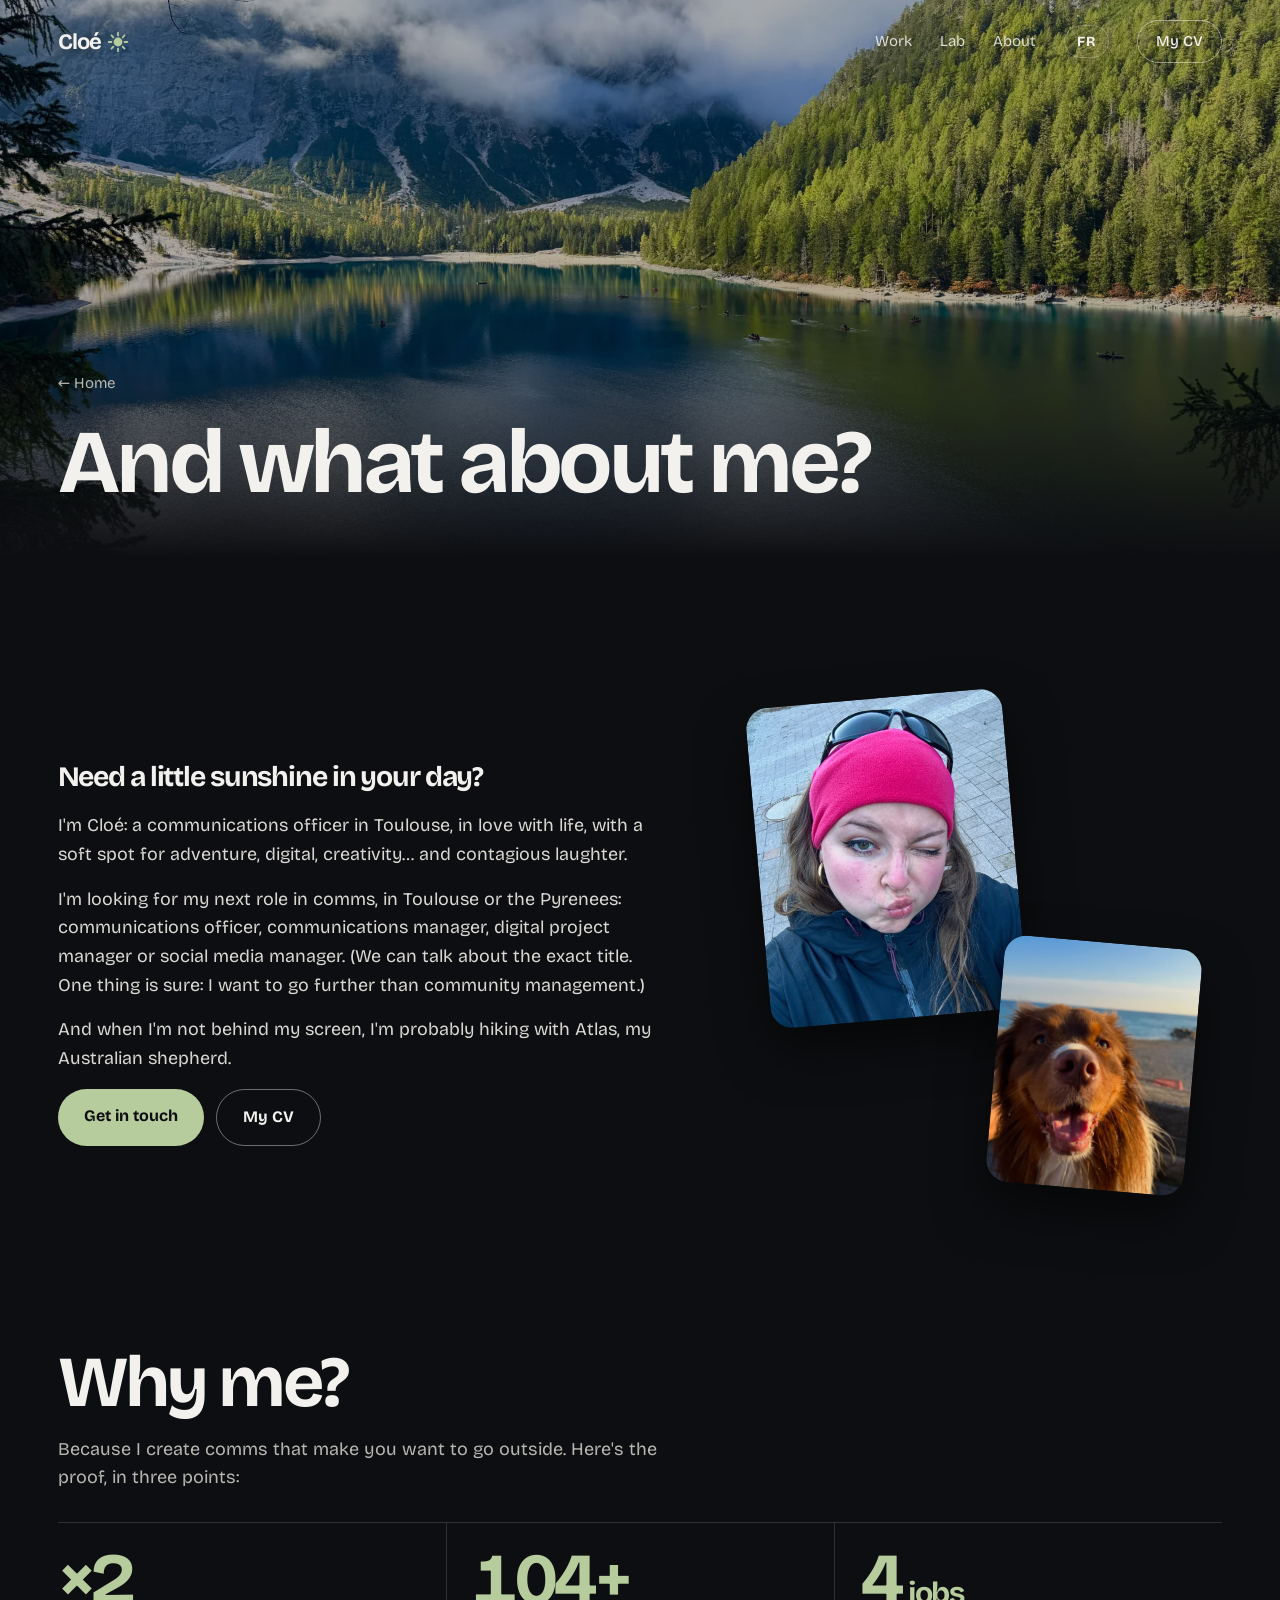
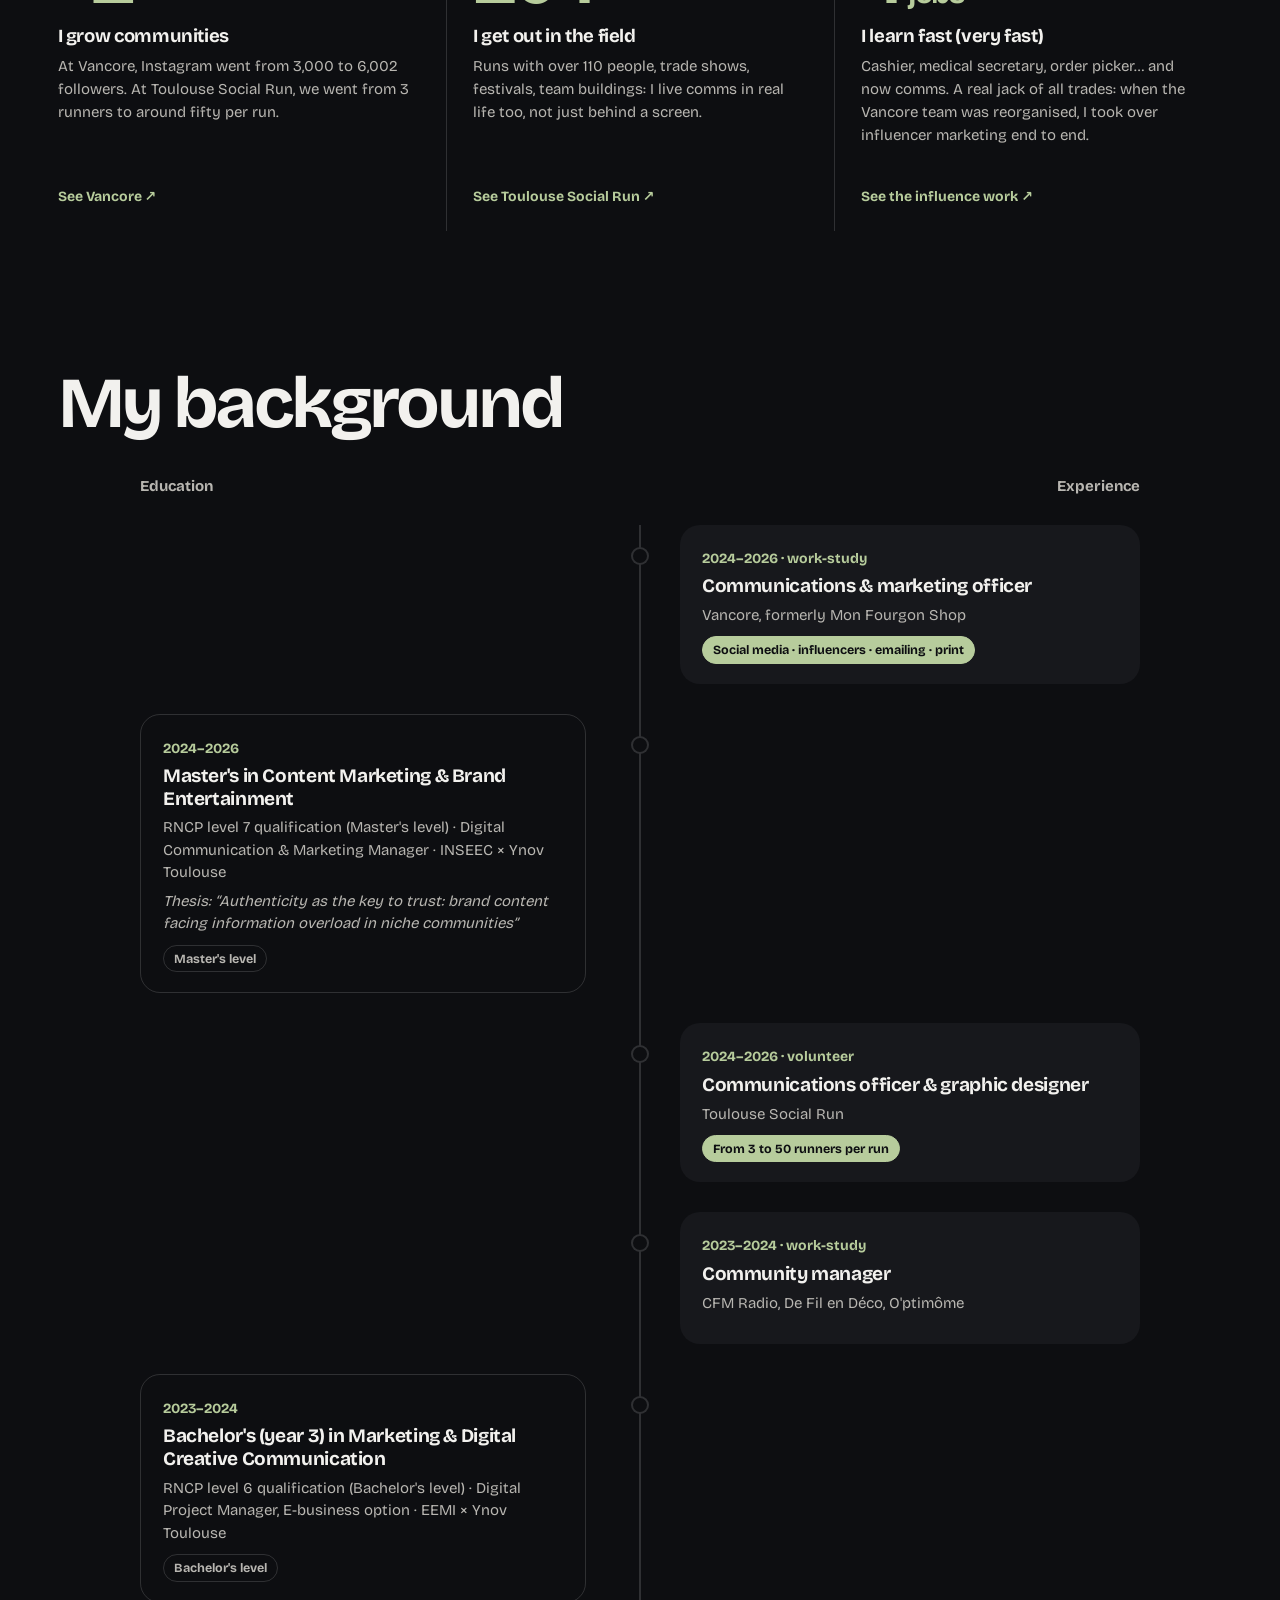
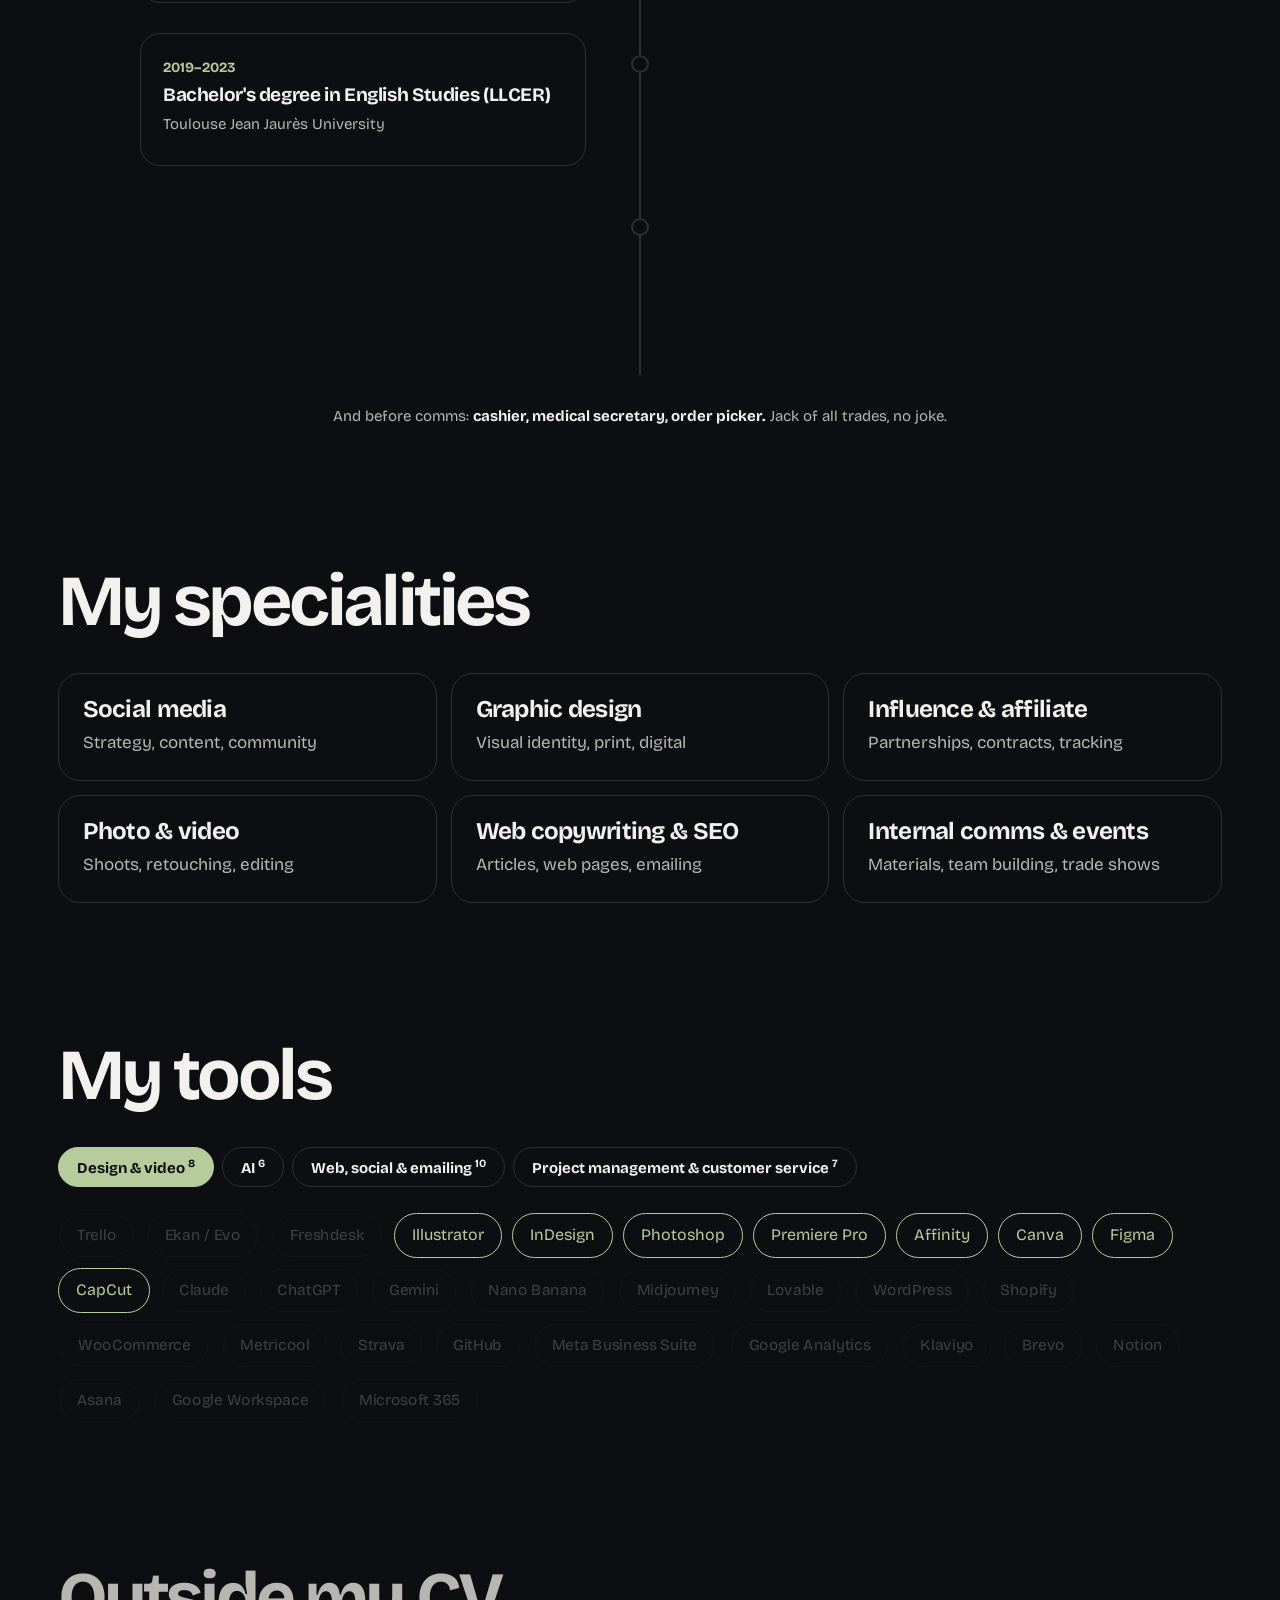
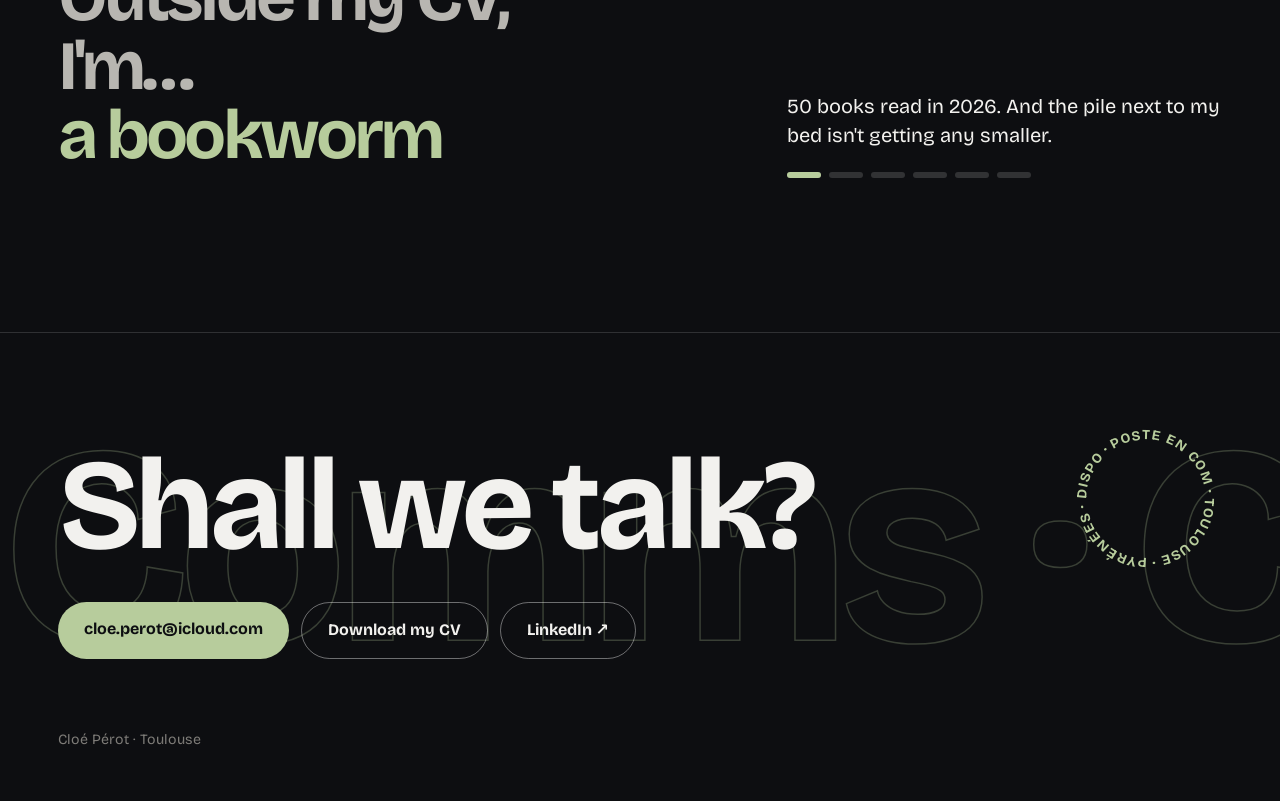
==== commit 941a6c44: "Menu : logo Cloé avec soleil, photo d'Atlas plus petite Co-Authored-By: Claude Opus 5.5 <noreply@ant" ====
--- a/a-propos.html
+++ b/a-propos.html
@@ -12,7 +12,7 @@
 .duo-photos { position: relative; height: clamp(380px, 40vw, 520px); }
 .duo-photos img { position: absolute; width: 52%; aspect-ratio: 4 / 5; object-fit: cover; border-radius: 22px; box-shadow: 0 24px 50px rgba(0,0,0,.5); transition: rotate .5s cubic-bezier(.2,.8,.2,1), translate .5s cubic-bezier(.2,.8,.2,1); }
 .duo-photos img:first-child { left: 6%; top: 0; rotate: -5deg; }
-.duo-photos img:last-child { right: 4%; bottom: 0; rotate: 5deg; z-index: 1; }
+.duo-photos img:last-child { right: 6%; bottom: 4%; width: 40%; rotate: 5deg; z-index: 1; }
 .duo-photos:hover img:first-child { rotate: -8deg; translate: -10px 0; }
 .duo-photos:hover img:last-child { rotate: 7deg; translate: 10px 0; }
 @media (max-width: 900px) { .bio { grid-template-columns: 1fr; } }
@@ -46,7 +46,7 @@
 <body class="">
 
 <header class="menu" id="menu">
-  <a class="nom" href="index.html">Mon Portfolio</a>
+  <a class="nom" href="index.html" aria-label="Cloé Pérot, accueil">Cloé<svg viewBox="0 0 100 100" aria-hidden="true"><g fill="#b7cc9c"><circle cx="50" cy="50" r="20"/><rect x="46" y="4" width="8" height="20" rx="4"/><rect x="46" y="4" width="8" height="20" rx="4" transform="rotate(45 50 50)"/><rect x="46" y="4" width="8" height="20" rx="4" transform="rotate(90 50 50)"/><rect x="46" y="4" width="8" height="20" rx="4" transform="rotate(135 50 50)"/><rect x="46" y="4" width="8" height="20" rx="4" transform="rotate(180 50 50)"/><rect x="46" y="4" width="8" height="20" rx="4" transform="rotate(225 50 50)"/><rect x="46" y="4" width="8" height="20" rx="4" transform="rotate(270 50 50)"/><rect x="46" y="4" width="8" height="20" rx="4" transform="rotate(315 50 50)"/></g></svg></a>
   <nav aria-label="Navigation principale">
     <a href="index.html#projets">Projets pro</a>
     <a href="labo.html" class="opt">Labo</a>
--- a/assets/base.css
+++ b/assets/base.css
@@ -14,7 +14,9 @@
 /* menu */
 .menu { position: fixed; inset: 0 0 auto 0; z-index: 10; display: flex; justify-content: space-between; align-items: center; padding: 20px var(--m); transition: background 0.3s, padding 0.3s; }
 .menu.fond { background: color-mix(in srgb, var(--nuit) 80%, transparent); backdrop-filter: blur(14px); -webkit-backdrop-filter: blur(14px); padding-top: 14px; padding-bottom: 14px; }
-.menu .nom { font-weight: 800; font-size: 20px; letter-spacing: -0.03em; }
+.menu .nom { font-weight: 800; font-size: 22px; letter-spacing: -0.045em; display: inline-flex; align-items: center; gap: 6px; }
+.menu .nom svg { width: 22px; height: 22px; transition: rotate .8s cubic-bezier(.2,.8,.2,1); }
+.menu .nom:hover svg { rotate: 180deg; }
 .menu nav { display: flex; gap: 28px; align-items: center; font-size: 15px; }
 .menu nav a:not(.cv) { opacity: 0.85; } .menu nav a:not(.cv):hover { opacity: 1; }
 .cv { border: 1px solid rgba(255,255,255,0.45); padding: 9px 18px; border-radius: 999px; font-weight: 500; }
--- a/assets/projet.css
+++ b/assets/projet.css
@@ -159,6 +159,8 @@
 .reels .son-bt { position: absolute; right: 10px; bottom: 10px; width: 40px; height: 40px; border-radius: 50%; border: 0; background: rgba(13,14,17,0.72); color: #fff; font-size: 17px; cursor: pointer; display: grid; place-items: center; }
 .reels .son-bt::before { content: "🔇"; }
 .reels figure.son .son-bt { background: var(--lilas); }
+.reels .revoir-bt { position: absolute; right: 58px; bottom: 10px; width: 40px; height: 40px; border-radius: 50%; border: 0; background: rgba(13,14,17,0.72); color: #fff; font: 700 20px/1 system-ui, sans-serif; cursor: pointer; display: grid; place-items: center; transition: background .2s, color .2s, rotate .4s; }
+.reels .revoir-bt:hover { background: var(--lilas); color: var(--nuit); rotate: -180deg; }
 .reels figure.son .son-bt::before { content: "🔊"; }
 @media (hover: hover) {
   .reels:has(figure:hover) figure:not(:hover) { opacity: 0.35; filter: grayscale(0.6); }
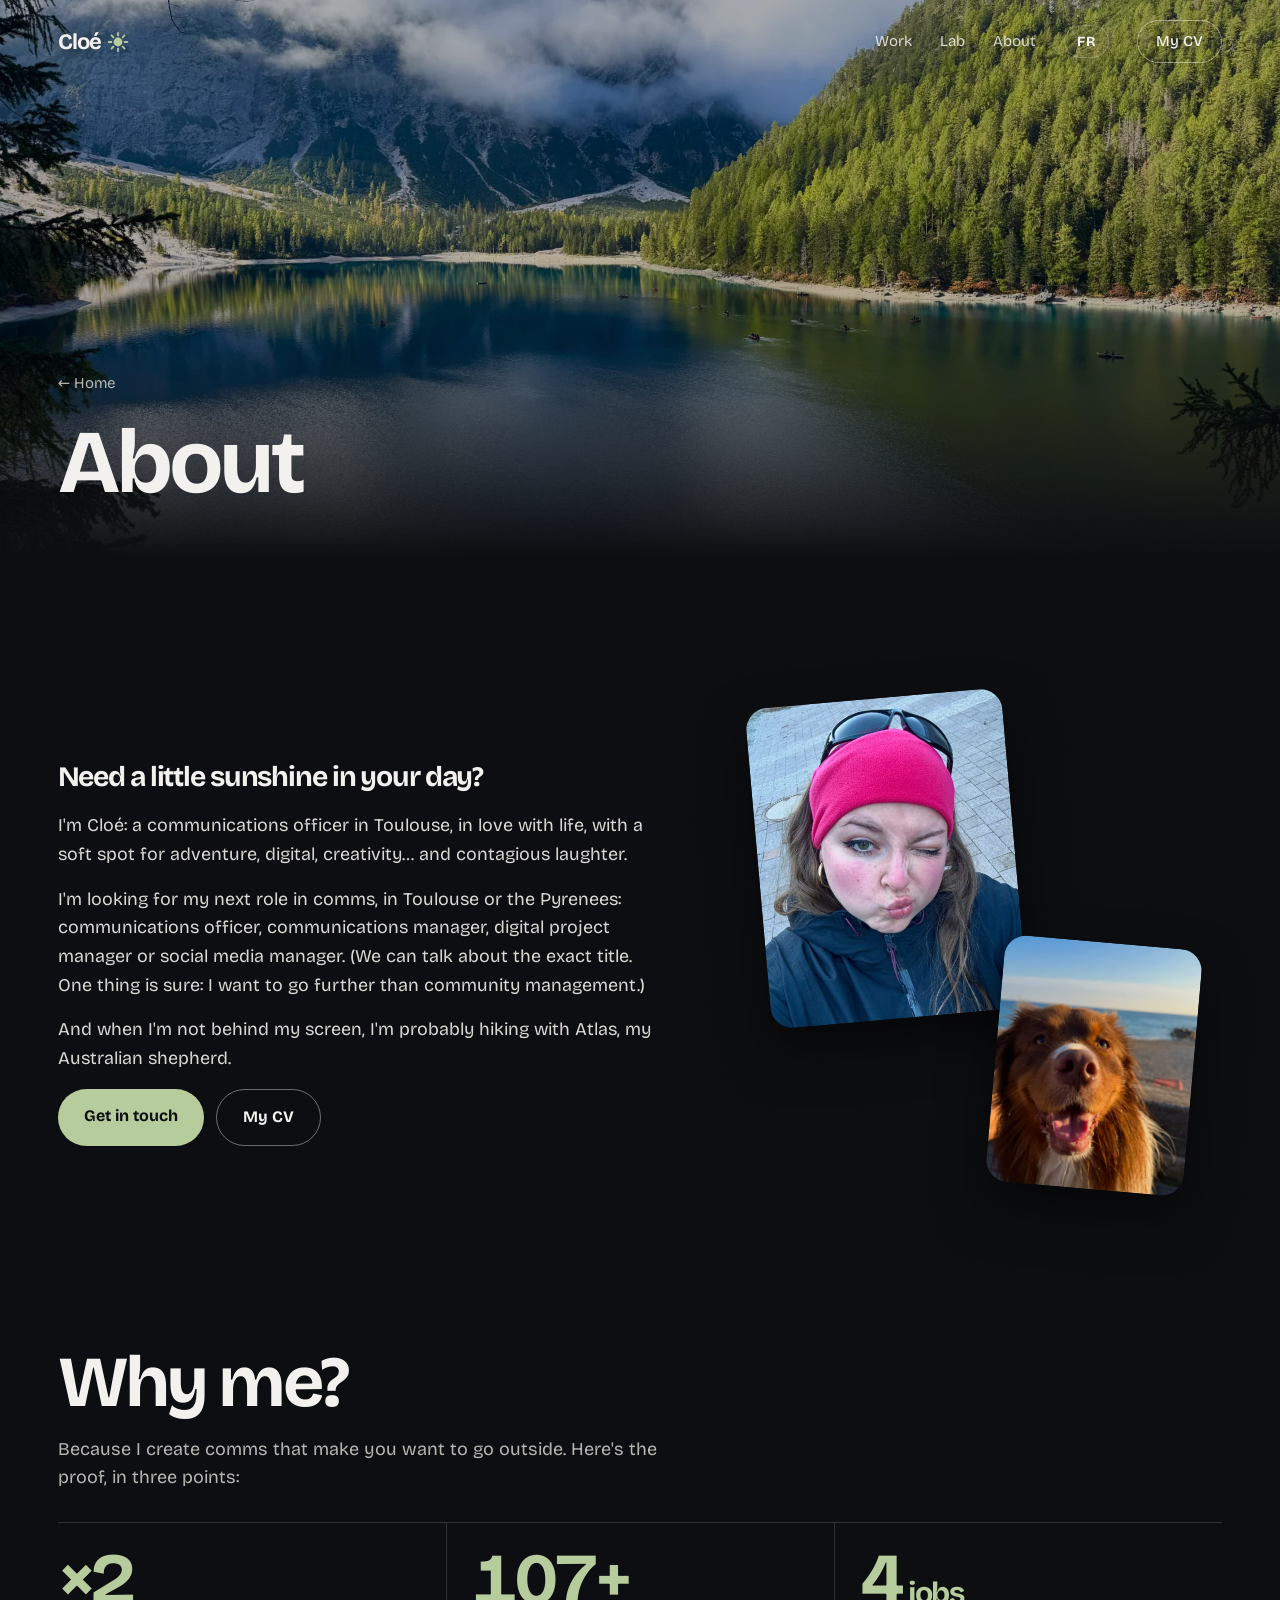
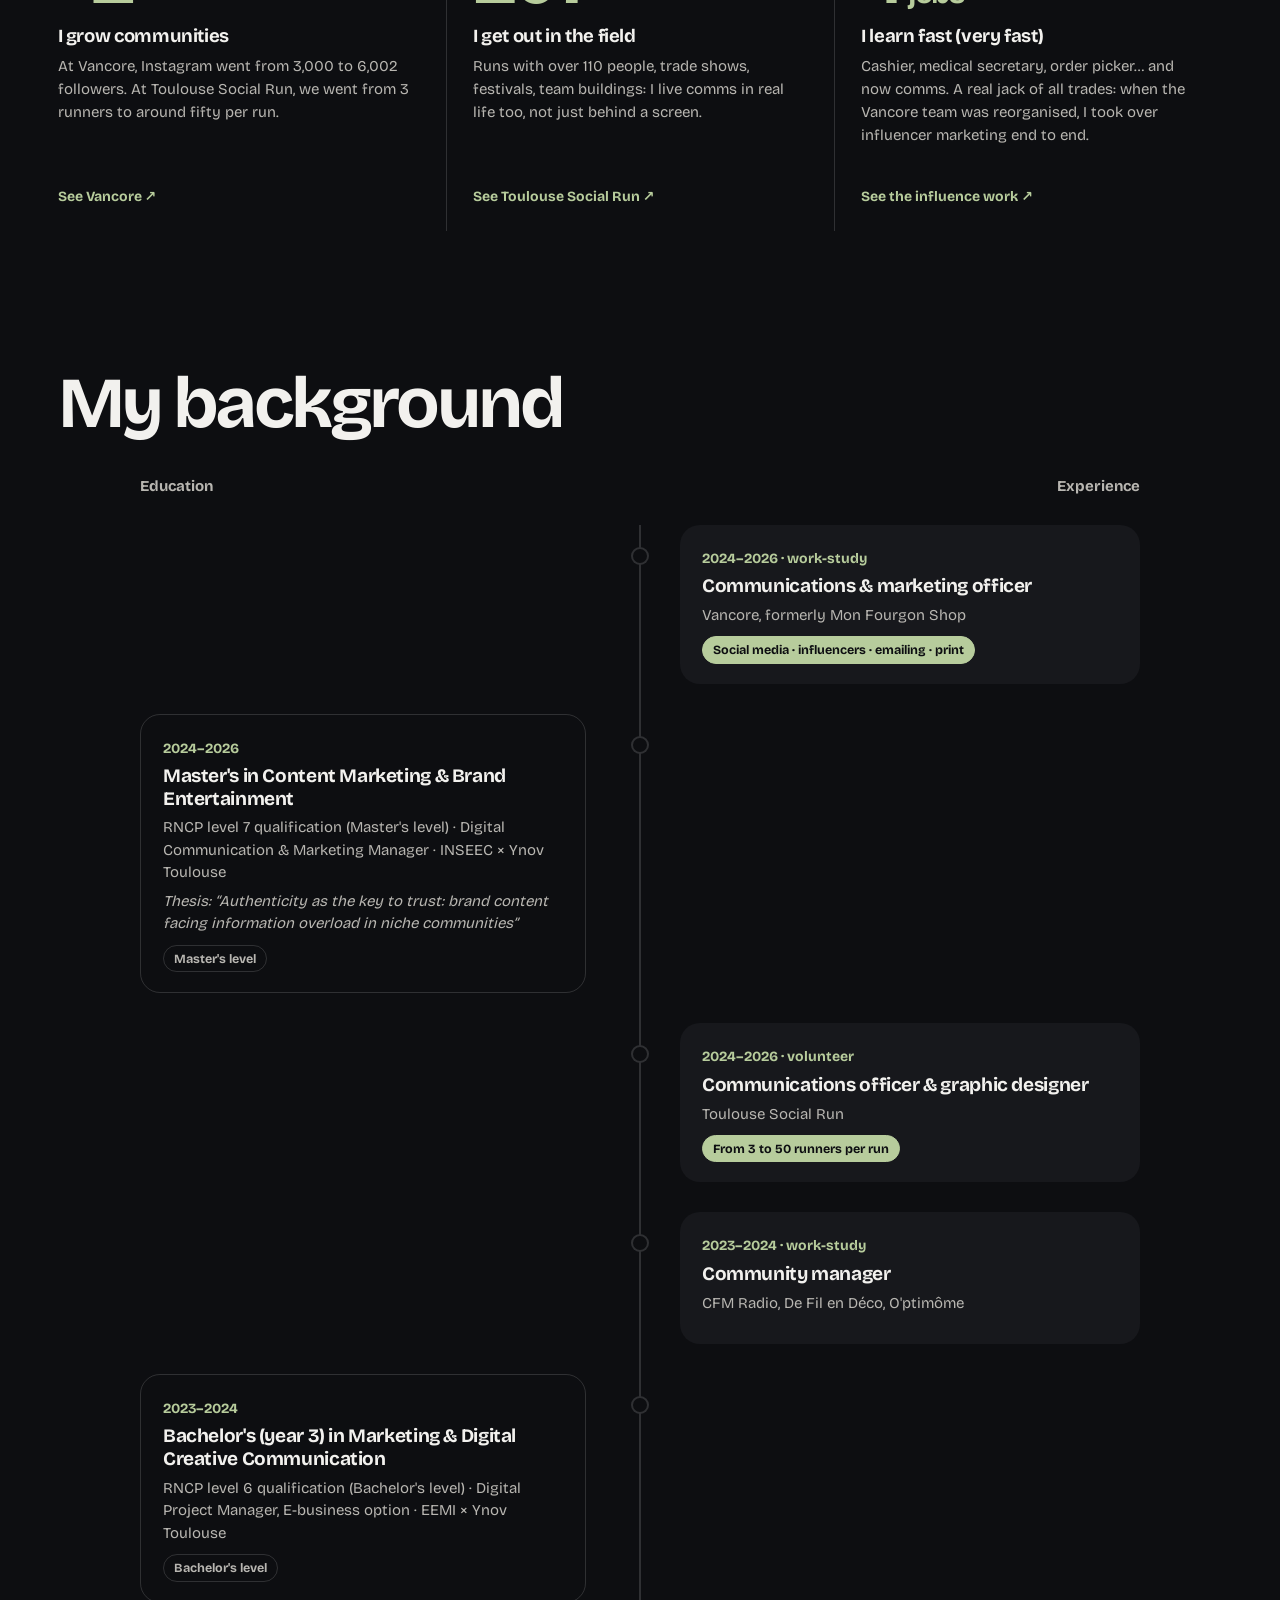
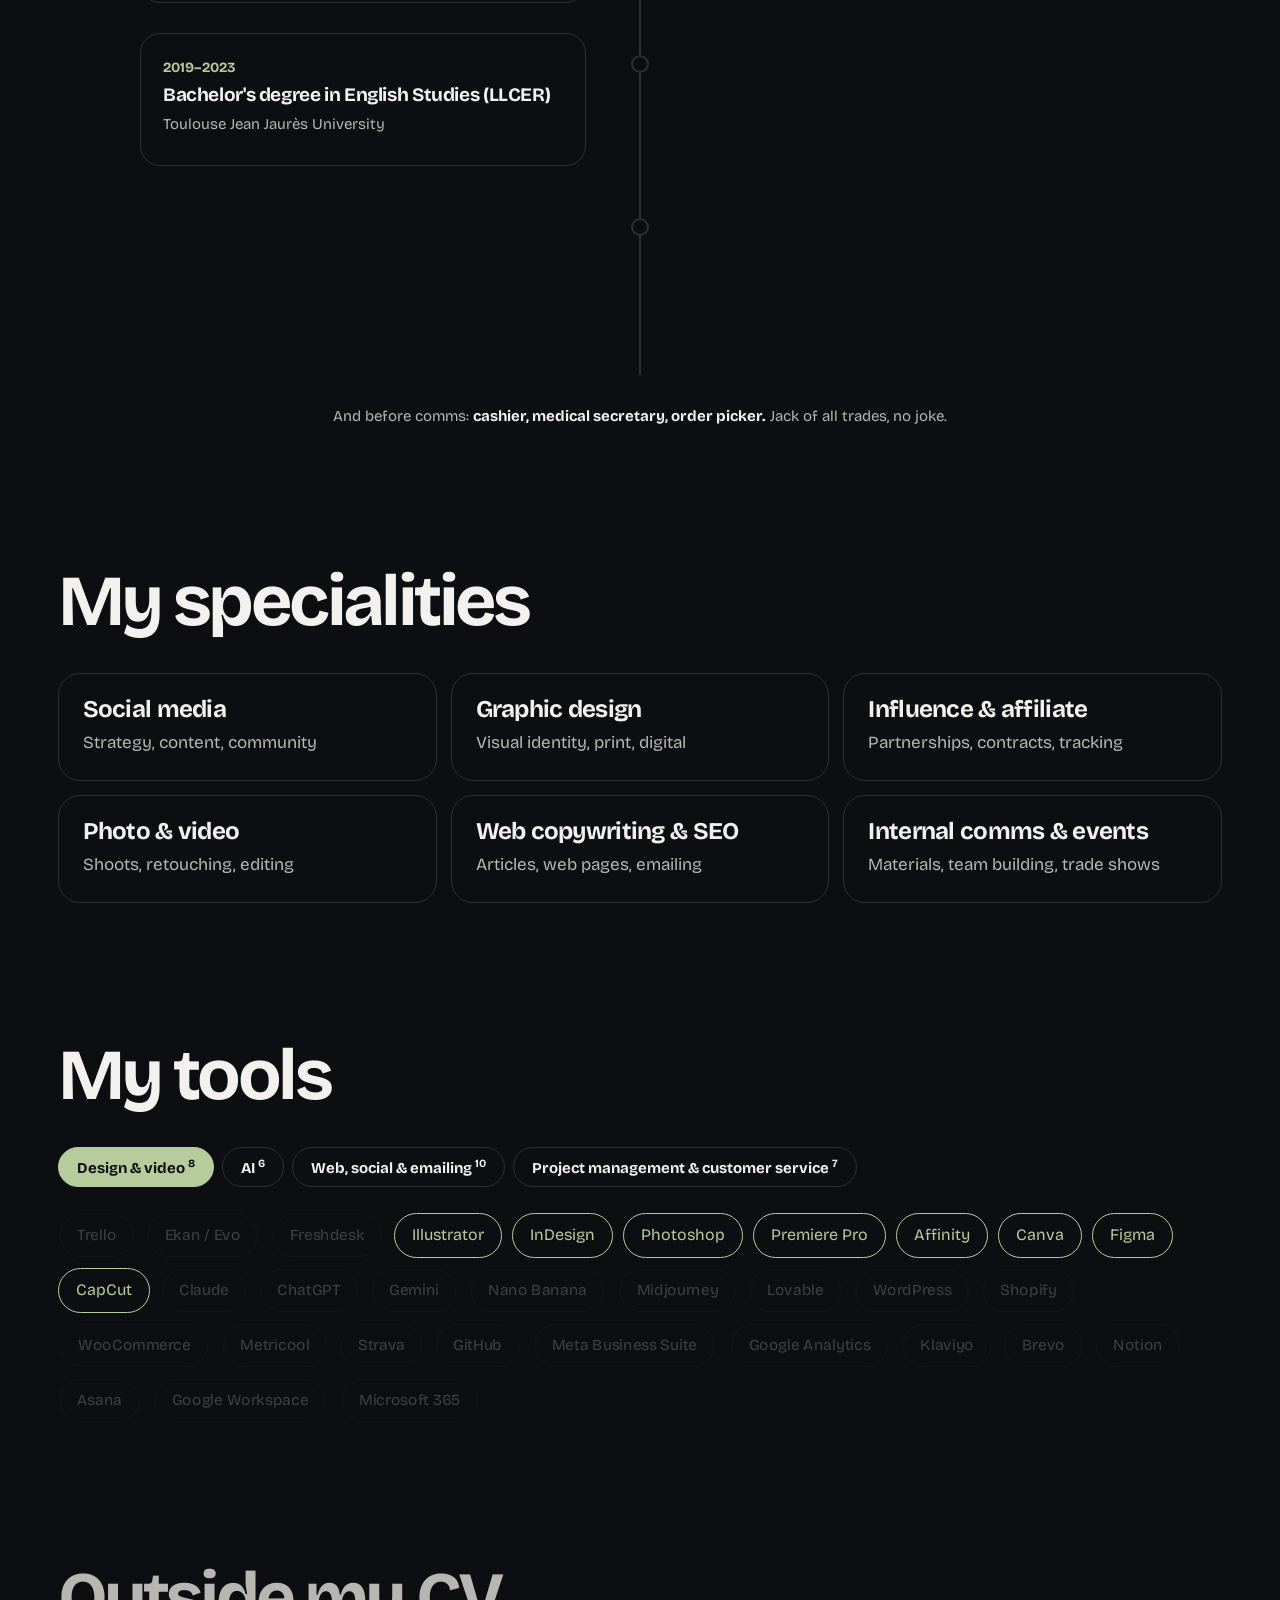
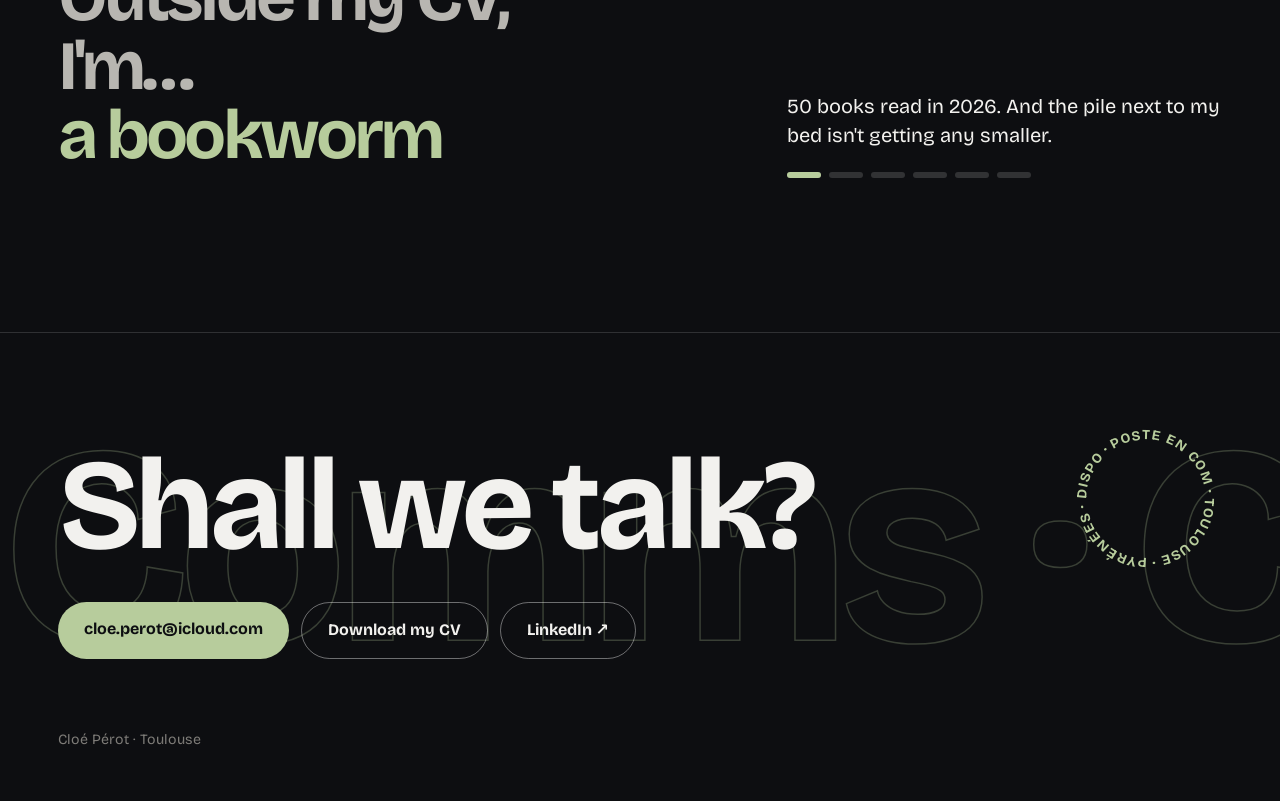
==== commit 8c9f2ad3: "À propos : titre de la page Co-Authored-By: Claude Opus 5.5 <noreply@anthropic.com> Claude-Session: " ====
--- a/a-propos.html
+++ b/a-propos.html
@@ -59,7 +59,7 @@
   <div class="ouv" style="min-height:62svh">
     <img src="assets/img/moi/lac-braies.webp" alt="" style="object-position:center 60%">
     <a class="retour" href="index.html">← Accueil</a>
-    <h1>Et moi, dans tout ça ?</h1>
+    <h1>À propos</h1>
   </div>
 
   <section class="bio">
